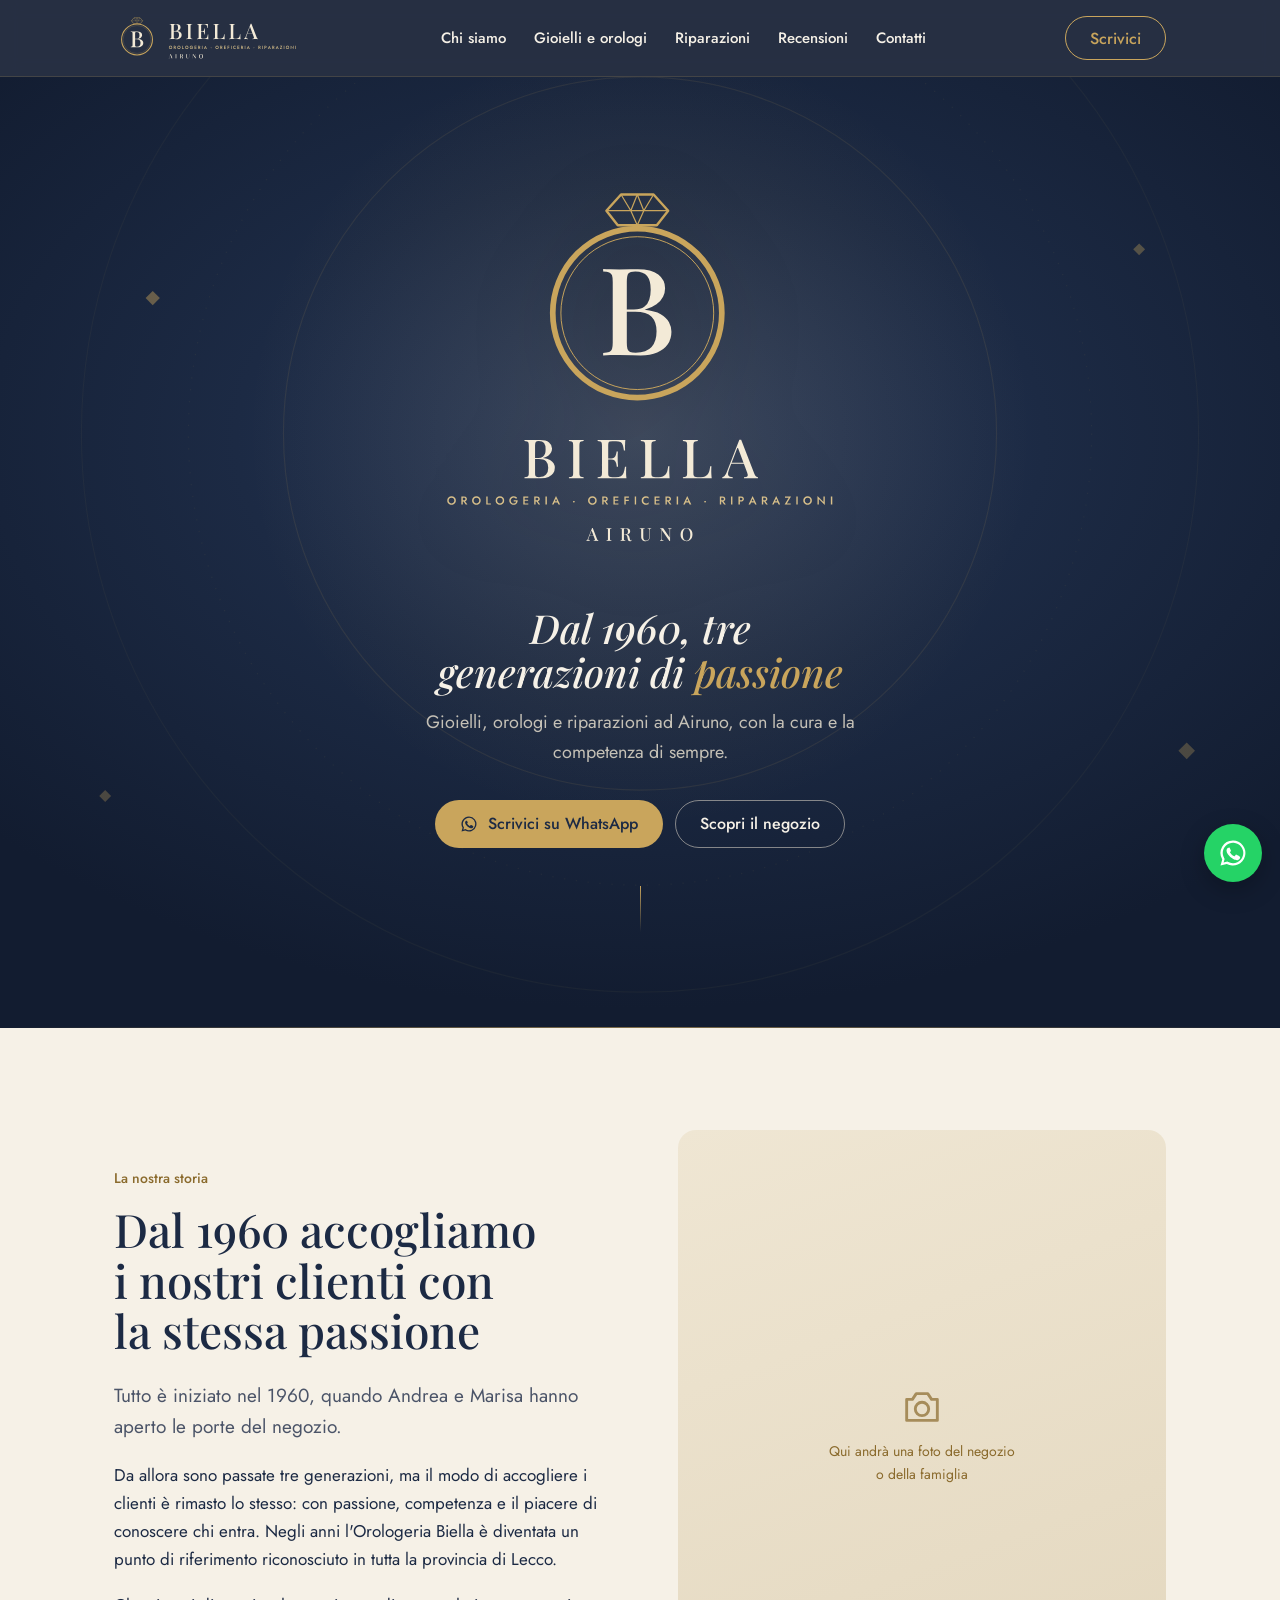
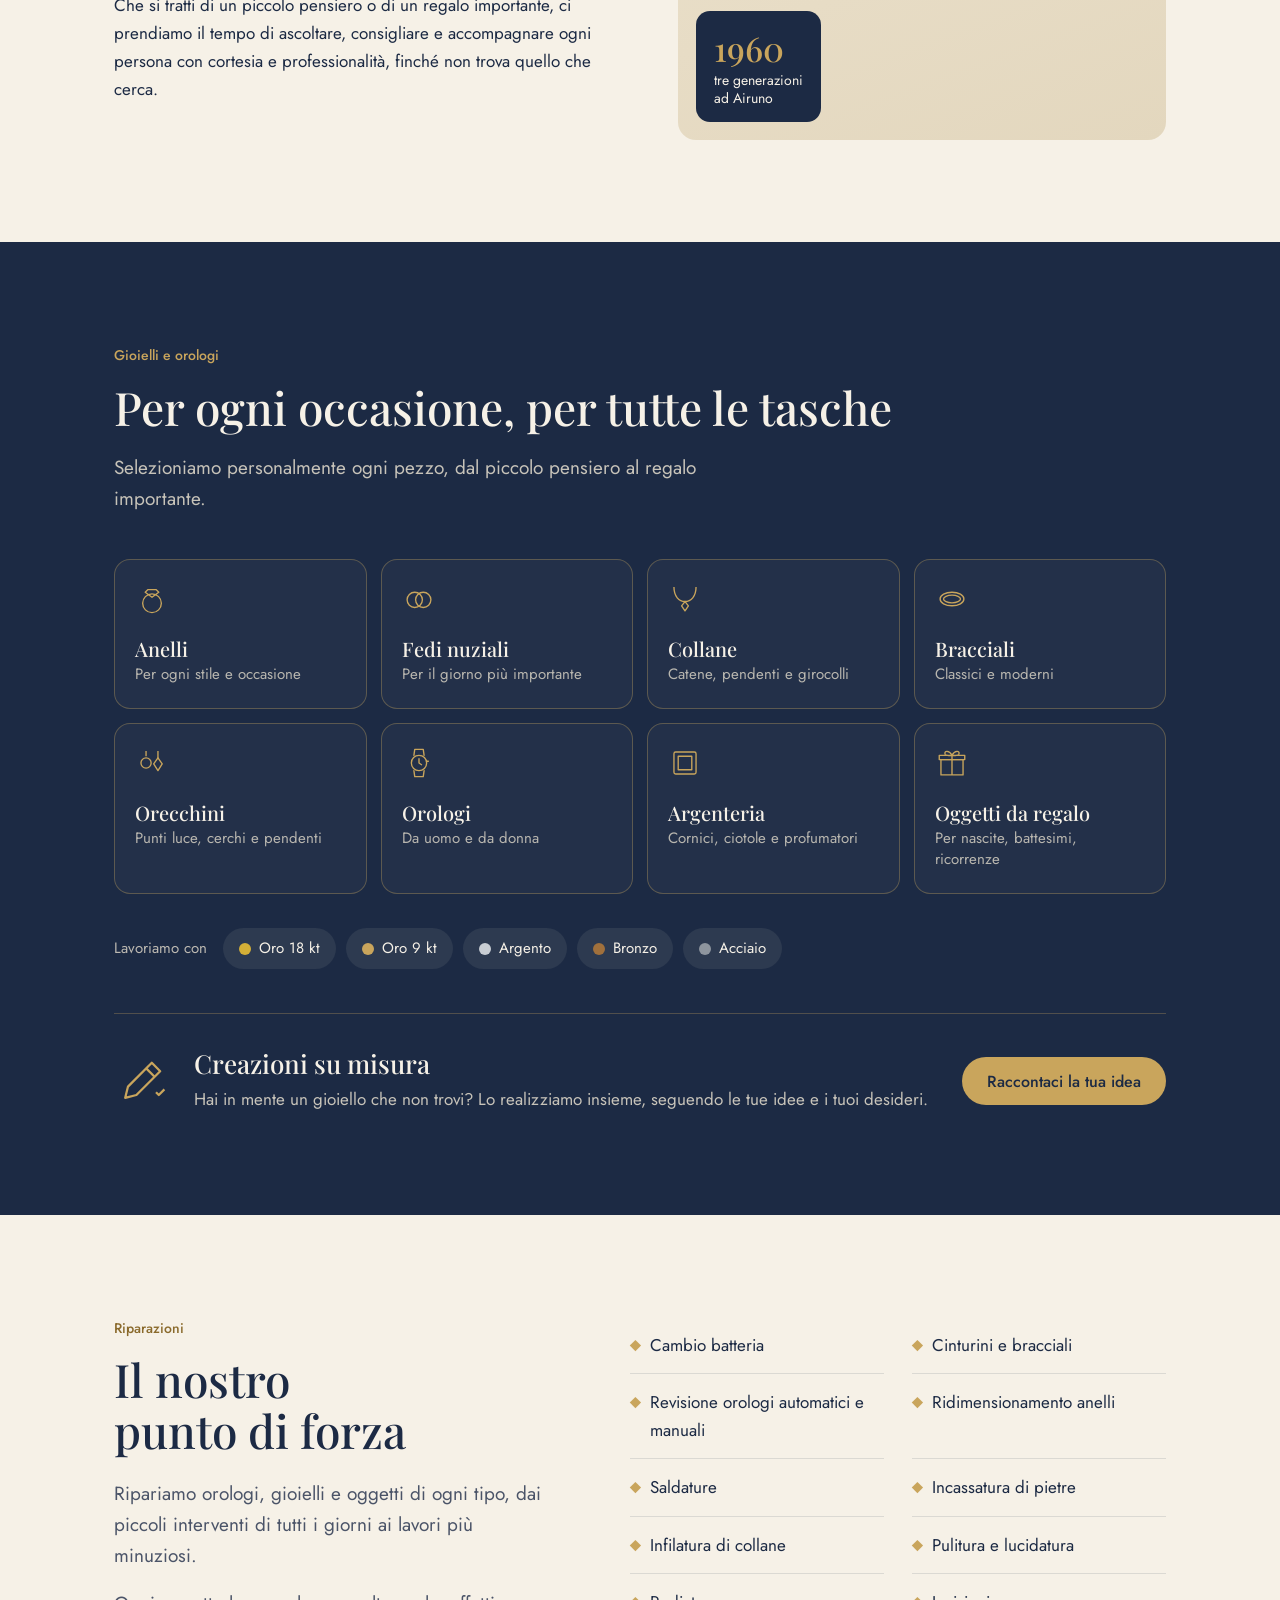
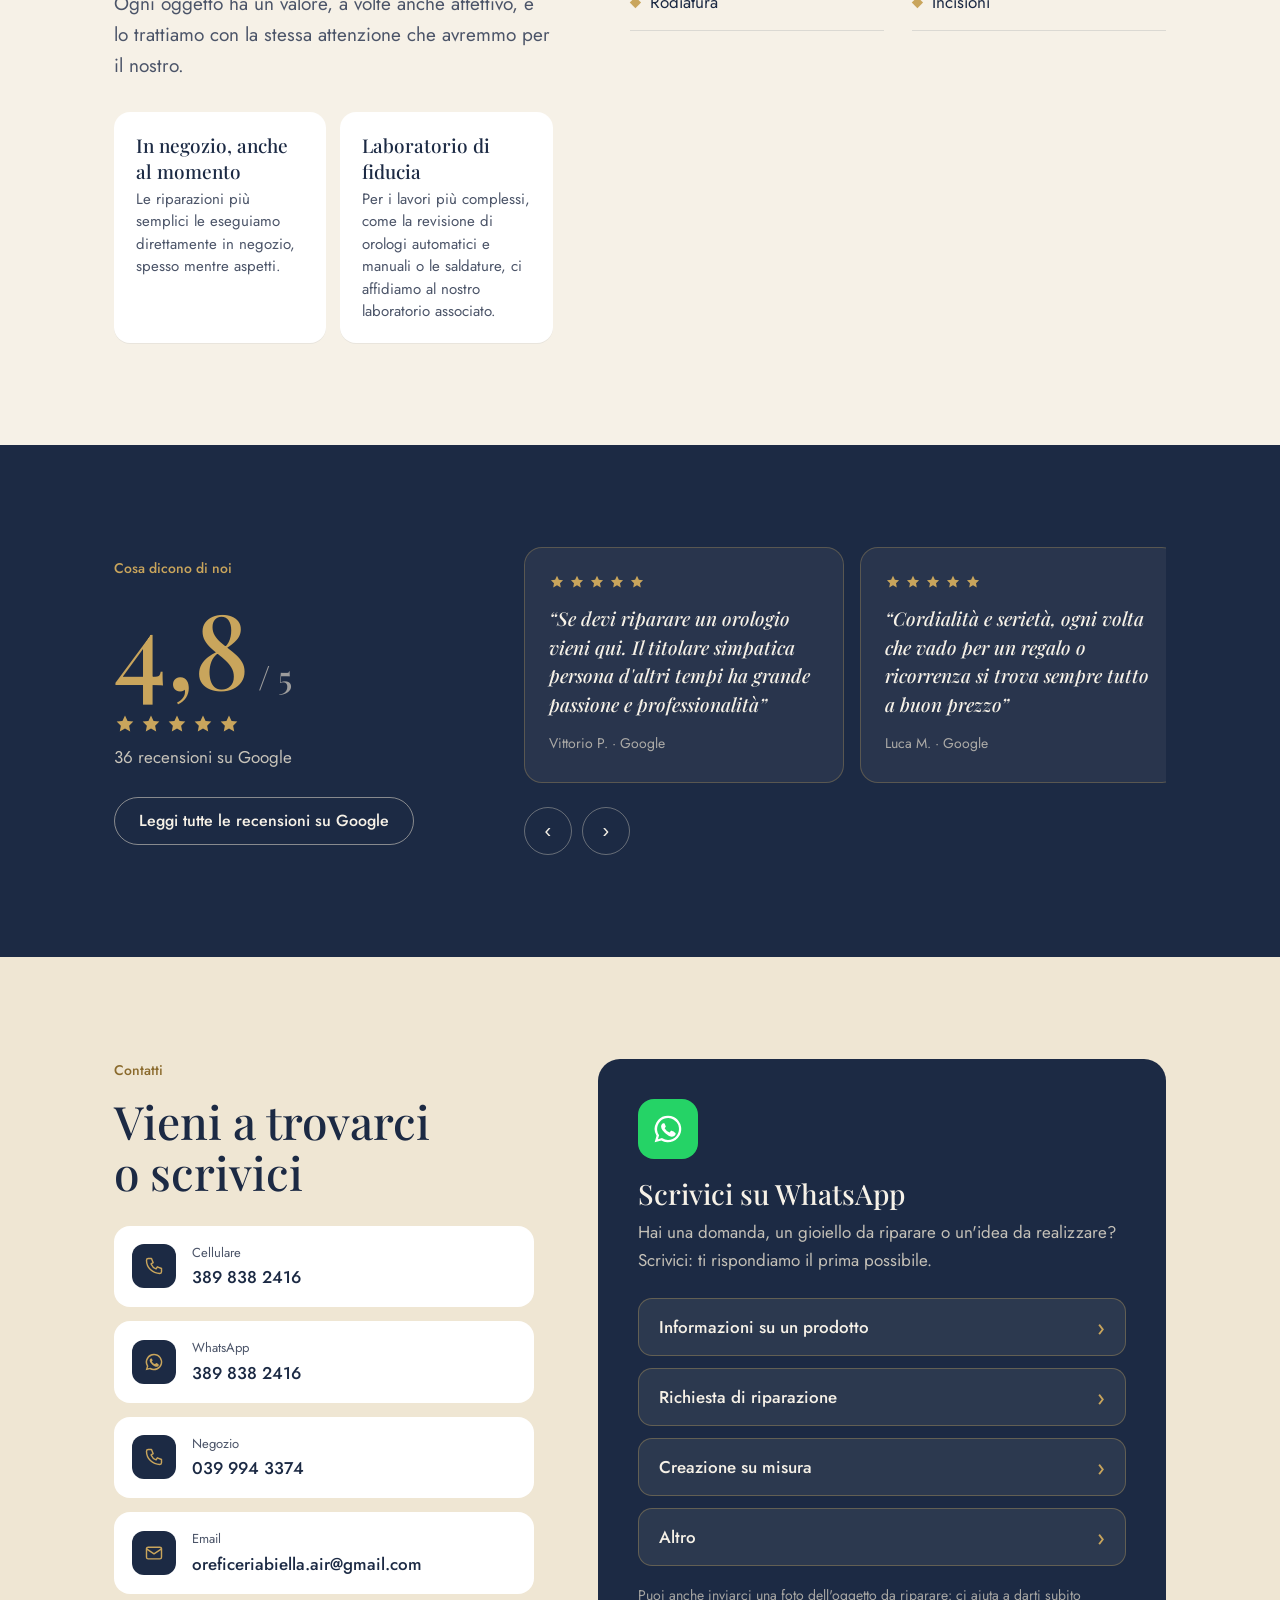
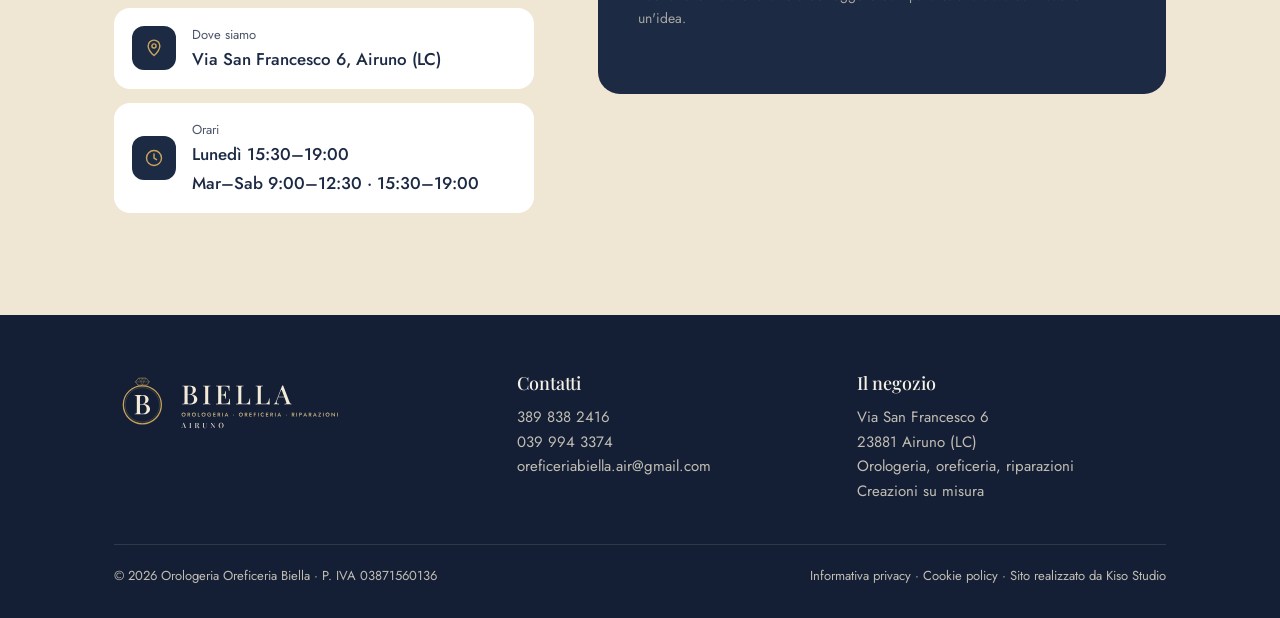
==== index.html @ bed2d61c "Ospita i font in locale invece di Google Fonts Jost e Playfair Display ora sono serviti da fonts/: i" ====
<!DOCTYPE html>
<html lang="it">
<head>
<meta charset="utf-8">
<meta name="viewport" content="width=device-width, initial-scale=1">
<title>Orologeria Oreficeria Biella</title>
<meta name="description" content="Orologeria, oreficeria e riparazioni ad Airuno (LC) dal 1960. Gioielli e orologi per ogni occasione, riparazioni e creazioni su richiesta.">
<link rel="icon" href="img/favicon.svg" type="image/svg+xml">
<link rel="icon" href="img/favicon-32.png" sizes="32x32" type="image/png">
<link rel="apple-touch-icon" href="img/apple-touch-icon.png">
<meta name="theme-color" content="#1C2A44">
<meta property="og:type" content="website">
<meta property="og:title" content="Orologeria Oreficeria Biella · Airuno">
<meta property="og:description" content="Dal 1960, tre generazioni di passione. Gioielli, orologi e riparazioni ad Airuno (LC).">
<meta property="og:image" content="img/og-image.png">
<meta property="og:locale" content="it_IT">
<link rel="preload" href="fonts/jost-latin.woff2" as="font" type="font/woff2" crossorigin>
<link rel="preload" href="fonts/playfair-latin.woff2" as="font" type="font/woff2" crossorigin>
<link rel="stylesheet" href="fonts/fonts.css">
<style>
/* VOICE: caldo, elegante, da bottega di famiglia; poche parole, molta aria.
   IDEA: la vetrina di un orafo: velluto blu notte, oro, un astuccio aperto.
   PICTURE: l'anello del logo grande, su velluto, con luce e pietre sparse.
   COLOUR and TYPE: blu notte #1C2A44 dominante, crema #F6F1E7, oro #C9A55C; Playfair Display + Jost.
   LAYOUT: fasce piene alternate blu/crema, contenuto max 1180px, una colonna sotto 760px. */
:root{--navy:#1C2A44;--navy2:#24365A;--cream:#F6F1E7;--cream2:#EFE6D3;--gold:#C9A55C;--goldD:#8A6A2C;--ink:#1C2A44;--soft:#4B5468}
*{box-sizing:border-box;min-width:0}
html{scroll-behavior:smooth;scroll-padding-top:84px}
@media (prefers-reduced-motion:reduce){html{scroll-behavior:auto}*{animation:none!important;transition:none!important}}
body{margin:0;background:var(--cream);color:var(--ink);font:17px/1.65 Jost,system-ui,sans-serif;overflow-x:clip}
h1,h2,h3{font-family:'Playfair Display',Georgia,serif;font-weight:500;line-height:1.1;text-wrap:balance;margin:0}
h2{font-size:clamp(32px,4.4vw,46px)}
h3{font-size:22px}
p{margin:0}
a{color:inherit}
.wrap{max-width:1180px;margin:0 auto;padding:0 max(5vw,18px)}
.band{padding:clamp(56px,8vw,104px) 0}
.lead{font-size:19px;color:var(--soft);max-width:60ch}
.kicker{font-size:14px;color:var(--goldD);font-weight:500;margin-bottom:14px}
.navyband .kicker{color:var(--gold)}
.btn{display:inline-flex;align-items:center;justify-content:center;gap:10px;min-height:48px;padding:0 24px;border-radius:999px;font:500 16px Jost,sans-serif;text-decoration:none;border:1.5px solid transparent;cursor:pointer;transition:background .2s,color .2s,border-color .2s}
.btn svg{width:18px;height:18px;flex:none}
.btn-gold{background:var(--gold);color:var(--navy)}
.btn-gold:hover{background:#D9B873}
.btn-line{border-color:rgba(243,234,215,.5);color:var(--cream)}
.btn-line:hover{border-color:var(--gold);color:var(--gold)}
.btn-navy{background:var(--navy);color:var(--cream)}
.btn-navy:hover{background:var(--navy2)}
.btn-head{border-color:var(--gold);color:var(--gold);min-height:44px}
.btn-head:hover{background:var(--gold);color:var(--navy)}
:focus-visible{outline:2px solid var(--gold);outline-offset:3px}

/* header */
header{position:sticky;top:0;z-index:20;background:rgba(20,31,53,.92);backdrop-filter:blur(10px);border-bottom:1px solid rgba(201,165,92,.18);color:var(--cream)}
.bar{display:flex;align-items:center;justify-content:space-between;gap:16px;min-height:76px}
.brand{display:block;line-height:0}
.brand svg{height:52px;width:auto}
nav ul{display:flex;gap:28px;list-style:none;margin:0;padding:0}
nav a{text-decoration:none;font-weight:500;font-size:15px;padding:12px 0;display:inline-block}
nav a:hover{color:var(--gold)}
.menu-btn{display:none;width:48px;height:48px;border:1px solid rgba(243,234,215,.3);border-radius:12px;background:none;color:var(--cream);cursor:pointer}
.menu-btn svg{width:22px;height:22px}
@media (max-width:900px){
  .menu-btn{display:inline-grid;place-items:center}
  nav{position:absolute;left:0;right:0;top:100%;background:#141F35;border-bottom:1px solid rgba(201,165,92,.25);display:none}
  nav.open{display:block}
  nav ul{flex-direction:column;gap:0;padding:8px max(5vw,18px) 16px}
  nav a{display:block;padding:14px 0;font-size:17px;border-bottom:1px solid rgba(243,234,215,.08)}
  .bar .btn-head{display:none}
  .brand svg{height:44px}
}

/* hero */
.hero{position:relative;overflow:hidden;color:var(--cream);text-align:center;background:radial-gradient(70% 60% at 50% 38%,#263A60 0%,#1C2A44 45%,#121C30 100%)}
.hero::after{content:"";position:absolute;left:0;right:0;bottom:0;height:1px;background:linear-gradient(90deg,transparent,rgba(201,165,92,.6),transparent)}
.deco{position:absolute;inset:0;width:100%;height:100%;pointer-events:none}
.hero-c{position:relative;display:flex;flex-direction:column;align-items:center;padding-block:clamp(48px,7vw,88px) clamp(56px,8vw,96px)}
.logo-big{width:min(560px,86vw);line-height:0;filter:drop-shadow(0 18px 40px rgba(0,0,0,.35))}
.logo-big svg{width:100%;height:auto}
.rule{display:flex;align-items:center;gap:14px;margin:clamp(22px,3vw,34px) 0 22px;color:var(--gold)}
.rule span{width:min(90px,18vw);height:1px;background:linear-gradient(90deg,transparent,var(--gold))}
.rule span:last-child{background:linear-gradient(90deg,var(--gold),transparent)}
.rule svg{width:10px;height:10px}
.hero h1{margin-top:clamp(28px,4vw,44px);font-size:clamp(28px,3.6vw,40px);font-style:italic;font-weight:500;color:var(--cream);max-width:24ch}
.hero h1 em{color:var(--gold)}
.hero p{font-size:18px;color:rgba(243,234,215,.78);max-width:46ch;margin-top:14px}
.hero .cta{display:flex;flex-wrap:wrap;justify-content:center;gap:12px;margin-top:32px}
.rise{animation:rise 1.1s cubic-bezier(.2,.7,.2,1) both}
.rise.d2{animation-delay:.25s}.rise.d3{animation-delay:.45s}
@keyframes rise{from{opacity:0;transform:translateY(14px)}}
.cue{display:block;margin:38px auto 0;width:1px;height:46px;background:linear-gradient(var(--gold),transparent)}
@media (max-width:600px){.hero p{font-size:17px}.hero .cta{width:100%}.hero .cta .btn{width:100%}.cue{display:none}}

/* storia */
.story{display:grid;grid-template-columns:minmax(0,1fr) minmax(0,1fr);gap:clamp(32px,6vw,80px);align-items:center}
.story .text p+p{margin-top:18px}
.story h2{margin-bottom:24px}
.photo{position:relative;border-radius:18px;overflow:hidden;background:linear-gradient(160deg,var(--cream2),#E3D7BE);aspect-ratio:4/5;display:grid;place-items:center;text-align:center;color:var(--goldD);font-size:14px;padding:24px}
.photo svg{width:46px;height:46px;display:block;margin:0 auto 10px;opacity:.7}
.photo.wide{aspect-ratio:16/10}
.stamp{position:absolute;left:18px;bottom:18px;background:var(--navy);color:var(--cream);border-radius:14px;padding:14px 18px;text-align:left;line-height:1.3}
.stamp b{display:block;font:500 34px 'Playfair Display',serif;color:var(--gold)}
@media (max-width:760px){.story{grid-template-columns:1fr}.photo{aspect-ratio:4/3}}

/* gioielli */
.navyband{background:var(--navy);color:var(--cream)}
.navyband .lead{color:rgba(243,234,215,.8)}
.head{display:flex;flex-wrap:wrap;justify-content:space-between;align-items:end;gap:20px 40px;margin-bottom:44px}
.cats{display:grid;grid-template-columns:repeat(4,minmax(0,1fr));gap:14px}
.cat{border:1px solid rgba(201,165,92,.35);border-radius:16px;padding:22px 20px;background:rgba(255,255,255,.03);transition:border-color .2s,background .2s}
.cat:hover{border-color:var(--gold);background:rgba(201,165,92,.07)}
.cat svg{width:34px;height:34px;color:var(--gold);margin-bottom:14px}
.cat h3{font-size:20px;margin-bottom:4px}
.cat p{font-size:15px;color:rgba(243,234,215,.72);line-height:1.45}
@media (max-width:900px){.cats{grid-template-columns:repeat(2,minmax(0,1fr))}}
@media (max-width:420px){.cats{grid-template-columns:1fr}}
.metals{display:flex;flex-wrap:wrap;gap:10px;margin-top:34px;align-items:center}
.metals>span:first-child{font-size:15px;color:rgba(243,234,215,.75);margin-right:6px}
.chip{display:inline-flex;align-items:center;gap:8px;border-radius:999px;padding:8px 16px;font-size:15px;background:rgba(243,234,215,.08)}
.chip i{width:12px;height:12px;border-radius:50%;display:inline-block}
.custom{margin-top:44px;display:grid;grid-template-columns:auto minmax(0,1fr) auto;gap:24px;align-items:center;border-top:1px solid rgba(201,165,92,.3);padding-top:36px}
.custom svg{width:56px;height:56px;color:var(--gold)}
.custom h3{font-size:26px;margin-bottom:6px}
.custom p{color:rgba(243,234,215,.8)}
@media (max-width:760px){.custom{grid-template-columns:1fr}}

/* riparazioni */
.rep{display:grid;grid-template-columns:minmax(0,.9fr) minmax(0,1.1fr);gap:clamp(32px,6vw,80px);align-items:start}
.rep h2{margin-bottom:22px}
.rep .lead+.lead{margin-top:16px}
.svc{list-style:none;margin:0;padding:0;display:grid;grid-template-columns:repeat(2,minmax(0,1fr));gap:0 28px}
.svc li{display:flex;gap:12px;align-items:baseline;padding:14px 0;border-bottom:1px solid rgba(28,42,68,.12);font-size:17px}
.svc li::before{content:"";width:8px;height:8px;flex:none;background:var(--gold);transform:rotate(45deg) translateY(-2px)}
.howto{display:grid;grid-template-columns:repeat(2,minmax(0,1fr));gap:14px;margin-top:30px}
.how{background:#fff;border-radius:16px;padding:20px 22px;box-shadow:0 1px 0 rgba(28,42,68,.06)}
.how b{display:block;font:500 19px 'Playfair Display',serif;margin-bottom:4px}
.how p{font-size:15px;color:var(--soft);line-height:1.5}
@media (max-width:760px){.rep,.howto{grid-template-columns:1fr}}
@media (max-width:480px){.svc{grid-template-columns:1fr}}

.rev{display:grid;grid-template-columns:minmax(0,.7fr) minmax(0,1.3fr);gap:clamp(28px,5vw,64px);align-items:center}
.score{font:500 clamp(72px,9vw,104px)/1 'Playfair Display',serif;color:var(--gold)}
.score small{font-size:.32em;color:rgba(243,234,215,.6)}
.stars{display:flex;gap:4px;color:var(--gold);margin:14px 0 8px}
.stars svg{width:22px;height:22px}
.rev .count{color:rgba(243,234,215,.8);margin-bottom:26px}
.track{display:flex;gap:16px;overflow-x:auto;scroll-snap-type:x mandatory;padding-bottom:6px;scrollbar-width:none}
.track::-webkit-scrollbar{display:none}
.card{margin:0;flex:0 0 min(320px,82%);scroll-snap-align:start;background:rgba(243,234,215,.06);border:1px solid rgba(201,165,92,.3);border-radius:18px;padding:26px 24px;display:flex;flex-direction:column;gap:14px}
.card .stars{margin:0}.card .stars svg{width:16px;height:16px}
.card blockquote{margin:0;font:italic 500 19px/1.5 'Playfair Display',serif;color:var(--cream);flex:1}
.card cite{font-style:normal;font-size:14px;color:rgba(243,234,215,.65)}
.arrows{display:flex;gap:10px;margin-top:18px}
.arrows button{width:48px;height:48px;border-radius:50%;border:1px solid rgba(243,234,215,.35);background:none;color:var(--cream);font-size:20px;cursor:pointer}
.arrows button:hover{border-color:var(--gold);color:var(--gold)}
@media (max-width:760px){.rev{grid-template-columns:1fr}}

/* contatti */
.contact{display:grid;grid-template-columns:minmax(0,.85fr) minmax(0,1.15fr);gap:clamp(28px,5vw,64px);align-items:start}
.info{display:grid;gap:14px;margin-top:28px}
.row{display:flex;gap:16px;align-items:center;background:#fff;border-radius:16px;padding:16px 18px;text-decoration:none;min-height:64px}
a.row:hover{box-shadow:0 0 0 1.5px var(--gold)}
.row .ic{width:44px;height:44px;border-radius:12px;background:var(--navy);color:var(--gold);display:grid;place-items:center;flex:none}
.row .ic svg{width:20px;height:20px}
.row small{display:block;font-size:13px;color:var(--soft)}
.row strong{font-weight:500}
.row.email strong{white-space:normal}
.wacard{background:var(--navy);color:var(--cream);border-radius:22px;padding:clamp(22px,4vw,40px)}
.wacard .ic{width:60px;height:60px;border-radius:16px;background:#25D366;color:#fff;display:grid;place-items:center;margin-bottom:20px}
.wacard .ic svg{width:32px;height:32px}
.wacard h3{font-size:28px;margin-bottom:8px}
.wacard>p{color:rgba(243,234,215,.78);margin-bottom:24px}
.quick{display:grid;gap:12px}
.quick a{display:flex;align-items:center;justify-content:space-between;gap:12px;min-height:58px;padding:12px 20px;border-radius:14px;background:rgba(243,234,215,.08);border:1px solid rgba(201,165,92,.35);text-decoration:none;font-weight:500}
.quick a:hover{border-color:var(--gold);background:rgba(201,165,92,.12)}
.quick a span{color:var(--gold);font-size:22px;line-height:1}
.wacard .note{font-size:14px;color:rgba(243,234,215,.65);margin-top:18px}
@media (max-width:760px){.contact{grid-template-columns:1fr}}

/* footer */
footer{background:#141F35;color:rgba(243,234,215,.78);padding:56px 0 32px;font-size:15px}
.foot{display:grid;grid-template-columns:minmax(0,1.2fr) repeat(2,minmax(0,1fr));gap:32px}
.foot svg{height:64px;width:auto}
.foot h4{font:500 18px 'Playfair Display',serif;color:var(--cream);margin:0 0 10px}
.foot a{text-decoration:none}.foot a:hover{color:var(--gold)}
.legal a{text-decoration:none}.legal a:hover{color:var(--gold)}
.legal{border-top:1px solid rgba(243,234,215,.12);margin-top:40px;padding-top:20px;display:flex;flex-wrap:wrap;justify-content:space-between;gap:10px;font-size:13px}
@media (max-width:760px){.foot{grid-template-columns:1fr}}

.wa{position:fixed;right:18px;bottom:18px;z-index:30;width:58px;height:58px;border-radius:50%;background:#25D366;color:#fff;display:grid;place-items:center;box-shadow:0 8px 24px rgba(0,0,0,.25)}
.wa svg{width:30px;height:30px}
</style>
</head>
<body>

<svg width="0" height="0" style="position:absolute" aria-hidden="true">
  <symbol id="i-phone" viewBox="0 0 24 24" fill="none" stroke="currentColor" stroke-width="1.7" stroke-linecap="round" stroke-linejoin="round"><path d="M5 3h4l2 5-2.5 1.5a11 11 0 0 0 6 6L16 13l5 2v4a2 2 0 0 1-2 2A16 16 0 0 1 3 5a2 2 0 0 1 2-2"/></symbol>
  <symbol id="i-wa" viewBox="0 0 24 24" fill="currentColor"><path d="M12 2a10 10 0 0 0-8.6 15.1L2 22l5-1.3A10 10 0 1 0 12 2Zm0 18.2a8.2 8.2 0 0 1-4.2-1.2l-.3-.2-3 .8.8-2.9-.2-.3A8.2 8.2 0 1 1 12 20.2Zm4.5-6.1c-.2-.1-1.5-.7-1.7-.8s-.4-.1-.6.1-.6.8-.8 1-.3.2-.5.1a6.7 6.7 0 0 1-3.3-2.9c-.2-.4.2-.4.7-1.3.1-.2 0-.3 0-.4l-.8-1.8c-.2-.5-.4-.4-.6-.4h-.5a1 1 0 0 0-.7.3 3 3 0 0 0-.9 2.2 5.2 5.2 0 0 0 1.1 2.8 11.9 11.9 0 0 0 4.6 4c1.7.7 2.3.8 3.2.7a2.7 2.7 0 0 0 1.8-1.3 2.2 2.2 0 0 0 .2-1.3c-.1-.1-.2-.2-.5-.3Z"/></symbol>
  <symbol id="i-mail" viewBox="0 0 24 24" fill="none" stroke="currentColor" stroke-width="1.7" stroke-linecap="round" stroke-linejoin="round"><rect x="3" y="5" width="18" height="14" rx="2"/><path d="m3 7 9 6 9-6"/></symbol>
  <symbol id="i-pin" viewBox="0 0 24 24" fill="none" stroke="currentColor" stroke-width="1.7" stroke-linecap="round" stroke-linejoin="round"><path d="M12 21s7-6.1 7-11.5a7 7 0 0 0-14 0C5 14.9 12 21 12 21Z"/><circle cx="12" cy="9.5" r="2.5"/></symbol>
  <symbol id="i-clock" viewBox="0 0 24 24" fill="none" stroke="currentColor" stroke-width="1.7" stroke-linecap="round"><circle cx="12" cy="12" r="9"/><path d="M12 7v5l3 2"/></symbol>
  <symbol id="i-star" viewBox="0 0 24 24" fill="currentColor"><path d="M12 2.8l2.8 5.8 6.3.8-4.6 4.4 1.2 6.3L12 17l-5.7 3.1 1.2-6.3L2.9 9.4l6.3-.8Z"/></symbol>
  <symbol id="i-cam" viewBox="0 0 24 24" fill="none" stroke="currentColor" stroke-width="1.5" stroke-linecap="round" stroke-linejoin="round"><path d="M4 8h3l2-3h6l2 3h3v11H4Z"/><circle cx="12" cy="13" r="3.5"/></symbol>
  <symbol id="c-ring" viewBox="0 0 40 40" fill="none" stroke="currentColor" stroke-width="1.6" stroke-linejoin="round"><circle cx="20" cy="25" r="11"/><path d="M15 9h10l3 3-8 6-8-6Z"/></symbol>
  <symbol id="c-fedi" viewBox="0 0 40 40" fill="none" stroke="currentColor" stroke-width="1.6"><circle cx="15" cy="21" r="9"/><circle cx="25" cy="21" r="9"/></symbol>
  <symbol id="c-neck" viewBox="0 0 40 40" fill="none" stroke="currentColor" stroke-width="1.6" stroke-linejoin="round"><path d="M7 6c0 11 6 17 13 17S33 17 33 6"/><path d="M20 23l4 5-4 6-4-6Z"/></symbol>
  <symbol id="c-brace" viewBox="0 0 40 40" fill="none" stroke="currentColor" stroke-width="1.6"><ellipse cx="20" cy="20" rx="14" ry="8"/><ellipse cx="20" cy="20" rx="10" ry="4.5"/></symbol>
  <symbol id="c-ear" viewBox="0 0 40 40" fill="none" stroke="currentColor" stroke-width="1.6" stroke-linejoin="round"><path d="M13 6v6"/><circle cx="13" cy="20" r="6"/><path d="M27 6v8"/><path d="M27 14l5 7-5 8-5-8Z"/></symbol>
  <symbol id="c-watch" viewBox="0 0 40 40" fill="none" stroke="currentColor" stroke-width="1.6" stroke-linecap="round" stroke-linejoin="round"><path d="M15 4h10l1 7M15 4l-1 7M15 36h10l1-7M15 36l-1-7"/><circle cx="20" cy="20" r="9"/><path d="M20 15v5l3 2"/><path d="M29 18h2"/></symbol>
  <symbol id="c-silver" viewBox="0 0 40 40" fill="none" stroke="currentColor" stroke-width="1.6" stroke-linejoin="round"><rect x="7" y="7" width="26" height="26" rx="2"/><rect x="12" y="12" width="16" height="16"/></symbol>
  <symbol id="c-gift" viewBox="0 0 40 40" fill="none" stroke="currentColor" stroke-width="1.6" stroke-linejoin="round"><rect x="7" y="16" width="26" height="18"/><path d="M5 11h30v5H5ZM20 11v23"/><path d="M20 11c-3-6-10-6-8-1 1 2 8 1 8 1Zm0 0c3-6 10-6 8-1-1 2-8 1-8 1Z"/></symbol>
  <symbol id="c-pencil" viewBox="0 0 40 40" fill="none" stroke="currentColor" stroke-width="1.6" stroke-linejoin="round"><path d="M8 32l2-8 17-17 6 6-17 17Z"/><path d="M23 11l6 6"/><path d="M30 28l2 2 4-4"/></symbol>
</svg>

<header>
  <div class="wrap bar">
    <a class="brand" href="#top" aria-label="Orologeria Oreficeria Biella, torna all'inizio"><svg role="img" aria-label="Orologeria Oreficeria Biella" viewBox="0 0 504 140">
<g transform="translate(10 10) scale(0.4)">
<circle cx="130" cy="160" r="104" fill="none" stroke="#C9A55C" stroke-width="7"/>
<circle cx="130" cy="160" r="94" fill="none" stroke="#C9A55C" stroke-width="1.2"/>
<path d="M106 52 L154 52 L168 34 L150 14 L110 14 L92 34 Z" fill="none" stroke="#C9A55C" stroke-width="3" stroke-linejoin="round"/>
<path d="M92 34 L168 34 M110 14 L122 34 L130 52 M150 14 L138 34 L130 52 M122 34 L130 14 L138 34" fill="none" stroke="#C9A55C" stroke-width="1.5" stroke-linejoin="round"/>
<path d="M88 105.8Q91.4 106 96.9 106.1Q102.4 106.2 107.8 106.2Q114.9 106.2 121.4 106.1Q128 106 130.7 106Q147.4 106 155.8 112.6Q164.2 119.2 164.2 129.5Q164.2 134.8 161.7 139.9Q159.2 145 153.6 149.2Q148.1 153.4 139 155.7V156Q151.6 157.3 158.8 161.4Q166 165.6 169 171.2Q172 176.8 172 182.9Q172 191.8 167.5 198.3Q163 204.8 154.5 208.4Q146 212.0 134.2 212.0Q130.8 212.0 124.1 211.8Q117.5 211.6 108.1 211.6Q102.4 211.6 96.9 211.6Q91.4 211.7 88 212.0V209.0Q93 208.7 95.5 207.8Q98.1 206.9 98.9 204.2Q99.8 201.5 99.8 196.1V121.7Q99.8 116.2 98.9 113.5Q98.1 110.9 95.5 109.9Q92.9 109 88 108.8ZM127.6 108.8Q121 108.8 119 111.3Q117.1 113.9 117.1 121.7V196.1Q117.1 201.3 117.9 204.1Q118.8 206.8 121.1 207.7Q123.5 208.6 128 208.6Q141.4 208.6 147.6 201.7Q153.7 194.9 153.7 182.3Q153.7 170.8 147.6 164.4Q141.5 158.2 127.6 158.2H113Q113 158.2 113 156.9Q113 155.6 113 155.6H125.9Q134.2 155.6 138.6 152.2Q143.1 148.8 144.8 143.2Q146.5 137.6 146.5 131.2Q146.5 120 142.1 114.4Q137.7 108.8 127.6 108.8Z" fill="#F3EAD7"/>
</g>
<path d="M149.7 32Q151 32.1 153.1 32.1Q155.3 32.2 157.4 32.2Q160.1 32.2 162.6 32.1Q165.2 32.1 166.2 32.1Q172.7 32.1 175.9 34.6Q179.2 37.2 179.2 41.2Q179.2 43.2 178.2 45.2Q177.2 47.2 175.1 48.8Q172.9 50.4 169.4 51.3V51.4Q174.3 51.9 177.1 53.5Q179.9 55.1 181 57.3Q182.2 59.4 182.2 61.8Q182.2 65.2 180.4 67.8Q178.7 70.3 175.4 71.7Q172.1 73.1 167.6 73.1Q166.3 73.1 163.7 73Q161.1 72.9 157.5 72.9Q155.3 72.9 153.1 72.9Q151 72.9 149.7 73.1V71.9Q151.6 71.8 152.6 71.4Q153.6 71.1 153.9 70Q154.3 69 154.3 66.9V38.1Q154.3 36 153.9 35Q153.6 34 152.6 33.6Q151.6 33.2 149.7 33.2ZM165 33.2Q162.5 33.2 161.7 34.1Q161 35.1 161 38.1V66.9Q161 68.9 161.3 70Q161.6 71 162.5 71.4Q163.4 71.7 165.2 71.7Q170.4 71.7 172.7 69.1Q175.1 66.5 175.1 61.6Q175.1 57.1 172.8 54.7Q170.4 52.2 165 52.2H159.4Q159.4 52.2 159.4 51.7Q159.4 51.3 159.4 51.3H164.4Q167.6 51.3 169.3 50Q171 48.6 171.7 46.5Q172.3 44.3 172.3 41.8Q172.3 37.5 170.6 35.3Q168.9 33.2 165 33.2ZM210.7 32V33.2Q208.8 33.2 207.8 33.6Q206.8 34 206.5 35Q206.1 36 206.1 38.1V66.9Q206.1 69 206.5 70Q206.8 71.1 207.8 71.4Q208.8 71.8 210.7 71.9V73.1Q209.3 72.9 207.2 72.9Q205.1 72.9 202.9 72.9Q200.4 72.9 198.3 72.9Q196.2 72.9 194.9 73.1V71.9Q196.8 71.8 197.8 71.4Q198.8 71.1 199.1 70Q199.5 69 199.5 66.9V38.1Q199.5 36 199.1 35Q198.8 34 197.8 33.6Q196.8 33.2 194.9 33.2V32Q196.2 32.1 198.3 32.1Q200.4 32.2 202.9 32.2Q205.1 32.2 207.2 32.1Q209.3 32.1 210.7 32ZM253 32Q252.8 34.2 252.7 36.3Q252.6 38.3 252.6 39.4Q252.6 40.5 252.7 41.5Q252.7 42.5 252.8 43.1H251.4Q251 39.4 250.2 37.3Q249.3 35.1 247.7 34.2Q246 33.3 243.1 33.3H239.1Q237.2 33.3 236.2 33.6Q235.3 33.9 234.9 34.9Q234.6 35.9 234.6 37.9V67.1Q234.6 69.1 234.9 70.1Q235.3 71.1 236.2 71.4Q237.2 71.7 239.1 71.7H242.9Q246.2 71.7 248.1 70.7Q250 69.7 251.1 67.3Q252.1 64.9 252.6 60.8H253.9Q253.8 62.4 253.8 65.2Q253.8 66.3 253.8 68.5Q253.9 70.7 254.2 73.1Q251.2 72.9 247.5 72.9Q243.8 72.9 240.9 72.9Q239.5 72.9 237.5 72.9Q235.4 72.9 233 72.9Q230.5 72.9 228.1 73Q225.6 73 223.4 73.1V71.9Q225.3 71.8 226.3 71.4Q227.3 71.1 227.6 70Q227.9 69 227.9 66.9V38.1Q227.9 36 227.6 35Q227.3 34 226.3 33.6Q225.3 33.2 223.4 33.2V32Q225.6 32.1 228.1 32.1Q230.5 32.1 233 32.1Q235.4 32.2 237.5 32.2Q239.5 32.2 240.9 32.2Q243.5 32.2 246.9 32.1Q250.3 32.1 253 32ZM243.3 51.8Q243.3 51.8 243.3 52.4Q243.3 53 243.3 53H232.9Q232.9 53 232.9 52.4Q232.9 51.8 232.9 51.8ZM245 44.2Q244.8 47.5 244.8 49.2Q244.8 51 244.8 52.4Q244.8 53.9 244.9 55.6Q245 57.3 245.2 60.7H243.9Q243.6 58.7 243.1 57Q242.7 55.2 241.5 54.1Q240.3 53 237.8 53V51.8Q239.6 51.8 240.7 51.1Q241.8 50.3 242.4 49.1Q243 47.9 243.2 46.6Q243.5 45.3 243.7 44.2ZM283.2 32V33.2Q281.2 33.2 280.2 33.6Q279.2 34 278.9 35Q278.5 36 278.5 38.1V67.1Q278.5 69.1 278.8 70.1Q279.2 71.1 280.1 71.4Q281 71.7 282.9 71.7H286.6Q289.1 71.7 290.8 71Q292.6 70.3 293.7 68.9Q294.8 67.5 295.5 65.3Q296.2 63.2 296.5 60.2H297.8Q297.7 62 297.7 65.1Q297.7 66.2 297.7 68.5Q297.8 70.7 298.1 73.1Q295.1 72.9 291.4 72.9Q287.7 72.9 284.8 72.9Q283.5 72.9 281.4 72.9Q279.3 72.9 276.9 72.9Q274.4 72.9 272 73Q269.5 73 267.3 73.1V71.9Q269.2 71.8 270.2 71.4Q271.2 71.1 271.5 70Q271.9 69 271.9 66.9V38.1Q271.9 36 271.5 35Q271.2 34 270.2 33.6Q269.2 33.2 267.3 33.2V32Q268.6 32.1 270.7 32.1Q272.8 32.2 275.3 32.2Q277.5 32.2 279.6 32.1Q281.8 32.1 283.2 32ZM325.9 32V33.2Q323.9 33.2 322.9 33.6Q321.9 34 321.6 35Q321.2 36 321.2 38.1V67.1Q321.2 69.1 321.5 70.1Q321.9 71.1 322.8 71.4Q323.7 71.7 325.6 71.7H329.3Q331.8 71.7 333.5 71Q335.2 70.3 336.4 68.9Q337.5 67.5 338.2 65.3Q338.9 63.2 339.2 60.2H340.5Q340.3 62 340.3 65.1Q340.3 66.2 340.4 68.5Q340.5 70.7 340.8 73.1Q337.8 72.9 334.1 72.9Q330.4 72.9 327.5 72.9Q326.1 72.9 324.1 72.9Q322 72.9 319.6 72.9Q317.1 72.9 314.7 73Q312.2 73 310 73.1V71.9Q311.9 71.8 312.9 71.4Q313.9 71.1 314.2 70Q314.5 69 314.5 66.9V38.1Q314.5 36 314.2 35Q313.9 34 312.9 33.6Q311.9 33.2 310 33.2V32Q311.3 32.1 313.4 32.1Q315.5 32.2 318 32.2Q320.2 32.2 322.3 32.1Q324.5 32.1 325.9 32ZM370 31.8 384.1 68.2Q385 70.3 386 71.1Q387.1 71.8 388 71.9V73.1Q386.6 72.9 384.7 72.9Q382.8 72.9 380.9 72.9Q378.5 72.9 376.4 72.9Q374.3 72.9 373 73.1V71.9Q376 71.8 376.8 70.9Q377.6 70 376.4 67L365.9 38.8L366.9 37.8L357.2 63Q356.2 65.6 356 67.3Q355.8 69 356.3 70Q356.8 71 358 71.4Q359.2 71.8 361 71.9V73.1Q359.3 72.9 357.5 72.9Q355.8 72.9 354.2 72.9Q352.8 72.9 351.7 72.9Q350.7 72.9 349.8 73.1V71.9Q351 71.6 352.2 70.5Q353.5 69.3 354.5 66.5L368 31.8Q368.5 31.8 369 31.8Q369.5 31.8 370 31.8ZM376 56.4V57.5H358.8L359.3 56.4Z" fill="#F3EAD7"/>
<path d="M149.4 95.3Q149.4 94.4 149.8 93.7Q150.1 93 150.8 92.7Q151.4 92.3 152.2 92.3Q153.1 92.3 153.7 92.7Q154.4 93 154.7 93.7Q155.1 94.4 155.1 95.3Q155.1 96.1 154.7 96.8Q154.4 97.5 153.7 97.9Q153.1 98.3 152.2 98.3Q151.4 98.3 150.8 97.9Q150.1 97.5 149.8 96.8Q149.4 96.1 149.4 95.3ZM147.9 95.3Q147.9 96.2 148.2 97Q148.5 97.8 149.1 98.4Q149.7 99 150.5 99.3Q151.3 99.6 152.2 99.6Q153.2 99.6 154 99.3Q154.8 99 155.4 98.4Q156 97.8 156.3 97Q156.6 96.2 156.6 95.3Q156.6 94.3 156.3 93.5Q156 92.7 155.4 92.1Q154.8 91.6 154 91.2Q153.2 90.9 152.2 90.9Q151.3 90.9 150.5 91.2Q149.7 91.6 149.1 92.1Q148.5 92.7 148.2 93.5Q147.9 94.3 147.9 95.3ZM162.6 95.5 165.3 99.5H167L164.1 95.5ZM160.9 91.1V99.5H162.3V91.1ZM161.7 92.3H163.4Q163.9 92.3 164.3 92.5Q164.6 92.6 164.8 92.9Q165 93.3 165 93.7Q165 94.2 164.8 94.5Q164.6 94.8 164.3 94.9Q163.9 95.1 163.4 95.1H161.7V96.3H163.5Q164.4 96.3 165.1 96Q165.7 95.6 166.1 95Q166.5 94.5 166.5 93.7Q166.5 92.9 166.1 92.3Q165.7 91.7 165.1 91.4Q164.4 91.1 163.5 91.1H161.7ZM171.9 95.3Q171.9 94.4 172.3 93.7Q172.7 93 173.3 92.7Q173.9 92.3 174.8 92.3Q175.6 92.3 176.3 92.7Q176.9 93 177.3 93.7Q177.6 94.4 177.6 95.3Q177.6 96.1 177.3 96.8Q176.9 97.5 176.3 97.9Q175.6 98.3 174.8 98.3Q173.9 98.3 173.3 97.9Q172.7 97.5 172.3 96.8Q171.9 96.1 171.9 95.3ZM170.4 95.3Q170.4 96.2 170.7 97Q171.1 97.8 171.7 98.4Q172.2 99 173 99.3Q173.8 99.6 174.8 99.6Q175.7 99.6 176.5 99.3Q177.3 99 177.9 98.4Q178.5 97.8 178.8 97Q179.1 96.2 179.1 95.3Q179.1 94.3 178.8 93.5Q178.5 92.7 177.9 92.1Q177.3 91.6 176.5 91.2Q175.7 90.9 174.8 90.9Q173.8 90.9 173.1 91.2Q172.3 91.6 171.7 92.1Q171.1 92.7 170.7 93.5Q170.4 94.3 170.4 95.3ZM183.4 91.1V99.5H188.2V98.2H184.8V91.1ZM193.1 95.3Q193.1 94.4 193.5 93.7Q193.8 93 194.5 92.7Q195.1 92.3 195.9 92.3Q196.8 92.3 197.4 92.7Q198.1 93 198.4 93.7Q198.8 94.4 198.8 95.3Q198.8 96.1 198.4 96.8Q198.1 97.5 197.4 97.9Q196.8 98.3 195.9 98.3Q195.1 98.3 194.5 97.9Q193.8 97.5 193.5 96.8Q193.1 96.1 193.1 95.3ZM191.6 95.3Q191.6 96.2 191.9 97Q192.2 97.8 192.8 98.4Q193.4 99 194.2 99.3Q195 99.6 195.9 99.6Q196.9 99.6 197.7 99.3Q198.5 99 199.1 98.4Q199.7 97.8 200 97Q200.3 96.2 200.3 95.3Q200.3 94.3 200 93.5Q199.7 92.7 199.1 92.1Q198.5 91.6 197.7 91.2Q196.9 90.9 195.9 90.9Q195 90.9 194.2 91.2Q193.4 91.6 192.8 92.1Q192.2 92.7 191.9 93.5Q191.6 94.3 191.6 95.3ZM208.6 96.3H211.2Q211 96.7 210.8 97.1Q210.6 97.4 210.3 97.7Q210 98 209.5 98.2Q209.1 98.3 208.5 98.3Q207.7 98.3 207 97.9Q206.4 97.6 206 96.9Q205.6 96.2 205.6 95.3Q205.6 94.3 206 93.7Q206.4 93 207 92.6Q207.7 92.2 208.5 92.2Q209.4 92.2 210 92.6Q210.6 93 211 93.6L212.1 92.8Q211.8 92.2 211.2 91.8Q210.7 91.4 210 91.1Q209.3 90.9 208.5 90.9Q207.6 90.9 206.8 91.2Q206 91.5 205.4 92.1Q204.8 92.7 204.4 93.5Q204.1 94.3 204.1 95.3Q204.1 96.2 204.4 97Q204.8 97.8 205.3 98.4Q205.9 99 206.7 99.3Q207.5 99.6 208.5 99.6Q209.5 99.6 210.3 99.3Q211.1 98.9 211.6 98.3Q212.1 97.6 212.4 96.8Q212.6 96 212.6 95.1H208.6ZM217.8 99.5H222.1V98.2H217.8ZM217.8 92.3H222.1V91.1H217.8ZM217.8 95.6H221.8V94.3H217.8ZM217 91.1V99.5H218.3V91.1ZM228.4 95.5 231.1 99.5H232.8L230 95.5ZM226.7 91.1V99.5H228.1V91.1ZM227.5 92.3H229.2Q229.7 92.3 230.1 92.5Q230.4 92.6 230.6 92.9Q230.8 93.3 230.8 93.7Q230.8 94.2 230.6 94.5Q230.4 94.8 230.1 94.9Q229.7 95.1 229.2 95.1H227.5V96.3H229.3Q230.2 96.3 230.9 96Q231.5 95.6 231.9 95Q232.3 94.5 232.3 93.7Q232.3 92.9 231.9 92.3Q231.5 91.7 230.9 91.4Q230.2 91.1 229.3 91.1H227.5ZM236.7 91.1V99.5H238.1V91.1ZM243.9 97.3H248.3L248.1 96.1H244.2ZM246.1 93.4 247.4 96.6 247.5 96.9 248.6 99.5H250.2L246.1 90.6L242 99.5H243.6L244.8 96.8L244.8 96.5ZM260.6 96.4Q260.6 96.8 260.8 97Q261.1 97.3 261.4 97.3Q261.8 97.3 262.1 97Q262.3 96.8 262.3 96.4Q262.3 96.1 262.1 95.9Q261.8 95.6 261.4 95.6Q261.1 95.6 260.8 95.9Q260.6 96.1 260.6 96.4ZM274.6 95.3Q274.6 94.4 275 93.7Q275.4 93 276 92.7Q276.6 92.3 277.5 92.3Q278.3 92.3 279 92.7Q279.6 93 280 93.7Q280.3 94.4 280.3 95.3Q280.3 96.1 280 96.8Q279.6 97.5 279 97.9Q278.3 98.3 277.5 98.3Q276.6 98.3 276 97.9Q275.4 97.5 275 96.8Q274.6 96.1 274.6 95.3ZM273.1 95.3Q273.1 96.2 273.4 97Q273.8 97.8 274.3 98.4Q274.9 99 275.7 99.3Q276.5 99.6 277.5 99.6Q278.4 99.6 279.2 99.3Q280 99 280.6 98.4Q281.2 97.8 281.5 97Q281.8 96.2 281.8 95.3Q281.8 94.3 281.5 93.5Q281.2 92.7 280.6 92.1Q280 91.6 279.2 91.2Q278.4 90.9 277.5 90.9Q276.5 90.9 275.7 91.2Q274.9 91.6 274.4 92.1Q273.8 92.7 273.4 93.5Q273.1 94.3 273.1 95.3ZM287.8 95.5 290.5 99.5H292.2L289.4 95.5ZM286.1 91.1V99.5H287.5V91.1ZM287 92.3H288.6Q289.1 92.3 289.5 92.5Q289.9 92.6 290.1 92.9Q290.3 93.3 290.3 93.7Q290.3 94.2 290.1 94.5Q289.9 94.8 289.5 94.9Q289.1 95.1 288.6 95.1H287V96.3H288.7Q289.6 96.3 290.3 96Q291 95.6 291.3 95Q291.7 94.5 291.7 93.7Q291.7 92.9 291.3 92.3Q291 91.7 290.3 91.4Q289.6 91.1 288.7 91.1H287ZM297 99.5H301.2V98.2H297ZM297 92.3H301.2V91.1H297ZM297 95.6H301V94.3H297ZM296.1 91.1V99.5H297.5V91.1ZM306.7 92.3H310.5V91.1H306.7ZM306.7 95.7H310.4V94.4H306.7ZM305.9 91.1V99.5H307.3V91.1ZM315 91.1V99.5H316.4V91.1ZM322.2 95.3Q322.2 94.4 322.6 93.7Q323 93 323.7 92.7Q324.3 92.3 325.1 92.3Q325.7 92.3 326.2 92.5Q326.7 92.6 327.1 92.9Q327.4 93.2 327.7 93.5V91.8Q327.2 91.4 326.6 91.1Q326 90.9 325.1 90.9Q324.1 90.9 323.3 91.2Q322.5 91.5 321.9 92.1Q321.4 92.7 321 93.5Q320.7 94.3 320.7 95.3Q320.7 96.2 321 97Q321.4 97.8 321.9 98.4Q322.5 99 323.3 99.3Q324.1 99.6 325.1 99.6Q326 99.6 326.6 99.4Q327.2 99.2 327.7 98.7V97Q327.4 97.4 327.1 97.6Q326.7 97.9 326.2 98.1Q325.7 98.2 325.1 98.2Q324.3 98.2 323.7 97.9Q323 97.5 322.6 96.8Q322.2 96.2 322.2 95.3ZM333.2 99.5H337.5V98.2H333.2ZM333.2 92.3H337.5V91.1H333.2ZM333.2 95.6H337.2V94.3H333.2ZM332.3 91.1V99.5H333.7V91.1ZM343.8 95.5 346.5 99.5H348.2L345.3 95.5ZM342.1 91.1V99.5H343.5V91.1ZM342.9 92.3H344.6Q345.1 92.3 345.5 92.5Q345.8 92.6 346 92.9Q346.2 93.3 346.2 93.7Q346.2 94.2 346 94.5Q345.8 94.8 345.5 94.9Q345.1 95.1 344.6 95.1H342.9V96.3H344.7Q345.6 96.3 346.3 96Q346.9 95.6 347.3 95Q347.7 94.5 347.7 93.7Q347.7 92.9 347.3 92.3Q346.9 91.7 346.3 91.4Q345.6 91.1 344.7 91.1H342.9ZM352.1 91.1V99.5H353.5V91.1ZM359.3 97.3H363.7L363.5 96.1H359.6ZM361.5 93.4 362.8 96.6 362.8 96.9 364 99.5H365.6L361.5 90.6L357.4 99.5H359L360.1 96.8L360.2 96.5ZM376 96.4Q376 96.8 376.2 97Q376.5 97.3 376.8 97.3Q377.2 97.3 377.4 97Q377.7 96.8 377.7 96.4Q377.7 96.1 377.4 95.9Q377.2 95.6 376.8 95.6Q376.5 95.6 376.2 95.9Q376 96.1 376 96.4ZM390.7 95.5 393.4 99.5H395.1L392.3 95.5ZM389 91.1V99.5H390.4V91.1ZM389.8 92.3H391.5Q392 92.3 392.4 92.5Q392.7 92.6 392.9 92.9Q393.1 93.3 393.1 93.7Q393.1 94.2 392.9 94.5Q392.7 94.8 392.4 94.9Q392 95.1 391.5 95.1H389.8V96.3H391.6Q392.5 96.3 393.2 96Q393.8 95.6 394.2 95Q394.6 94.5 394.6 93.7Q394.6 92.9 394.2 92.3Q393.8 91.7 393.2 91.4Q392.5 91.1 391.6 91.1H389.8ZM399 91.1V99.5H400.4V91.1ZM405.2 91.1V99.5H406.6V91.1ZM406 92.3H407.7Q408.5 92.3 408.9 92.7Q409.3 93 409.3 93.7Q409.3 94.3 408.9 94.7Q408.5 95 407.7 95H406V96.3H407.7Q408.6 96.3 409.3 96Q410 95.7 410.4 95.1Q410.7 94.5 410.7 93.7Q410.7 92.9 410.4 92.3Q410 91.7 409.3 91.4Q408.6 91.1 407.7 91.1H406ZM416 97.3H420.5L420.2 96.1H416.3ZM418.2 93.4 419.5 96.6 419.6 96.9 420.7 99.5H422.3L418.2 90.6L414.1 99.5H415.7L416.9 96.8L416.9 96.5ZM427.9 95.5 430.6 99.5H432.3L429.4 95.5ZM426.2 91.1V99.5H427.6V91.1ZM427 92.3H428.7Q429.2 92.3 429.5 92.5Q429.9 92.6 430.1 92.9Q430.3 93.3 430.3 93.7Q430.3 94.2 430.1 94.5Q429.9 94.8 429.5 94.9Q429.2 95.1 428.7 95.1H427V96.3H428.8Q429.7 96.3 430.3 96Q431 95.6 431.4 95Q431.8 94.5 431.8 93.7Q431.8 92.9 431.4 92.3Q431 91.7 430.3 91.4Q429.7 91.1 428.8 91.1H427ZM437.2 97.3H441.6L441.4 96.1H437.5ZM439.4 93.4 440.7 96.6 440.8 96.9 441.9 99.5H443.5L439.4 90.6L435.3 99.5H436.9L438 96.8L438.1 96.5ZM446.9 92.4H450.8L446.6 99.5H452.8V98.2H448.9L453.1 91.1H446.9ZM457.1 91.1V99.5H458.6V91.1ZM464.3 95.3Q464.3 94.4 464.7 93.7Q465.1 93 465.7 92.7Q466.4 92.3 467.2 92.3Q468 92.3 468.7 92.7Q469.3 93 469.7 93.7Q470 94.4 470 95.3Q470 96.1 469.7 96.8Q469.3 97.5 468.7 97.9Q468 98.3 467.2 98.3Q466.4 98.3 465.7 97.9Q465.1 97.5 464.7 96.8Q464.3 96.1 464.3 95.3ZM462.8 95.3Q462.8 96.2 463.1 97Q463.5 97.8 464.1 98.4Q464.6 99 465.4 99.3Q466.2 99.6 467.2 99.6Q468.1 99.6 468.9 99.3Q469.7 99 470.3 98.4Q470.9 97.8 471.2 97Q471.5 96.2 471.5 95.3Q471.5 94.3 471.2 93.5Q470.9 92.7 470.3 92.1Q469.7 91.6 468.9 91.2Q468.1 90.9 467.2 90.9Q466.3 90.9 465.5 91.2Q464.7 91.6 464.1 92.1Q463.5 92.7 463.1 93.5Q462.8 94.3 462.8 95.3ZM481.9 91.1V96.7L475.8 90.6V99.5H477.2V93.8L483.3 99.9V91.1ZM488.1 91.1V99.5H489.5V91.1Z" fill="#D9C08A"/>
<path d="M152.8 113.4 156.7 123.4Q157 124 157.3 124.2Q157.6 124.5 157.8 124.5V124.8Q157.4 124.8 156.9 124.8Q156.4 124.7 155.9 124.7Q155.2 124.7 154.6 124.8Q154 124.8 153.7 124.8V124.5Q154.5 124.4 154.7 124.2Q154.9 123.9 154.6 123.1L151.7 115.3L152 115.1L149.3 122Q149 122.7 149 123.2Q148.9 123.7 149.1 124Q149.2 124.2 149.5 124.3Q149.9 124.5 150.4 124.5V124.8Q149.9 124.8 149.4 124.8Q148.9 124.7 148.5 124.7Q148.1 124.7 147.8 124.8Q147.5 124.8 147.3 124.8V124.5Q147.6 124.4 147.9 124.1Q148.3 123.8 148.6 123L152.3 113.4Q152.4 113.4 152.6 113.4Q152.7 113.4 152.8 113.4ZM154.5 120.2V120.5H149.7L149.9 120.2ZM169.1 113.5V113.8Q168.6 113.8 168.3 113.9Q168 114 167.9 114.3Q167.8 114.6 167.8 115.2V123.1Q167.8 123.7 167.9 124Q168 124.2 168.3 124.3Q168.6 124.4 169.1 124.5V124.8Q168.7 124.8 168.1 124.8Q167.5 124.7 166.9 124.7Q166.3 124.7 165.7 124.8Q165.1 124.8 164.7 124.8V124.5Q165.3 124.4 165.5 124.3Q165.8 124.2 165.9 124Q166 123.7 166 123.1V115.2Q166 114.6 165.9 114.3Q165.8 114 165.5 113.9Q165.3 113.8 164.7 113.8V113.5Q165.1 113.5 165.7 113.5Q166.3 113.5 166.9 113.5Q167.5 113.5 168.1 113.5Q168.7 113.5 169.1 113.5ZM176.7 113.5Q177.1 113.5 177.7 113.5Q178.3 113.5 178.9 113.5Q179.6 113.5 180.3 113.5Q181 113.5 181.3 113.5Q182.7 113.5 183.6 113.8Q184.5 114.2 184.9 114.8Q185.4 115.4 185.4 116.3Q185.4 116.8 185.2 117.3Q184.9 117.9 184.5 118.3Q184 118.8 183.1 119.1Q182.3 119.4 181 119.4H179.4V119.1H180.8Q181.9 119.1 182.4 118.7Q183 118.4 183.2 117.8Q183.4 117.2 183.4 116.4Q183.4 115.2 182.9 114.5Q182.3 113.8 181 113.8Q180.3 113.8 180.1 114.1Q179.8 114.3 179.8 115.2V123.1Q179.8 123.7 179.9 124Q180 124.2 180.3 124.3Q180.6 124.4 181.1 124.5V124.8Q180.7 124.8 180.1 124.8Q179.6 124.7 179 124.7Q178.3 124.7 177.7 124.8Q177.1 124.8 176.7 124.8V124.5Q177.3 124.4 177.6 124.3Q177.8 124.2 177.9 124Q178 123.7 178 123.1V115.2Q178 114.6 177.9 114.3Q177.8 114 177.5 113.9Q177.3 113.8 176.7 113.8ZM179.4 119.1Q180.3 119.2 180.8 119.2Q181.3 119.3 181.6 119.3Q181.9 119.3 182.2 119.4Q183.4 119.5 184 120Q184.5 120.5 184.7 121.5L185.1 123.1Q185.3 123.8 185.4 124.1Q185.6 124.4 185.9 124.4Q186.2 124.4 186.4 124.2Q186.5 124.1 186.7 123.8L187 124Q186.6 124.5 186.2 124.8Q185.8 125 185.1 125Q184.4 125 183.9 124.7Q183.4 124.3 183.2 123.3L182.9 121.7Q182.8 121 182.6 120.5Q182.4 120 182.1 119.7Q181.8 119.4 181.2 119.4H179.5ZM203.7 113.5V113.8Q203.2 113.8 202.9 114Q202.6 114.1 202.5 114.5Q202.4 114.9 202.4 115.5V120.1Q202.4 121.2 202.3 122.1Q202.1 122.9 201.8 123.5Q201.4 124.2 200.6 124.6Q199.8 125 198.7 125Q198 125 197.3 124.8Q196.5 124.7 196 124.2Q195.5 123.7 195.2 123.2Q195 122.7 194.9 122Q194.8 121.2 194.8 120.2V115.2Q194.8 114.6 194.7 114.3Q194.6 114 194.3 113.9Q194 113.8 193.5 113.8V113.5Q193.9 113.5 194.5 113.5Q195 113.5 195.7 113.5Q196.3 113.5 196.9 113.5Q197.5 113.5 197.9 113.5V113.8Q197.4 113.8 197.1 113.9Q196.8 114 196.7 114.3Q196.6 114.6 196.6 115.2V120.7Q196.6 121.5 196.7 122.2Q196.8 122.9 197 123.4Q197.3 123.9 197.8 124.2Q198.3 124.5 199 124.5Q200.2 124.5 200.9 123.9Q201.5 123.4 201.8 122.4Q202.1 121.5 202.1 120.3V115.6Q202.1 114.9 201.9 114.5Q201.8 114.1 201.5 114Q201.2 113.8 200.6 113.8V113.5Q200.9 113.5 201.3 113.5Q201.8 113.5 202.2 113.5Q202.6 113.5 203 113.5Q203.4 113.5 203.7 113.5ZM221.3 113.5V113.8Q220.8 113.8 220.5 114Q220.2 114.1 220.1 114.5Q220 114.9 220 115.5V124.9Q219.9 124.8 219.8 124.8Q219.7 124.8 219.5 124.9L212.7 115V122.7Q212.7 123.4 212.8 123.7Q212.9 124.1 213.3 124.3Q213.6 124.4 214.2 124.5V124.8Q213.9 124.8 213.5 124.8Q213 124.7 212.6 124.7Q212.2 124.7 211.8 124.8Q211.4 124.8 211.1 124.8V124.5Q211.6 124.4 211.9 124.3Q212.2 124.1 212.3 123.7Q212.4 123.4 212.4 122.7V115.2Q212.4 114.6 212.3 114.3Q212.2 114 211.9 113.9Q211.6 113.8 211.1 113.8V113.5Q211.4 113.5 211.8 113.5Q212.2 113.5 212.6 113.5Q212.9 113.5 213.3 113.5Q213.6 113.5 213.9 113.5L219.7 121.8V115.6Q219.7 114.9 219.6 114.5Q219.5 114.1 219.2 114Q218.8 113.8 218.2 113.8V113.5Q218.5 113.5 219 113.5Q219.4 113.5 219.9 113.5Q220.3 113.5 220.7 113.5Q221.1 113.5 221.3 113.5ZM234.3 113.2Q235.9 113.2 237.1 113.9Q238.3 114.6 238.9 115.9Q239.6 117.2 239.6 119Q239.6 120.8 238.9 122.2Q238.2 123.5 237 124.3Q235.8 125 234.3 125Q232.7 125 231.5 124.3Q230.4 123.6 229.7 122.3Q229 121 229 119.2Q229 117.4 229.7 116.1Q230.4 114.7 231.6 114Q232.8 113.2 234.3 113.2ZM234.3 113.5Q233.3 113.5 232.5 114.2Q231.8 115 231.4 116.2Q231 117.5 231 119.2Q231 120.9 231.4 122.1Q231.9 123.4 232.7 124Q233.4 124.7 234.4 124.7Q235.4 124.7 236.1 124Q236.8 123.3 237.2 122Q237.6 120.7 237.6 119.1Q237.6 117.4 237.2 116.1Q236.7 114.9 236 114.2Q235.2 113.5 234.3 113.5Z" fill="#F3EAD7"/>
</svg></a>
    <nav id="nav" aria-label="Menu principale">
      <ul>
        <li><a href="#storia">Chi siamo</a></li>
        <li><a href="#gioielli">Gioielli e orologi</a></li>
        <li><a href="#riparazioni">Riparazioni</a></li>
        <li><a href="#recensioni">Recensioni</a></li>
        <li><a href="#contatti">Contatti</a></li>
      </ul>
    </nav>
    <a class="btn btn-head" href="https://wa.me/393898382416">Scrivici</a>
    <button class="menu-btn" id="menuBtn" aria-label="Apri il menu" aria-expanded="false" aria-controls="nav"><svg viewBox="0 0 24 24" fill="none" stroke="currentColor" stroke-width="1.8" stroke-linecap="round"><path d="M4 7h16M4 12h16M4 17h16"/></svg></button>
  </div>
</header>

<main id="top">
<section class="hero">
  <svg class="deco" viewBox="0 0 1200 800" preserveAspectRatio="xMidYMid slice" aria-hidden="true">
    <defs><radialGradient id="hg" cx="50%" cy="50%" r="50%"><stop offset="0" stop-color="#C9A55C" stop-opacity=".16"/><stop offset="1" stop-color="#C9A55C" stop-opacity="0"/></radialGradient></defs>
    <circle cx="600" cy="300" r="330" fill="url(#hg)"/>
    <g fill="none" stroke="#C9A55C">
      <circle cx="600" cy="300" r="300" stroke-opacity=".10"/>
      <circle cx="600" cy="300" r="380" stroke-opacity=".07" stroke-dasharray="1 9"/>
      <circle cx="600" cy="300" r="470" stroke-opacity=".05"/>
    </g>
    <g fill="#C9A55C"><path d="M190 180l6 6-6 6-6-6z" opacity=".45"/><path d="M1020 140l5 5-5 5-5-5z" opacity=".35"/><path d="M1060 560l7 7-7 7-7-7z" opacity=".3"/><path d="M150 600l5 5-5 5-5-5z" opacity=".3"/></g>
  </svg>
  <div class="wrap hero-c">
    <div class="logo-big rise"><svg role="img" aria-label="Orologeria Oreficeria Biella, Airuno" viewBox="0 0 620 440">

<g transform="translate(190 20) scale(0.9)">
<circle cx="130" cy="160" r="104" fill="none" stroke="#C9A55C" stroke-width="7"/>
<circle cx="130" cy="160" r="94" fill="none" stroke="#C9A55C" stroke-width="1.2"/>
<path d="M106 52 L154 52 L168 34 L150 14 L110 14 L92 34 Z" fill="none" stroke="#C9A55C" stroke-width="3" stroke-linejoin="round"/>
<path d="M92 34 L168 34 M110 14 L122 34 L130 52 M150 14 L138 34 L130 52 M122 34 L130 14 L138 34" fill="none" stroke="#C9A55C" stroke-width="1.5" stroke-linejoin="round"/>
<path d="M88 105.8Q91.4 106 96.9 106.1Q102.4 106.2 107.8 106.2Q114.9 106.2 121.4 106.1Q128 106 130.7 106Q147.4 106 155.8 112.6Q164.2 119.2 164.2 129.5Q164.2 134.8 161.7 139.9Q159.2 145 153.6 149.2Q148.1 153.4 139 155.7V156Q151.6 157.3 158.8 161.4Q166 165.6 169 171.2Q172 176.8 172 182.9Q172 191.8 167.5 198.3Q163 204.8 154.5 208.4Q146 212.0 134.2 212.0Q130.8 212.0 124.1 211.8Q117.5 211.6 108.1 211.6Q102.4 211.6 96.9 211.6Q91.4 211.7 88 212.0V209.0Q93 208.7 95.5 207.8Q98.1 206.9 98.9 204.2Q99.8 201.5 99.8 196.1V121.7Q99.8 116.2 98.9 113.5Q98.1 110.9 95.5 109.9Q92.9 109 88 108.8ZM127.6 108.8Q121 108.8 119 111.3Q117.1 113.9 117.1 121.7V196.1Q117.1 201.3 117.9 204.1Q118.8 206.8 121.1 207.7Q123.5 208.6 128 208.6Q141.4 208.6 147.6 201.7Q153.7 194.9 153.7 182.3Q153.7 170.8 147.6 164.4Q141.5 158.2 127.6 158.2H113Q113 158.2 113 156.9Q113 155.6 113 155.6H125.9Q134.2 155.6 138.6 152.2Q143.1 148.8 144.8 143.2Q146.5 137.6 146.5 131.2Q146.5 120 142.1 114.4Q137.7 108.8 127.6 108.8Z" fill="#F3EAD7"/>
</g>
<path d="M182.1 304.5Q183.5 304.5 185.7 304.6Q187.9 304.6 190 304.6Q192.9 304.6 195.5 304.6Q198.1 304.5 199.2 304.5Q205.9 304.5 209.3 307.2Q212.6 309.8 212.6 313.9Q212.6 316 211.6 318.1Q210.6 320.2 208.4 321.8Q206.2 323.5 202.5 324.4V324.5Q207.6 325.1 210.4 326.7Q213.3 328.4 214.5 330.6Q215.7 332.8 215.7 335.3Q215.7 338.8 213.9 341.4Q212.1 344 208.7 345.5Q205.3 346.9 200.6 346.9Q199.3 346.9 196.6 346.9Q193.9 346.8 190.2 346.8Q187.9 346.8 185.7 346.8Q183.5 346.8 182.1 346.9V345.7Q184.1 345.6 185.1 345.3Q186.2 344.9 186.5 343.8Q186.9 342.7 186.9 340.6V310.8Q186.9 308.6 186.5 307.6Q186.2 306.5 185.1 306.1Q184.1 305.7 182.1 305.7ZM198 305.7Q195.4 305.7 194.6 306.7Q193.8 307.7 193.8 310.8V340.6Q193.8 342.7 194.1 343.8Q194.5 344.8 195.4 345.2Q196.3 345.6 198.1 345.6Q203.5 345.6 206 342.8Q208.4 340.1 208.4 335.1Q208.4 330.4 206 327.9Q203.5 325.4 198 325.4H192.1Q192.1 325.4 192.1 324.9Q192.1 324.4 192.1 324.4H197.3Q200.6 324.4 202.4 323Q204.2 321.7 204.9 319.4Q205.5 317.2 205.5 314.6Q205.5 310.2 203.8 307.9Q202 305.7 198 305.7ZM247.6 304.5V305.7Q245.6 305.7 244.6 306.1Q243.6 306.5 243.3 307.6Q242.9 308.6 242.9 310.8V340.6Q242.9 342.7 243.3 343.8Q243.6 344.9 244.6 345.3Q245.7 345.6 247.6 345.7V346.9Q246.2 346.8 244 346.8Q241.8 346.8 239.5 346.8Q237 346.8 234.8 346.8Q232.6 346.8 231.3 346.9V345.7Q233.3 345.6 234.3 345.3Q235.3 344.9 235.7 343.8Q236 342.7 236 340.6V310.8Q236 308.6 235.7 307.6Q235.3 306.5 234.3 306.1Q233.3 305.7 231.3 305.7V304.5Q232.6 304.5 234.8 304.6Q237 304.6 239.5 304.6Q241.8 304.6 244 304.6Q246.2 304.5 247.6 304.5ZM293.8 304.5Q293.5 306.7 293.5 308.9Q293.4 311 293.4 312.1Q293.4 313.3 293.4 314.3Q293.5 315.3 293.5 316H292.2Q291.7 312.2 290.9 309.9Q290 307.7 288.3 306.8Q286.6 305.8 283.5 305.8H279.4Q277.4 305.8 276.4 306.2Q275.4 306.5 275.1 307.5Q274.8 308.5 274.8 310.6V340.8Q274.8 342.9 275.1 343.9Q275.4 344.9 276.4 345.2Q277.4 345.6 279.4 345.6H283.3Q286.7 345.6 288.7 344.5Q290.7 343.4 291.8 340.9Q292.8 338.5 293.4 334.2H294.7Q294.6 335.9 294.6 338.8Q294.6 340 294.6 342.3Q294.7 344.5 295 346.9Q291.9 346.8 288.1 346.8Q284.2 346.8 281.2 346.8Q279.9 346.8 277.7 346.8Q275.6 346.8 273.1 346.8Q270.6 346.8 268 346.9Q265.4 346.9 263.1 346.9V345.7Q265.1 345.6 266.1 345.3Q267.2 344.9 267.5 343.8Q267.9 342.7 267.9 340.6V310.8Q267.9 308.6 267.5 307.6Q267.2 306.5 266.1 306.1Q265.1 305.7 263.1 305.7V304.5Q265.4 304.5 268 304.6Q270.6 304.6 273.1 304.6Q275.6 304.6 277.7 304.6Q279.9 304.6 281.2 304.6Q284 304.6 287.5 304.6Q291 304.6 293.8 304.5ZM283.8 325Q283.8 325 283.8 325.6Q283.8 326.2 283.8 326.2H273Q273 326.2 273 325.6Q273 325 273 325ZM285.5 317.1Q285.3 320.5 285.3 322.3Q285.3 324.1 285.3 325.6Q285.3 327.1 285.4 328.9Q285.5 330.7 285.7 334.1H284.3Q284.1 332.1 283.6 330.3Q283.1 328.5 281.9 327.3Q280.6 326.2 278.1 326.2V325Q280 325 281.1 324.2Q282.2 323.4 282.8 322.1Q283.4 320.9 283.7 319.5Q284 318.2 284.1 317.1ZM327.4 304.5V305.7Q325.4 305.7 324.4 306.1Q323.3 306.5 322.9 307.6Q322.6 308.6 322.6 310.8V340.8Q322.6 342.9 322.9 343.9Q323.3 344.9 324.2 345.2Q325.2 345.6 327.1 345.6H331Q333.5 345.6 335.3 344.8Q337.1 344.1 338.3 342.7Q339.5 341.2 340.2 339Q340.8 336.7 341.2 333.6H342.6Q342.4 335.5 342.4 338.7Q342.4 339.9 342.5 342.2Q342.6 344.5 342.8 346.9Q339.7 346.8 335.9 346.8Q332.1 346.8 329.1 346.8Q327.7 346.8 325.5 346.8Q323.4 346.8 320.9 346.8Q318.4 346.8 315.8 346.9Q313.2 346.9 310.9 346.9V345.7Q312.9 345.6 314 345.3Q315 344.9 315.3 343.8Q315.7 342.7 315.7 340.6V310.8Q315.7 308.6 315.3 307.6Q315 306.5 314 306.1Q312.9 305.7 310.9 305.7V304.5Q312.3 304.5 314.5 304.6Q316.7 304.6 319.2 304.6Q321.5 304.6 323.7 304.6Q326 304.5 327.4 304.5ZM374 304.5V305.7Q372 305.7 370.9 306.1Q369.9 306.5 369.5 307.6Q369.1 308.6 369.1 310.8V340.8Q369.1 342.9 369.5 343.9Q369.8 344.9 370.8 345.2Q371.8 345.6 373.6 345.6H377.5Q380.1 345.6 381.9 344.8Q383.7 344.1 384.8 342.7Q386 341.2 386.7 339Q387.4 336.7 387.7 333.6H389.1Q388.9 335.5 388.9 338.7Q388.9 339.9 389 342.2Q389.1 344.5 389.4 346.9Q386.3 346.8 382.5 346.8Q378.6 346.8 375.6 346.8Q374.2 346.8 372.1 346.8Q369.9 346.8 367.4 346.8Q364.9 346.8 362.4 346.9Q359.8 346.9 357.5 346.9V345.7Q359.5 345.6 360.5 345.3Q361.5 344.9 361.9 343.8Q362.2 342.7 362.2 340.6V310.8Q362.2 308.6 361.9 307.6Q361.5 306.5 360.5 306.1Q359.5 305.7 357.5 305.7V304.5Q358.9 304.5 361.1 304.6Q363.3 304.6 365.8 304.6Q368.1 304.6 370.3 304.6Q372.5 304.5 374 304.5ZM422 304.2 436.6 341.9Q437.5 344.1 438.6 344.9Q439.7 345.7 440.6 345.7V346.9Q439.2 346.8 437.3 346.8Q435.3 346.8 433.3 346.8Q430.8 346.8 428.6 346.8Q426.5 346.8 425.1 346.9V345.7Q428.2 345.6 429 344.7Q429.9 343.8 428.7 340.7L417.8 311.5L418.8 310.5L408.8 336.5Q407.8 339.2 407.5 341Q407.3 342.8 407.9 343.8Q408.4 344.8 409.6 345.2Q410.9 345.7 412.7 345.7V346.9Q410.9 346.8 409.1 346.8Q407.3 346.8 405.6 346.8Q404.2 346.8 403.1 346.8Q402 346.8 401.1 346.9V345.7Q402.4 345.5 403.6 344.3Q404.9 343.1 406 340.2L420 304.2Q420.4 304.2 421 304.2Q421.5 304.2 422 304.2ZM428.3 329.7V330.9H410.4L411 329.7Z" fill="#F3EAD7"/>
<path d="M98.2 371.5Q98.2 370.6 98.6 369.8Q99 369.1 99.7 368.7Q100.4 368.3 101.3 368.3Q102.2 368.3 102.9 368.7Q103.6 369.1 104 369.8Q104.4 370.6 104.4 371.5Q104.4 372.4 104 373.2Q103.6 373.9 102.9 374.3Q102.2 374.7 101.3 374.7Q100.4 374.7 99.7 374.3Q99 373.9 98.6 373.2Q98.2 372.4 98.2 371.5ZM96.6 371.5Q96.6 372.5 96.9 373.4Q97.3 374.2 97.9 374.9Q98.6 375.5 99.4 375.9Q100.3 376.2 101.3 376.2Q102.4 376.2 103.2 375.9Q104.1 375.5 104.7 374.9Q105.4 374.2 105.7 373.4Q106.1 372.5 106.1 371.5Q106.1 370.5 105.7 369.6Q105.4 368.7 104.7 368.1Q104.1 367.5 103.2 367.1Q102.4 366.8 101.3 366.8Q100.3 366.8 99.5 367.1Q98.6 367.5 98 368.1Q97.3 368.7 97 369.6Q96.6 370.5 96.6 371.5ZM114.1 371.7 117 376H118.9L115.8 371.7ZM112.2 366.9V376H113.8V366.9ZM113.2 368.3H115Q115.5 368.3 115.9 368.5Q116.3 368.6 116.5 369Q116.7 369.3 116.7 369.8Q116.7 370.3 116.5 370.6Q116.3 371 115.9 371.1Q115.5 371.3 115 371.3H113.2V372.6H115Q116 372.6 116.8 372.2Q117.5 371.9 117.9 371.3Q118.3 370.6 118.3 369.8Q118.3 368.9 117.9 368.3Q117.5 367.6 116.8 367.3Q116 366.9 115 366.9H113.2ZM125.8 371.5Q125.8 370.6 126.2 369.8Q126.6 369.1 127.3 368.7Q128 368.3 128.9 368.3Q129.8 368.3 130.5 368.7Q131.2 369.1 131.6 369.8Q132 370.6 132 371.5Q132 372.4 131.6 373.2Q131.2 373.9 130.5 374.3Q129.8 374.7 128.9 374.7Q128 374.7 127.3 374.3Q126.6 373.9 126.2 373.2Q125.8 372.4 125.8 371.5ZM124.1 371.5Q124.1 372.5 124.5 373.4Q124.8 374.2 125.5 374.9Q126.1 375.5 127 375.9Q127.8 376.2 128.9 376.2Q129.9 376.2 130.8 375.9Q131.6 375.5 132.3 374.9Q132.9 374.2 133.2 373.4Q133.6 372.5 133.6 371.5Q133.6 370.5 133.2 369.6Q132.9 368.7 132.2 368.1Q131.6 367.5 130.7 367.1Q129.9 366.8 128.9 366.8Q127.9 366.8 127 367.1Q126.1 367.5 125.5 368.1Q124.8 368.7 124.5 369.6Q124.1 370.5 124.1 371.5ZM139.8 366.9V376H144.9V374.7H141.3V366.9ZM151.8 371.5Q151.8 370.6 152.2 369.8Q152.6 369.1 153.3 368.7Q154 368.3 154.9 368.3Q155.8 368.3 156.5 368.7Q157.2 369.1 157.6 369.8Q158 370.6 158 371.5Q158 372.4 157.6 373.2Q157.2 373.9 156.5 374.3Q155.8 374.7 154.9 374.7Q154 374.7 153.3 374.3Q152.6 373.9 152.2 373.2Q151.8 372.4 151.8 371.5ZM150.2 371.5Q150.2 372.5 150.5 373.4Q150.9 374.2 151.5 374.9Q152.2 375.5 153 375.9Q153.9 376.2 154.9 376.2Q155.9 376.2 156.8 375.9Q157.7 375.5 158.3 374.9Q158.9 374.2 159.3 373.4Q159.6 372.5 159.6 371.5Q159.6 370.5 159.3 369.6Q158.9 368.7 158.3 368.1Q157.7 367.5 156.8 367.1Q155.9 366.8 154.9 366.8Q153.9 366.8 153 367.1Q152.2 367.5 151.5 368.1Q150.9 368.7 150.5 369.6Q150.2 370.5 150.2 371.5ZM170.2 372.6H172.9Q172.8 373 172.6 373.4Q172.4 373.8 172 374.2Q171.7 374.5 171.2 374.6Q170.7 374.8 170.1 374.8Q169.2 374.8 168.5 374.4Q167.8 374 167.3 373.2Q166.9 372.5 166.9 371.5Q166.9 370.5 167.4 369.8Q167.8 369 168.5 368.6Q169.2 368.2 170.1 368.2Q171 368.2 171.7 368.6Q172.4 369 172.8 369.6L174 368.8Q173.6 368.2 173 367.7Q172.5 367.3 171.7 367Q171 366.8 170.1 366.8Q169.1 366.8 168.2 367.1Q167.3 367.5 166.7 368.1Q166 368.7 165.7 369.6Q165.3 370.5 165.3 371.5Q165.3 372.5 165.7 373.4Q166 374.3 166.7 374.9Q167.3 375.5 168.2 375.9Q169 376.2 170.1 376.2Q171.2 376.2 172 375.8Q172.8 375.4 173.4 374.8Q174 374.1 174.3 373.2Q174.6 372.3 174.5 371.3H170.2ZM181.7 376H186.3V374.7H181.7ZM181.7 368.3H186.3V366.9H181.7ZM181.7 371.8H186.1V370.5H181.7ZM180.8 366.9V376H182.3V366.9ZM194.8 371.7 197.7 376H199.5L196.4 371.7ZM192.9 366.9V376H194.4V366.9ZM193.8 368.3H195.6Q196.2 368.3 196.6 368.5Q197 368.6 197.2 369Q197.4 369.3 197.4 369.8Q197.4 370.3 197.2 370.6Q197 371 196.6 371.1Q196.2 371.3 195.6 371.3H193.8V372.6H195.7Q196.7 372.6 197.4 372.2Q198.2 371.9 198.6 371.3Q199 370.6 199 369.8Q199 368.9 198.6 368.3Q198.2 367.6 197.4 367.3Q196.7 366.9 195.7 366.9H193.8ZM205.3 366.9V376H206.9V366.9ZM214.7 373.7H219.5L219.2 372.4H215ZM217 369.5 218.5 372.9 218.5 373.3 219.8 376H221.5L217 366.4L212.6 376H214.3L215.6 373.2L215.6 372.9ZM235.9 372.8Q235.9 373.1 236.1 373.4Q236.4 373.7 236.8 373.7Q237.2 373.7 237.4 373.4Q237.7 373.1 237.7 372.8Q237.7 372.4 237.4 372.1Q237.2 371.9 236.8 371.9Q236.4 371.9 236.1 372.1Q235.9 372.4 235.9 372.8ZM254.2 371.5Q254.2 370.6 254.6 369.8Q255 369.1 255.7 368.7Q256.4 368.3 257.3 368.3Q258.2 368.3 258.9 368.7Q259.6 369.1 260 369.8Q260.4 370.6 260.4 371.5Q260.4 372.4 260 373.2Q259.6 373.9 258.9 374.3Q258.2 374.7 257.3 374.7Q256.4 374.7 255.7 374.3Q255 373.9 254.6 373.2Q254.2 372.4 254.2 371.5ZM252.5 371.5Q252.5 372.5 252.9 373.4Q253.2 374.2 253.9 374.9Q254.5 375.5 255.4 375.9Q256.3 376.2 257.3 376.2Q258.3 376.2 259.2 375.9Q260 375.5 260.7 374.9Q261.3 374.2 261.7 373.4Q262 372.5 262 371.5Q262 370.5 261.7 369.6Q261.3 368.7 260.7 368.1Q260 367.5 259.2 367.1Q258.3 366.8 257.3 366.8Q256.3 366.8 255.4 367.1Q254.5 367.5 253.9 368.1Q253.3 368.7 252.9 369.6Q252.5 370.5 252.5 371.5ZM270.1 371.7 273 376H274.8L271.7 371.7ZM268.2 366.9V376H269.7V366.9ZM269.1 368.3H270.9Q271.5 368.3 271.9 368.5Q272.3 368.6 272.5 369Q272.7 369.3 272.7 369.8Q272.7 370.3 272.5 370.6Q272.3 371 271.9 371.1Q271.5 371.3 270.9 371.3H269.1V372.6H271Q272 372.6 272.7 372.2Q273.5 371.9 273.9 371.3Q274.3 370.6 274.3 369.8Q274.3 368.9 273.9 368.3Q273.5 367.6 272.7 367.3Q272 366.9 271 366.9H269.1ZM281.6 376H286.1V374.7H281.6ZM281.6 368.3H286.1V366.9H281.6ZM281.6 371.8H285.9V370.5H281.6ZM280.6 366.9V376H282.1V366.9ZM293.7 368.3H297.7V366.9H293.7ZM293.7 371.9H297.6V370.6H293.7ZM292.7 366.9V376H294.2V366.9ZM304.2 366.9V376H305.7V366.9ZM313.6 371.5Q313.6 370.5 314 369.8Q314.4 369.1 315.1 368.7Q315.8 368.3 316.7 368.3Q317.3 368.3 317.8 368.4Q318.4 368.6 318.8 368.9Q319.2 369.2 319.5 369.6V367.7Q319 367.3 318.3 367Q317.6 366.8 316.6 366.8Q315.6 366.8 314.7 367.1Q313.9 367.5 313.2 368.1Q312.6 368.7 312.2 369.6Q311.9 370.5 311.9 371.5Q311.9 372.5 312.2 373.4Q312.6 374.3 313.2 374.9Q313.9 375.5 314.7 375.9Q315.6 376.2 316.6 376.2Q317.6 376.2 318.3 376Q319 375.7 319.5 375.2V373.4Q319.2 373.8 318.8 374.1Q318.4 374.4 317.8 374.5Q317.3 374.7 316.7 374.7Q315.8 374.7 315.1 374.3Q314.4 373.9 314 373.2Q313.6 372.5 313.6 371.5ZM327 376H331.6V374.7H327ZM327 368.3H331.6V366.9H327ZM327 371.8H331.4V370.5H327ZM326.1 366.9V376H327.6V366.9ZM340.1 371.7 343 376H344.8L341.7 371.7ZM338.2 366.9V376H339.7V366.9ZM339.1 368.3H340.9Q341.5 368.3 341.8 368.5Q342.2 368.6 342.5 369Q342.7 369.3 342.7 369.8Q342.7 370.3 342.5 370.6Q342.2 371 341.8 371.1Q341.5 371.3 340.9 371.3H339.1V372.6H341Q342 372.6 342.7 372.2Q343.4 371.9 343.9 371.3Q344.3 370.6 344.3 369.8Q344.3 368.9 343.9 368.3Q343.4 367.6 342.7 367.3Q342 366.9 341 366.9H339.1ZM350.6 366.9V376H352.2V366.9ZM359.9 373.7H364.8L364.5 372.4H360.2ZM362.3 369.5 363.8 372.9 363.8 373.3 365 376H366.8L362.3 366.4L357.9 376H359.6L360.9 373.2L360.9 372.9ZM381.2 372.8Q381.2 373.1 381.4 373.4Q381.7 373.7 382.1 373.7Q382.5 373.7 382.7 373.4Q383 373.1 383 372.8Q383 372.4 382.7 372.1Q382.5 371.9 382.1 371.9Q381.7 371.9 381.4 372.1Q381.2 372.4 381.2 372.8ZM400.2 371.7 403.1 376H405L401.9 371.7ZM398.4 366.9V376H399.9V366.9ZM399.3 368.3H401.1Q401.6 368.3 402 368.5Q402.4 368.6 402.6 369Q402.9 369.3 402.9 369.8Q402.9 370.3 402.6 370.6Q402.4 371 402 371.1Q401.6 371.3 401.1 371.3H399.3V372.6H401.2Q402.2 372.6 402.9 372.2Q403.6 371.9 404 371.3Q404.4 370.6 404.4 369.8Q404.4 368.9 404 368.3Q403.6 367.6 402.9 367.3Q402.2 366.9 401.2 366.9H399.3ZM410.8 366.9V376H412.3V366.9ZM419 366.9V376H420.6V366.9ZM419.9 368.3H421.8Q422.6 368.3 423 368.7Q423.5 369 423.5 369.8Q423.5 370.5 423 370.9Q422.6 371.2 421.8 371.2H419.9V372.6H421.8Q422.8 372.6 423.5 372.3Q424.2 371.9 424.6 371.3Q425 370.6 425 369.8Q425 368.9 424.6 368.3Q424.2 367.6 423.5 367.3Q422.8 366.9 421.8 366.9H419.9ZM432.3 373.7H437.1L436.8 372.4H432.6ZM434.7 369.5 436.1 372.9 436.2 373.3 437.4 376H439.1L434.7 366.4L430.2 376H432L433.2 373.2L433.3 372.9ZM446.8 371.7 449.6 376H451.5L448.4 371.7ZM444.9 366.9V376H446.4V366.9ZM445.8 368.3H447.6Q448.1 368.3 448.5 368.5Q448.9 368.6 449.2 369Q449.4 369.3 449.4 369.8Q449.4 370.3 449.2 370.6Q448.9 371 448.5 371.1Q448.1 371.3 447.6 371.3H445.8V372.6H447.7Q448.7 372.6 449.4 372.2Q450.1 371.9 450.5 371.3Q451 370.6 451 369.8Q451 368.9 450.5 368.3Q450.1 367.6 449.4 367.3Q448.7 366.9 447.7 366.9H445.8ZM458.4 373.7H463.2L462.9 372.4H458.7ZM460.8 369.5 462.2 372.9 462.2 373.3 463.5 376H465.2L460.8 366.4L456.3 376H458L459.3 373.2L459.3 372.9ZM470.5 368.4H474.7L470.1 376H476.8V374.7H472.6L477.2 366.9H470.5ZM483.1 366.9V376H484.6V366.9ZM492.5 371.5Q492.5 370.6 492.9 369.8Q493.3 369.1 494 368.7Q494.7 368.3 495.6 368.3Q496.5 368.3 497.2 368.7Q497.9 369.1 498.3 369.8Q498.6 370.6 498.6 371.5Q498.6 372.4 498.2 373.2Q497.8 373.9 497.2 374.3Q496.5 374.7 495.6 374.7Q494.7 374.7 494 374.3Q493.3 373.9 492.9 373.2Q492.5 372.4 492.5 371.5ZM490.8 371.5Q490.8 372.5 491.2 373.4Q491.5 374.2 492.2 374.9Q492.8 375.5 493.7 375.9Q494.5 376.2 495.6 376.2Q496.6 376.2 497.4 375.9Q498.3 375.5 498.9 374.9Q499.6 374.2 499.9 373.4Q500.3 372.5 500.3 371.5Q500.3 370.5 499.9 369.6Q499.6 368.7 498.9 368.1Q498.3 367.5 497.4 367.1Q496.6 366.8 495.6 366.8Q494.5 366.8 493.7 367.1Q492.8 367.5 492.2 368.1Q491.5 368.7 491.2 369.6Q490.8 370.5 490.8 371.5ZM513.1 366.9V373.1L506.5 366.5V376H508V369.9L514.6 376.5V366.9ZM521.3 366.9V376H522.9V366.9Z" fill="#D9C08A"/>
<path d="M257.7 402 262.5 414.5Q262.8 415.3 263.2 415.5Q263.6 415.8 263.9 415.8V416.2Q263.4 416.2 262.8 416.2Q262.1 416.1 261.4 416.1Q260.6 416.1 259.9 416.2Q259.2 416.2 258.7 416.2V415.8Q259.7 415.8 260 415.5Q260.3 415.1 259.9 414.1L256.3 404.4L256.6 404L253.3 412.7Q252.9 413.6 252.9 414.2Q252.8 414.8 253 415.2Q253.1 415.5 253.6 415.6Q254 415.8 254.6 415.8V416.2Q254 416.2 253.4 416.2Q252.8 416.1 252.2 416.1Q251.7 416.1 251.4 416.2Q251 416.2 250.7 416.2V415.8Q251.1 415.7 251.6 415.3Q252 414.9 252.3 413.9L257 402Q257.2 402 257.3 402Q257.5 402 257.7 402ZM259.8 410.4V410.8H253.8L254 410.4ZM278.4 402V402.4Q277.7 402.5 277.4 402.6Q277 402.7 276.9 403.1Q276.8 403.4 276.8 404.2V414.1Q276.8 414.8 276.9 415.2Q277 415.5 277.4 415.6Q277.7 415.8 278.4 415.8V416.2Q277.9 416.2 277.2 416.2Q276.4 416.1 275.7 416.1Q274.9 416.1 274.1 416.2Q273.4 416.2 272.9 416.2V415.8Q273.6 415.8 273.9 415.6Q274.3 415.5 274.4 415.2Q274.5 414.8 274.5 414.1V404.2Q274.5 403.4 274.4 403.1Q274.3 402.7 273.9 402.6Q273.6 402.5 272.9 402.4V402Q273.4 402.1 274.1 402.1Q274.9 402.1 275.7 402.1Q276.4 402.1 277.2 402.1Q277.9 402.1 278.4 402ZM288.4 402Q288.8 402.1 289.5 402.1Q290.3 402.1 291 402.1Q291.9 402.1 292.8 402.1Q293.7 402.1 294.1 402.1Q295.8 402.1 296.9 402.5Q298 402.9 298.6 403.7Q299.1 404.5 299.1 405.5Q299.1 406.2 298.9 406.9Q298.6 407.5 298 408.1Q297.4 408.7 296.3 409.1Q295.2 409.5 293.6 409.5H291.7V409.1H293.4Q294.8 409.1 295.5 408.6Q296.2 408.2 296.4 407.4Q296.7 406.7 296.7 405.8Q296.7 404.2 296 403.3Q295.3 402.4 293.6 402.4Q292.8 402.4 292.5 402.8Q292.2 403.1 292.2 404.2V414.1Q292.2 414.8 292.4 415.2Q292.5 415.5 292.8 415.6Q293.2 415.8 293.8 415.8V416.2Q293.3 416.2 292.6 416.2Q291.9 416.1 291.1 416.1Q290.3 416.1 289.5 416.2Q288.8 416.2 288.4 416.2V415.8Q289 415.8 289.4 415.6Q289.7 415.5 289.8 415.2Q289.9 414.8 289.9 414.1V404.2Q289.9 403.4 289.8 403.1Q289.7 402.7 289.4 402.6Q289 402.5 288.4 402.4ZM291.7 409.1Q292.7 409.2 293.4 409.2Q294 409.3 294.4 409.3Q294.8 409.4 295.2 409.4Q296.7 409.6 297.4 410.2Q298.1 410.8 298.3 412.1L298.8 414.1Q299 415 299.2 415.3Q299.4 415.7 299.9 415.7Q300.2 415.7 300.4 415.5Q300.6 415.3 300.8 415L301.1 415.2Q300.7 415.9 300.1 416.2Q299.6 416.5 298.8 416.5Q298 416.5 297.3 416Q296.7 415.6 296.5 414.3L296.1 412.3Q295.9 411.5 295.7 410.8Q295.5 410.2 295.1 409.8Q294.7 409.5 293.9 409.5H291.8ZM322.4 402V402.4Q321.8 402.5 321.4 402.7Q321.1 402.9 321 403.3Q320.9 403.8 320.9 404.6V410.4Q320.9 411.7 320.7 412.8Q320.5 413.9 320 414.6Q319.5 415.5 318.6 416Q317.6 416.5 316.2 416.5Q315.3 416.5 314.4 416.3Q313.5 416 312.8 415.4Q312.2 414.9 311.9 414.2Q311.5 413.6 311.4 412.7Q311.3 411.8 311.3 410.4V404.2Q311.3 403.4 311.2 403.1Q311.1 402.7 310.7 402.6Q310.4 402.5 309.7 402.4V402Q310.2 402.1 310.9 402.1Q311.6 402.1 312.5 402.1Q313.2 402.1 314 402.1Q314.7 402.1 315.2 402V402.4Q314.5 402.5 314.2 402.6Q313.8 402.7 313.7 403.1Q313.6 403.4 313.6 404.2V411.1Q313.6 412.1 313.7 413Q313.8 413.8 314.1 414.5Q314.4 415.1 315 415.4Q315.7 415.8 316.6 415.8Q318.1 415.8 318.9 415.1Q319.7 414.4 320.1 413.3Q320.4 412.1 320.4 410.6V404.7Q320.4 403.8 320.2 403.4Q320.1 402.9 319.7 402.7Q319.3 402.5 318.5 402.4V402Q318.9 402.1 319.5 402.1Q320.1 402.1 320.6 402.1Q321.1 402.1 321.6 402.1Q322.1 402.1 322.4 402ZM344.9 402V402.4Q344.2 402.5 343.9 402.7Q343.5 402.9 343.4 403.3Q343.3 403.8 343.3 404.6V416.3Q343.1 416.3 343 416.3Q342.8 416.3 342.6 416.3L334.1 404V413.6Q334.1 414.4 334.3 414.9Q334.4 415.3 334.8 415.5Q335.2 415.7 336 415.8V416.2Q335.6 416.2 335 416.2Q334.4 416.1 333.9 416.1Q333.4 416.1 332.9 416.2Q332.4 416.2 332.1 416.2V415.8Q332.8 415.7 333.1 415.5Q333.4 415.4 333.6 414.9Q333.7 414.4 333.7 413.6V404.2Q333.7 403.4 333.6 403.1Q333.4 402.7 333.1 402.6Q332.8 402.5 332.1 402.4V402Q332.4 402.1 332.9 402.1Q333.4 402.1 333.9 402.1Q334.4 402.1 334.8 402.1Q335.2 402.1 335.5 402L342.8 412.5V404.7Q342.8 403.8 342.7 403.4Q342.6 402.9 342.2 402.7Q341.8 402.5 341 402.4V402Q341.3 402.1 341.9 402.1Q342.5 402.1 343 402.1Q343.6 402.1 344 402.1Q344.5 402.1 344.9 402ZM361.5 401.8Q363.5 401.8 365 402.6Q366.5 403.5 367.3 405.1Q368.1 406.7 368.1 409Q368.1 411.2 367.3 412.9Q366.4 414.6 364.9 415.5Q363.4 416.5 361.5 416.5Q359.5 416.5 358 415.6Q356.6 414.8 355.7 413.1Q354.9 411.5 354.9 409.2Q354.9 407 355.8 405.3Q356.6 403.6 358.1 402.7Q359.6 401.8 361.5 401.8ZM361.4 402.1Q360.2 402.1 359.3 403Q358.4 403.9 357.9 405.5Q357.4 407.1 357.4 409.2Q357.4 411.3 357.9 412.9Q358.5 414.4 359.5 415.3Q360.4 416.1 361.6 416.1Q362.8 416.1 363.7 415.2Q364.7 414.3 365.2 412.7Q365.7 411.1 365.7 409.1Q365.7 406.9 365.1 405.4Q364.5 403.8 363.6 403Q362.6 402.1 361.4 402.1Z" fill="#F3EAD7"/>
</svg></div>
    <h1 class="rise d2">Dal 1960, tre generazioni di <em>passione</em></h1>
    <p class="rise d3">Gioielli, orologi e riparazioni ad Airuno, con la cura e la competenza di sempre.</p>
    <div class="cta rise d3">
      <a class="btn btn-gold" href="https://wa.me/393898382416"><svg><use href="#i-wa"/></svg>Scrivici su WhatsApp</a>
      <a class="btn btn-line" href="#storia">Scopri il negozio</a>
    </div>
    <a class="cue" href="#storia" aria-label="Scorri alla nostra storia"></a>
  </div>
</section>

<section class="band" id="storia">
  <div class="wrap story">
    <div class="text">
      <div class="kicker">La nostra storia</div>
      <h2>Dal 1960 accogliamo i nostri clienti con la stessa passione</h2>
      <p class="lead">Tutto è iniziato nel 1960, quando Andrea e Marisa hanno aperto le porte del negozio.</p>
      <p>Da allora sono passate tre generazioni, ma il modo di accogliere i clienti è rimasto lo stesso: con passione, competenza e il piacere di conoscere chi entra. Negli anni l'Orologeria Biella è diventata un punto di riferimento riconosciuto in tutta la provincia di Lecco.</p>
      <p>Che si tratti di un piccolo pensiero o di un regalo importante, ci prendiamo il tempo di ascoltare, consigliare e accompagnare ogni persona con cortesia e professionalità, finché non trova quello che cerca.</p>
    </div>
    <div class="photo">
      <div><svg><use href="#i-cam"/></svg>Qui andrà una foto del negozio<br>o della famiglia</div>
      <div class="stamp"><b>1960</b>tre generazioni<br>ad Airuno</div>
    </div>
  </div>
</section>

<section class="band navyband" id="gioielli">
  <div class="wrap">
    <div class="head">
      <div>
        <div class="kicker">Gioielli e orologi</div>
        <h2>Per ogni occasione, per tutte le tasche</h2>
      </div>
      <p class="lead">Selezioniamo personalmente ogni pezzo, dal piccolo pensiero al regalo importante.</p>
    </div>
    <div class="cats" id="cats"></div>
    <div class="metals">
      <span>Lavoriamo con</span>
      <span class="chip"><i style="background:#D4AF37"></i>Oro 18 kt</span>
      <span class="chip"><i style="background:#C9A55C"></i>Oro 9 kt</span>
      <span class="chip"><i style="background:#C8CDD3"></i>Argento</span>
      <span class="chip"><i style="background:#A0703C"></i>Bronzo</span>
      <span class="chip"><i style="background:#8E959E"></i>Acciaio</span>
    </div>
    <div class="custom">
      <svg><use href="#c-pencil"/></svg>
      <div>
        <h3>Creazioni su misura</h3>
        <p>Hai in mente un gioiello che non trovi? Lo realizziamo insieme, seguendo le tue idee e i tuoi desideri.</p>
      </div>
      <a class="btn btn-gold" href="https://wa.me/393898382416?text=Buongiorno%2C%20vorrei%20realizzare%20un%20gioiello%20su%20misura%3A%20">Raccontaci la tua idea</a>
    </div>
  </div>
</section>

<section class="band" id="riparazioni">
  <div class="wrap rep">
    <div>
      <div class="kicker">Riparazioni</div>
      <h2>Il nostro punto di forza</h2>
      <p class="lead">Ripariamo orologi, gioielli e oggetti di ogni tipo, dai piccoli interventi di tutti i giorni ai lavori più minuziosi.</p>
      <p class="lead">Ogni oggetto ha un valore, a volte anche affettivo, e lo trattiamo con la stessa attenzione che avremmo per il nostro.</p>
      <div class="howto">
        <div class="how"><b>In negozio, anche al momento</b><p>Le riparazioni più semplici le eseguiamo direttamente in negozio, spesso mentre aspetti.</p></div>
        <div class="how"><b>Laboratorio di fiducia</b><p>Per i lavori più complessi, come la revisione di orologi automatici e manuali o le saldature, ci affidiamo al nostro laboratorio associato.</p></div>
      </div>
    </div>
    <ul class="svc" id="svc"></ul>
  </div>
</section>

<section class="band navyband" id="recensioni">
  <div class="wrap rev">
    <div>
      <div class="kicker">Cosa dicono di noi</div>
      <div class="score">4,8<small> / 5</small></div>
      <div class="stars" role="img" aria-label="Valutazione 4,8 su 5"><svg><use href="#i-star"/></svg><svg><use href="#i-star"/></svg><svg><use href="#i-star"/></svg><svg><use href="#i-star"/></svg><svg><use href="#i-star"/></svg></div>
      <p class="count">36 recensioni su Google</p>
      <a class="btn btn-line" href="https://www.google.com/maps/search/?api=1&amp;query=Orologeria+Oreficeria+Biella+Via+San+Francesco+6+Airuno">Leggi tutte le recensioni su Google</a>
    </div>
    <div>
      <div class="track" id="track" tabindex="0" aria-label="Recensioni dei clienti"></div>
      <div class="arrows"><button type="button" id="prev" aria-label="Recensione precedente">‹</button><button type="button" id="next" aria-label="Recensione successiva">›</button></div>
    </div>
  </div>
</section>

<section class="band" id="contatti" style="background:var(--cream2)">
  <div class="wrap contact">
    <div>
      <div class="kicker">Contatti</div>
      <h2>Vieni a trovarci o scrivici</h2>
      <div class="info">
        <a class="row" href="tel:+393898382416"><span class="ic"><svg><use href="#i-phone"/></svg></span><span><small>Cellulare</small><strong>389 838 2416</strong></span></a>
        <a class="row" href="https://wa.me/393898382416"><span class="ic"><svg><use href="#i-wa"/></svg></span><span><small>WhatsApp</small><strong>389 838 2416</strong></span></a>
        <a class="row" href="tel:+390399943374"><span class="ic"><svg><use href="#i-phone"/></svg></span><span><small>Negozio</small><strong>039 994 3374</strong></span></a>
        <a class="row email" href="mailto:oreficeriabiella.air@gmail.com"><span class="ic"><svg><use href="#i-mail"/></svg></span><span><small>Email</small><strong>oreficeriabiella.air@gmail.com</strong></span></a>
        <a class="row" href="https://www.google.com/maps/search/?api=1&amp;query=Orologeria+Oreficeria+Biella+Via+San+Francesco+6+Airuno"><span class="ic"><svg><use href="#i-pin"/></svg></span><span><small>Dove siamo</small><strong>Via San Francesco 6, Airuno (LC)</strong></span></a>
        <div class="row"><span class="ic"><svg><use href="#i-clock"/></svg></span><span><small>Orari</small><strong>Lunedì 15:30–19:00</strong><br><strong>Mar–Sab 9:00–12:30 · 15:30–19:00</strong></span></div>
      </div>
    </div>

    <div class="wacard" id="scrivici">
      <div class="ic"><svg><use href="#i-wa"/></svg></div>
      <h3>Scrivici su WhatsApp</h3>
      <p>Hai una domanda, un gioiello da riparare o un'idea da realizzare? Scrivici: ti rispondiamo il prima possibile.</p>
      <div class="quick">
        <a href="https://wa.me/393898382416?text=Buongiorno%2C%20vorrei%20avere%20informazioni%20su%20">Informazioni su un prodotto<span>›</span></a>
        <a href="https://wa.me/393898382416?text=Buongiorno%2C%20avrei%20bisogno%20di%20una%20riparazione%20per%20">Richiesta di riparazione<span>›</span></a>
        <a href="https://wa.me/393898382416?text=Buongiorno%2C%20vorrei%20realizzare%20un%20gioiello%20su%20misura%3A%20">Creazione su misura<span>›</span></a>
        <a href="https://wa.me/393898382416">Altro<span>›</span></a>
      </div>
      <p class="note">Puoi anche inviarci una foto dell'oggetto da riparare: ci aiuta a darti subito un'idea.</p>
    </div>
  </div>
</section>
</main>

<footer>
  <div class="wrap">
    <div class="foot">
      <div><svg role="img" aria-label="Orologeria Oreficeria Biella" viewBox="0 0 504 140">
<g transform="translate(10 10) scale(0.4)">
<circle cx="130" cy="160" r="104" fill="none" stroke="#C9A55C" stroke-width="7"/>
<circle cx="130" cy="160" r="94" fill="none" stroke="#C9A55C" stroke-width="1.2"/>
<path d="M106 52 L154 52 L168 34 L150 14 L110 14 L92 34 Z" fill="none" stroke="#C9A55C" stroke-width="3" stroke-linejoin="round"/>
<path d="M92 34 L168 34 M110 14 L122 34 L130 52 M150 14 L138 34 L130 52 M122 34 L130 14 L138 34" fill="none" stroke="#C9A55C" stroke-width="1.5" stroke-linejoin="round"/>
<path d="M88 105.8Q91.4 106 96.9 106.1Q102.4 106.2 107.8 106.2Q114.9 106.2 121.4 106.1Q128 106 130.7 106Q147.4 106 155.8 112.6Q164.2 119.2 164.2 129.5Q164.2 134.8 161.7 139.9Q159.2 145 153.6 149.2Q148.1 153.4 139 155.7V156Q151.6 157.3 158.8 161.4Q166 165.6 169 171.2Q172 176.8 172 182.9Q172 191.8 167.5 198.3Q163 204.8 154.5 208.4Q146 212.0 134.2 212.0Q130.8 212.0 124.1 211.8Q117.5 211.6 108.1 211.6Q102.4 211.6 96.9 211.6Q91.4 211.7 88 212.0V209.0Q93 208.7 95.5 207.8Q98.1 206.9 98.9 204.2Q99.8 201.5 99.8 196.1V121.7Q99.8 116.2 98.9 113.5Q98.1 110.9 95.5 109.9Q92.9 109 88 108.8ZM127.6 108.8Q121 108.8 119 111.3Q117.1 113.9 117.1 121.7V196.1Q117.1 201.3 117.9 204.1Q118.8 206.8 121.1 207.7Q123.5 208.6 128 208.6Q141.4 208.6 147.6 201.7Q153.7 194.9 153.7 182.3Q153.7 170.8 147.6 164.4Q141.5 158.2 127.6 158.2H113Q113 158.2 113 156.9Q113 155.6 113 155.6H125.9Q134.2 155.6 138.6 152.2Q143.1 148.8 144.8 143.2Q146.5 137.6 146.5 131.2Q146.5 120 142.1 114.4Q137.7 108.8 127.6 108.8Z" fill="#F3EAD7"/>
</g>
<path d="M149.7 32Q151 32.1 153.1 32.1Q155.3 32.2 157.4 32.2Q160.1 32.2 162.6 32.1Q165.2 32.1 166.2 32.1Q172.7 32.1 175.9 34.6Q179.2 37.2 179.2 41.2Q179.2 43.2 178.2 45.2Q177.2 47.2 175.1 48.8Q172.9 50.4 169.4 51.3V51.4Q174.3 51.9 177.1 53.5Q179.9 55.1 181 57.3Q182.2 59.4 182.2 61.8Q182.2 65.2 180.4 67.8Q178.7 70.3 175.4 71.7Q172.1 73.1 167.6 73.1Q166.3 73.1 163.7 73Q161.1 72.9 157.5 72.9Q155.3 72.9 153.1 72.9Q151 72.9 149.7 73.1V71.9Q151.6 71.8 152.6 71.4Q153.6 71.1 153.9 70Q154.3 69 154.3 66.9V38.1Q154.3 36 153.9 35Q153.6 34 152.6 33.6Q151.6 33.2 149.7 33.2ZM165 33.2Q162.5 33.2 161.7 34.1Q161 35.1 161 38.1V66.9Q161 68.9 161.3 70Q161.6 71 162.5 71.4Q163.4 71.7 165.2 71.7Q170.4 71.7 172.7 69.1Q175.1 66.5 175.1 61.6Q175.1 57.1 172.8 54.7Q170.4 52.2 165 52.2H159.4Q159.4 52.2 159.4 51.7Q159.4 51.3 159.4 51.3H164.4Q167.6 51.3 169.3 50Q171 48.6 171.7 46.5Q172.3 44.3 172.3 41.8Q172.3 37.5 170.6 35.3Q168.9 33.2 165 33.2ZM210.7 32V33.2Q208.8 33.2 207.8 33.6Q206.8 34 206.5 35Q206.1 36 206.1 38.1V66.9Q206.1 69 206.5 70Q206.8 71.1 207.8 71.4Q208.8 71.8 210.7 71.9V73.1Q209.3 72.9 207.2 72.9Q205.1 72.9 202.9 72.9Q200.4 72.9 198.3 72.9Q196.2 72.9 194.9 73.1V71.9Q196.8 71.8 197.8 71.4Q198.8 71.1 199.1 70Q199.5 69 199.5 66.9V38.1Q199.5 36 199.1 35Q198.8 34 197.8 33.6Q196.8 33.2 194.9 33.2V32Q196.2 32.1 198.3 32.1Q200.4 32.2 202.9 32.2Q205.1 32.2 207.2 32.1Q209.3 32.1 210.7 32ZM253 32Q252.8 34.2 252.7 36.3Q252.6 38.3 252.6 39.4Q252.6 40.5 252.7 41.5Q252.7 42.5 252.8 43.1H251.4Q251 39.4 250.2 37.3Q249.3 35.1 247.7 34.2Q246 33.3 243.1 33.3H239.1Q237.2 33.3 236.2 33.6Q235.3 33.9 234.9 34.9Q234.6 35.9 234.6 37.9V67.1Q234.6 69.1 234.9 70.1Q235.3 71.1 236.2 71.4Q237.2 71.7 239.1 71.7H242.9Q246.2 71.7 248.1 70.7Q250 69.7 251.1 67.3Q252.1 64.9 252.6 60.8H253.9Q253.8 62.4 253.8 65.2Q253.8 66.3 253.8 68.5Q253.9 70.7 254.2 73.1Q251.2 72.9 247.5 72.9Q243.8 72.9 240.9 72.9Q239.5 72.9 237.5 72.9Q235.4 72.9 233 72.9Q230.5 72.9 228.1 73Q225.6 73 223.4 73.1V71.9Q225.3 71.8 226.3 71.4Q227.3 71.1 227.6 70Q227.9 69 227.9 66.9V38.1Q227.9 36 227.6 35Q227.3 34 226.3 33.6Q225.3 33.2 223.4 33.2V32Q225.6 32.1 228.1 32.1Q230.5 32.1 233 32.1Q235.4 32.2 237.5 32.2Q239.5 32.2 240.9 32.2Q243.5 32.2 246.9 32.1Q250.3 32.1 253 32ZM243.3 51.8Q243.3 51.8 243.3 52.4Q243.3 53 243.3 53H232.9Q232.9 53 232.9 52.4Q232.9 51.8 232.9 51.8ZM245 44.2Q244.8 47.5 244.8 49.2Q244.8 51 244.8 52.4Q244.8 53.9 244.9 55.6Q245 57.3 245.2 60.7H243.9Q243.6 58.7 243.1 57Q242.7 55.2 241.5 54.1Q240.3 53 237.8 53V51.8Q239.6 51.8 240.7 51.1Q241.8 50.3 242.4 49.1Q243 47.9 243.2 46.6Q243.5 45.3 243.7 44.2ZM283.2 32V33.2Q281.2 33.2 280.2 33.6Q279.2 34 278.9 35Q278.5 36 278.5 38.1V67.1Q278.5 69.1 278.8 70.1Q279.2 71.1 280.1 71.4Q281 71.7 282.9 71.7H286.6Q289.1 71.7 290.8 71Q292.6 70.3 293.7 68.9Q294.8 67.5 295.5 65.3Q296.2 63.2 296.5 60.2H297.8Q297.7 62 297.7 65.1Q297.7 66.2 297.7 68.5Q297.8 70.7 298.1 73.1Q295.1 72.9 291.4 72.9Q287.7 72.9 284.8 72.9Q283.5 72.9 281.4 72.9Q279.3 72.9 276.9 72.9Q274.4 72.9 272 73Q269.5 73 267.3 73.1V71.9Q269.2 71.8 270.2 71.4Q271.2 71.1 271.5 70Q271.9 69 271.9 66.9V38.1Q271.9 36 271.5 35Q271.2 34 270.2 33.6Q269.2 33.2 267.3 33.2V32Q268.6 32.1 270.7 32.1Q272.8 32.2 275.3 32.2Q277.5 32.2 279.6 32.1Q281.8 32.1 283.2 32ZM325.9 32V33.2Q323.9 33.2 322.9 33.6Q321.9 34 321.6 35Q321.2 36 321.2 38.1V67.1Q321.2 69.1 321.5 70.1Q321.9 71.1 322.8 71.4Q323.7 71.7 325.6 71.7H329.3Q331.8 71.7 333.5 71Q335.2 70.3 336.4 68.9Q337.5 67.5 338.2 65.3Q338.9 63.2 339.2 60.2H340.5Q340.3 62 340.3 65.1Q340.3 66.2 340.4 68.5Q340.5 70.7 340.8 73.1Q337.8 72.9 334.1 72.9Q330.4 72.9 327.5 72.9Q326.1 72.9 324.1 72.9Q322 72.9 319.6 72.9Q317.1 72.9 314.7 73Q312.2 73 310 73.1V71.9Q311.9 71.8 312.9 71.4Q313.9 71.1 314.2 70Q314.5 69 314.5 66.9V38.1Q314.5 36 314.2 35Q313.9 34 312.9 33.6Q311.9 33.2 310 33.2V32Q311.3 32.1 313.4 32.1Q315.5 32.2 318 32.2Q320.2 32.2 322.3 32.1Q324.5 32.1 325.9 32ZM370 31.8 384.1 68.2Q385 70.3 386 71.1Q387.1 71.8 388 71.9V73.1Q386.6 72.9 384.7 72.9Q382.8 72.9 380.9 72.9Q378.5 72.9 376.4 72.9Q374.3 72.9 373 73.1V71.9Q376 71.8 376.8 70.9Q377.6 70 376.4 67L365.9 38.8L366.9 37.8L357.2 63Q356.2 65.6 356 67.3Q355.8 69 356.3 70Q356.8 71 358 71.4Q359.2 71.8 361 71.9V73.1Q359.3 72.9 357.5 72.9Q355.8 72.9 354.2 72.9Q352.8 72.9 351.7 72.9Q350.7 72.9 349.8 73.1V71.9Q351 71.6 352.2 70.5Q353.5 69.3 354.5 66.5L368 31.8Q368.5 31.8 369 31.8Q369.5 31.8 370 31.8ZM376 56.4V57.5H358.8L359.3 56.4Z" fill="#F3EAD7"/>
<path d="M149.4 95.3Q149.4 94.4 149.8 93.7Q150.1 93 150.8 92.7Q151.4 92.3 152.2 92.3Q153.1 92.3 153.7 92.7Q154.4 93 154.7 93.7Q155.1 94.4 155.1 95.3Q155.1 96.1 154.7 96.8Q154.4 97.5 153.7 97.9Q153.1 98.3 152.2 98.3Q151.4 98.3 150.8 97.9Q150.1 97.5 149.8 96.8Q149.4 96.1 149.4 95.3ZM147.9 95.3Q147.9 96.2 148.2 97Q148.5 97.8 149.1 98.4Q149.7 99 150.5 99.3Q151.3 99.6 152.2 99.6Q153.2 99.6 154 99.3Q154.8 99 155.4 98.4Q156 97.8 156.3 97Q156.6 96.2 156.6 95.3Q156.6 94.3 156.3 93.5Q156 92.7 155.4 92.1Q154.8 91.6 154 91.2Q153.2 90.9 152.2 90.9Q151.3 90.9 150.5 91.2Q149.7 91.6 149.1 92.1Q148.5 92.7 148.2 93.5Q147.9 94.3 147.9 95.3ZM162.6 95.5 165.3 99.5H167L164.1 95.5ZM160.9 91.1V99.5H162.3V91.1ZM161.7 92.3H163.4Q163.9 92.3 164.3 92.5Q164.6 92.6 164.8 92.9Q165 93.3 165 93.7Q165 94.2 164.8 94.5Q164.6 94.8 164.3 94.9Q163.9 95.1 163.4 95.1H161.7V96.3H163.5Q164.4 96.3 165.1 96Q165.7 95.6 166.1 95Q166.5 94.5 166.5 93.7Q166.5 92.9 166.1 92.3Q165.7 91.7 165.1 91.4Q164.4 91.1 163.5 91.1H161.7ZM171.9 95.3Q171.9 94.4 172.3 93.7Q172.7 93 173.3 92.7Q173.9 92.3 174.8 92.3Q175.6 92.3 176.3 92.7Q176.9 93 177.3 93.7Q177.6 94.4 177.6 95.3Q177.6 96.1 177.3 96.8Q176.9 97.5 176.3 97.9Q175.6 98.3 174.8 98.3Q173.9 98.3 173.3 97.9Q172.7 97.5 172.3 96.8Q171.9 96.1 171.9 95.3ZM170.4 95.3Q170.4 96.2 170.7 97Q171.1 97.8 171.7 98.4Q172.2 99 173 99.3Q173.8 99.6 174.8 99.6Q175.7 99.6 176.5 99.3Q177.3 99 177.9 98.4Q178.5 97.8 178.8 97Q179.1 96.2 179.1 95.3Q179.1 94.3 178.8 93.5Q178.5 92.7 177.9 92.1Q177.3 91.6 176.5 91.2Q175.7 90.9 174.8 90.9Q173.8 90.9 173.1 91.2Q172.3 91.6 171.7 92.1Q171.1 92.7 170.7 93.5Q170.4 94.3 170.4 95.3ZM183.4 91.1V99.5H188.2V98.2H184.8V91.1ZM193.1 95.3Q193.1 94.4 193.5 93.7Q193.8 93 194.5 92.7Q195.1 92.3 195.9 92.3Q196.8 92.3 197.4 92.7Q198.1 93 198.4 93.7Q198.8 94.4 198.8 95.3Q198.8 96.1 198.4 96.8Q198.1 97.5 197.4 97.9Q196.8 98.3 195.9 98.3Q195.1 98.3 194.5 97.9Q193.8 97.5 193.5 96.8Q193.1 96.1 193.1 95.3ZM191.6 95.3Q191.6 96.2 191.9 97Q192.2 97.8 192.8 98.4Q193.4 99 194.2 99.3Q195 99.6 195.9 99.6Q196.9 99.6 197.7 99.3Q198.5 99 199.1 98.4Q199.7 97.8 200 97Q200.3 96.2 200.3 95.3Q200.3 94.3 200 93.5Q199.7 92.7 199.1 92.1Q198.5 91.6 197.7 91.2Q196.9 90.9 195.9 90.9Q195 90.9 194.2 91.2Q193.4 91.6 192.8 92.1Q192.2 92.7 191.9 93.5Q191.6 94.3 191.6 95.3ZM208.6 96.3H211.2Q211 96.7 210.8 97.1Q210.6 97.4 210.3 97.7Q210 98 209.5 98.2Q209.1 98.3 208.5 98.3Q207.7 98.3 207 97.9Q206.4 97.6 206 96.9Q205.6 96.2 205.6 95.3Q205.6 94.3 206 93.7Q206.4 93 207 92.6Q207.7 92.2 208.5 92.2Q209.4 92.2 210 92.6Q210.6 93 211 93.6L212.1 92.8Q211.8 92.2 211.2 91.8Q210.7 91.4 210 91.1Q209.3 90.9 208.5 90.9Q207.6 90.9 206.8 91.2Q206 91.5 205.4 92.1Q204.8 92.7 204.4 93.5Q204.1 94.3 204.1 95.3Q204.1 96.2 204.4 97Q204.8 97.8 205.3 98.4Q205.9 99 206.7 99.3Q207.5 99.6 208.5 99.6Q209.5 99.6 210.3 99.3Q211.1 98.9 211.6 98.3Q212.1 97.6 212.4 96.8Q212.6 96 212.6 95.1H208.6ZM217.8 99.5H222.1V98.2H217.8ZM217.8 92.3H222.1V91.1H217.8ZM217.8 95.6H221.8V94.3H217.8ZM217 91.1V99.5H218.3V91.1ZM228.4 95.5 231.1 99.5H232.8L230 95.5ZM226.7 91.1V99.5H228.1V91.1ZM227.5 92.3H229.2Q229.7 92.3 230.1 92.5Q230.4 92.6 230.6 92.9Q230.8 93.3 230.8 93.7Q230.8 94.2 230.6 94.5Q230.4 94.8 230.1 94.9Q229.7 95.1 229.2 95.1H227.5V96.3H229.3Q230.2 96.3 230.9 96Q231.5 95.6 231.9 95Q232.3 94.5 232.3 93.7Q232.3 92.9 231.9 92.3Q231.5 91.7 230.9 91.4Q230.2 91.1 229.3 91.1H227.5ZM236.7 91.1V99.5H238.1V91.1ZM243.9 97.3H248.3L248.1 96.1H244.2ZM246.1 93.4 247.4 96.6 247.5 96.9 248.6 99.5H250.2L246.1 90.6L242 99.5H243.6L244.8 96.8L244.8 96.5ZM260.6 96.4Q260.6 96.8 260.8 97Q261.1 97.3 261.4 97.3Q261.8 97.3 262.1 97Q262.3 96.8 262.3 96.4Q262.3 96.1 262.1 95.9Q261.8 95.6 261.4 95.6Q261.1 95.6 260.8 95.9Q260.6 96.1 260.6 96.4ZM274.6 95.3Q274.6 94.4 275 93.7Q275.4 93 276 92.7Q276.6 92.3 277.5 92.3Q278.3 92.3 279 92.7Q279.6 93 280 93.7Q280.3 94.4 280.3 95.3Q280.3 96.1 280 96.8Q279.6 97.5 279 97.9Q278.3 98.3 277.5 98.3Q276.6 98.3 276 97.9Q275.4 97.5 275 96.8Q274.6 96.1 274.6 95.3ZM273.1 95.3Q273.1 96.2 273.4 97Q273.8 97.8 274.3 98.4Q274.9 99 275.7 99.3Q276.5 99.6 277.5 99.6Q278.4 99.6 279.2 99.3Q280 99 280.6 98.4Q281.2 97.8 281.5 97Q281.8 96.2 281.8 95.3Q281.8 94.3 281.5 93.5Q281.2 92.7 280.6 92.1Q280 91.6 279.2 91.2Q278.4 90.9 277.5 90.9Q276.5 90.9 275.7 91.2Q274.9 91.6 274.4 92.1Q273.8 92.7 273.4 93.5Q273.1 94.3 273.1 95.3ZM287.8 95.5 290.5 99.5H292.2L289.4 95.5ZM286.1 91.1V99.5H287.5V91.1ZM287 92.3H288.6Q289.1 92.3 289.5 92.5Q289.9 92.6 290.1 92.9Q290.3 93.3 290.3 93.7Q290.3 94.2 290.1 94.5Q289.9 94.8 289.5 94.9Q289.1 95.1 288.6 95.1H287V96.3H288.7Q289.6 96.3 290.3 96Q291 95.6 291.3 95Q291.7 94.5 291.7 93.7Q291.7 92.9 291.3 92.3Q291 91.7 290.3 91.4Q289.6 91.1 288.7 91.1H287ZM297 99.5H301.2V98.2H297ZM297 92.3H301.2V91.1H297ZM297 95.6H301V94.3H297ZM296.1 91.1V99.5H297.5V91.1ZM306.7 92.3H310.5V91.1H306.7ZM306.7 95.7H310.4V94.4H306.7ZM305.9 91.1V99.5H307.3V91.1ZM315 91.1V99.5H316.4V91.1ZM322.2 95.3Q322.2 94.4 322.6 93.7Q323 93 323.7 92.7Q324.3 92.3 325.1 92.3Q325.7 92.3 326.2 92.5Q326.7 92.6 327.1 92.9Q327.4 93.2 327.7 93.5V91.8Q327.2 91.4 326.6 91.1Q326 90.9 325.1 90.9Q324.1 90.9 323.3 91.2Q322.5 91.5 321.9 92.1Q321.4 92.7 321 93.5Q320.7 94.3 320.7 95.3Q320.7 96.2 321 97Q321.4 97.8 321.9 98.4Q322.5 99 323.3 99.3Q324.1 99.6 325.1 99.6Q326 99.6 326.6 99.4Q327.2 99.2 327.7 98.7V97Q327.4 97.4 327.1 97.6Q326.7 97.9 326.2 98.1Q325.7 98.2 325.1 98.2Q324.3 98.2 323.7 97.9Q323 97.5 322.6 96.8Q322.2 96.2 322.2 95.3ZM333.2 99.5H337.5V98.2H333.2ZM333.2 92.3H337.5V91.1H333.2ZM333.2 95.6H337.2V94.3H333.2ZM332.3 91.1V99.5H333.7V91.1ZM343.8 95.5 346.5 99.5H348.2L345.3 95.5ZM342.1 91.1V99.5H343.5V91.1ZM342.9 92.3H344.6Q345.1 92.3 345.5 92.5Q345.8 92.6 346 92.9Q346.2 93.3 346.2 93.7Q346.2 94.2 346 94.5Q345.8 94.8 345.5 94.9Q345.1 95.1 344.6 95.1H342.9V96.3H344.7Q345.6 96.3 346.3 96Q346.9 95.6 347.3 95Q347.7 94.5 347.7 93.7Q347.7 92.9 347.3 92.3Q346.9 91.7 346.3 91.4Q345.6 91.1 344.7 91.1H342.9ZM352.1 91.1V99.5H353.5V91.1ZM359.3 97.3H363.7L363.5 96.1H359.6ZM361.5 93.4 362.8 96.6 362.8 96.9 364 99.5H365.6L361.5 90.6L357.4 99.5H359L360.1 96.8L360.2 96.5ZM376 96.4Q376 96.8 376.2 97Q376.5 97.3 376.8 97.3Q377.2 97.3 377.4 97Q377.7 96.8 377.7 96.4Q377.7 96.1 377.4 95.9Q377.2 95.6 376.8 95.6Q376.5 95.6 376.2 95.9Q376 96.1 376 96.4ZM390.7 95.5 393.4 99.5H395.1L392.3 95.5ZM389 91.1V99.5H390.4V91.1ZM389.8 92.3H391.5Q392 92.3 392.4 92.5Q392.7 92.6 392.9 92.9Q393.1 93.3 393.1 93.7Q393.1 94.2 392.9 94.5Q392.7 94.8 392.4 94.9Q392 95.1 391.5 95.1H389.8V96.3H391.6Q392.5 96.3 393.2 96Q393.8 95.6 394.2 95Q394.6 94.5 394.6 93.7Q394.6 92.9 394.2 92.3Q393.8 91.7 393.2 91.4Q392.5 91.1 391.6 91.1H389.8ZM399 91.1V99.5H400.4V91.1ZM405.2 91.1V99.5H406.6V91.1ZM406 92.3H407.7Q408.5 92.3 408.9 92.7Q409.3 93 409.3 93.7Q409.3 94.3 408.9 94.7Q408.5 95 407.7 95H406V96.3H407.7Q408.6 96.3 409.3 96Q410 95.7 410.4 95.1Q410.7 94.5 410.7 93.7Q410.7 92.9 410.4 92.3Q410 91.7 409.3 91.4Q408.6 91.1 407.7 91.1H406ZM416 97.3H420.5L420.2 96.1H416.3ZM418.2 93.4 419.5 96.6 419.6 96.9 420.7 99.5H422.3L418.2 90.6L414.1 99.5H415.7L416.9 96.8L416.9 96.5ZM427.9 95.5 430.6 99.5H432.3L429.4 95.5ZM426.2 91.1V99.5H427.6V91.1ZM427 92.3H428.7Q429.2 92.3 429.5 92.5Q429.9 92.6 430.1 92.9Q430.3 93.3 430.3 93.7Q430.3 94.2 430.1 94.5Q429.9 94.8 429.5 94.9Q429.2 95.1 428.7 95.1H427V96.3H428.8Q429.7 96.3 430.3 96Q431 95.6 431.4 95Q431.8 94.5 431.8 93.7Q431.8 92.9 431.4 92.3Q431 91.7 430.3 91.4Q429.7 91.1 428.8 91.1H427ZM437.2 97.3H441.6L441.4 96.1H437.5ZM439.4 93.4 440.7 96.6 440.8 96.9 441.9 99.5H443.5L439.4 90.6L435.3 99.5H436.9L438 96.8L438.1 96.5ZM446.9 92.4H450.8L446.6 99.5H452.8V98.2H448.9L453.1 91.1H446.9ZM457.1 91.1V99.5H458.6V91.1ZM464.3 95.3Q464.3 94.4 464.7 93.7Q465.1 93 465.7 92.7Q466.4 92.3 467.2 92.3Q468 92.3 468.7 92.7Q469.3 93 469.7 93.7Q470 94.4 470 95.3Q470 96.1 469.7 96.8Q469.3 97.5 468.7 97.9Q468 98.3 467.2 98.3Q466.4 98.3 465.7 97.9Q465.1 97.5 464.7 96.8Q464.3 96.1 464.3 95.3ZM462.8 95.3Q462.8 96.2 463.1 97Q463.5 97.8 464.1 98.4Q464.6 99 465.4 99.3Q466.2 99.6 467.2 99.6Q468.1 99.6 468.9 99.3Q469.7 99 470.3 98.4Q470.9 97.8 471.2 97Q471.5 96.2 471.5 95.3Q471.5 94.3 471.2 93.5Q470.9 92.7 470.3 92.1Q469.7 91.6 468.9 91.2Q468.1 90.9 467.2 90.9Q466.3 90.9 465.5 91.2Q464.7 91.6 464.1 92.1Q463.5 92.7 463.1 93.5Q462.8 94.3 462.8 95.3ZM481.9 91.1V96.7L475.8 90.6V99.5H477.2V93.8L483.3 99.9V91.1ZM488.1 91.1V99.5H489.5V91.1Z" fill="#D9C08A"/>
<path d="M152.8 113.4 156.7 123.4Q157 124 157.3 124.2Q157.6 124.5 157.8 124.5V124.8Q157.4 124.8 156.9 124.8Q156.4 124.7 155.9 124.7Q155.2 124.7 154.6 124.8Q154 124.8 153.7 124.8V124.5Q154.5 124.4 154.7 124.2Q154.9 123.9 154.6 123.1L151.7 115.3L152 115.1L149.3 122Q149 122.7 149 123.2Q148.9 123.7 149.1 124Q149.2 124.2 149.5 124.3Q149.9 124.5 150.4 124.5V124.8Q149.9 124.8 149.4 124.8Q148.9 124.7 148.5 124.7Q148.1 124.7 147.8 124.8Q147.5 124.8 147.3 124.8V124.5Q147.6 124.4 147.9 124.1Q148.3 123.8 148.6 123L152.3 113.4Q152.4 113.4 152.6 113.4Q152.7 113.4 152.8 113.4ZM154.5 120.2V120.5H149.7L149.9 120.2ZM169.1 113.5V113.8Q168.6 113.8 168.3 113.9Q168 114 167.9 114.3Q167.8 114.6 167.8 115.2V123.1Q167.8 123.7 167.9 124Q168 124.2 168.3 124.3Q168.6 124.4 169.1 124.5V124.8Q168.7 124.8 168.1 124.8Q167.5 124.7 166.9 124.7Q166.3 124.7 165.7 124.8Q165.1 124.8 164.7 124.8V124.5Q165.3 124.4 165.5 124.3Q165.8 124.2 165.9 124Q166 123.7 166 123.1V115.2Q166 114.6 165.9 114.3Q165.8 114 165.5 113.9Q165.3 113.8 164.7 113.8V113.5Q165.1 113.5 165.7 113.5Q166.3 113.5 166.9 113.5Q167.5 113.5 168.1 113.5Q168.7 113.5 169.1 113.5ZM176.7 113.5Q177.1 113.5 177.7 113.5Q178.3 113.5 178.9 113.5Q179.6 113.5 180.3 113.5Q181 113.5 181.3 113.5Q182.7 113.5 183.6 113.8Q184.5 114.2 184.9 114.8Q185.4 115.4 185.4 116.3Q185.4 116.8 185.2 117.3Q184.9 117.9 184.5 118.3Q184 118.8 183.1 119.1Q182.3 119.4 181 119.4H179.4V119.1H180.8Q181.9 119.1 182.4 118.7Q183 118.4 183.2 117.8Q183.4 117.2 183.4 116.4Q183.4 115.2 182.9 114.5Q182.3 113.8 181 113.8Q180.3 113.8 180.1 114.1Q179.8 114.3 179.8 115.2V123.1Q179.8 123.7 179.9 124Q180 124.2 180.3 124.3Q180.6 124.4 181.1 124.5V124.8Q180.7 124.8 180.1 124.8Q179.6 124.7 179 124.7Q178.3 124.7 177.7 124.8Q177.1 124.8 176.7 124.8V124.5Q177.3 124.4 177.6 124.3Q177.8 124.2 177.9 124Q178 123.7 178 123.1V115.2Q178 114.6 177.9 114.3Q177.8 114 177.5 113.9Q177.3 113.8 176.7 113.8ZM179.4 119.1Q180.3 119.2 180.8 119.2Q181.3 119.3 181.6 119.3Q181.9 119.3 182.2 119.4Q183.4 119.5 184 120Q184.5 120.5 184.7 121.5L185.1 123.1Q185.3 123.8 185.4 124.1Q185.6 124.4 185.9 124.4Q186.2 124.4 186.4 124.2Q186.5 124.1 186.7 123.8L187 124Q186.6 124.5 186.2 124.8Q185.8 125 185.1 125Q184.4 125 183.9 124.7Q183.4 124.3 183.2 123.3L182.9 121.7Q182.8 121 182.6 120.5Q182.4 120 182.1 119.7Q181.8 119.4 181.2 119.4H179.5ZM203.7 113.5V113.8Q203.2 113.8 202.9 114Q202.6 114.1 202.5 114.5Q202.4 114.9 202.4 115.5V120.1Q202.4 121.2 202.3 122.1Q202.1 122.9 201.8 123.5Q201.4 124.2 200.6 124.6Q199.8 125 198.7 125Q198 125 197.3 124.8Q196.5 124.7 196 124.2Q195.5 123.7 195.2 123.2Q195 122.7 194.9 122Q194.8 121.2 194.8 120.2V115.2Q194.8 114.6 194.7 114.3Q194.6 114 194.3 113.9Q194 113.8 193.5 113.8V113.5Q193.9 113.5 194.5 113.5Q195 113.5 195.7 113.5Q196.3 113.5 196.9 113.5Q197.5 113.5 197.9 113.5V113.8Q197.4 113.8 197.1 113.9Q196.8 114 196.7 114.3Q196.6 114.6 196.6 115.2V120.7Q196.6 121.5 196.7 122.2Q196.8 122.9 197 123.4Q197.3 123.9 197.8 124.2Q198.3 124.5 199 124.5Q200.2 124.5 200.9 123.9Q201.5 123.4 201.8 122.4Q202.1 121.5 202.1 120.3V115.6Q202.1 114.9 201.9 114.5Q201.8 114.1 201.5 114Q201.2 113.8 200.6 113.8V113.5Q200.9 113.5 201.3 113.5Q201.8 113.5 202.2 113.5Q202.6 113.5 203 113.5Q203.4 113.5 203.7 113.5ZM221.3 113.5V113.8Q220.8 113.8 220.5 114Q220.2 114.1 220.1 114.5Q220 114.9 220 115.5V124.9Q219.9 124.8 219.8 124.8Q219.7 124.8 219.5 124.9L212.7 115V122.7Q212.7 123.4 212.8 123.7Q212.9 124.1 213.3 124.3Q213.6 124.4 214.2 124.5V124.8Q213.9 124.8 213.5 124.8Q213 124.7 212.6 124.7Q212.2 124.7 211.8 124.8Q211.4 124.8 211.1 124.8V124.5Q211.6 124.4 211.9 124.3Q212.2 124.1 212.3 123.7Q212.4 123.4 212.4 122.7V115.2Q212.4 114.6 212.3 114.3Q212.2 114 211.9 113.9Q211.6 113.8 211.1 113.8V113.5Q211.4 113.5 211.8 113.5Q212.2 113.5 212.6 113.5Q212.9 113.5 213.3 113.5Q213.6 113.5 213.9 113.5L219.7 121.8V115.6Q219.7 114.9 219.6 114.5Q219.5 114.1 219.2 114Q218.8 113.8 218.2 113.8V113.5Q218.5 113.5 219 113.5Q219.4 113.5 219.9 113.5Q220.3 113.5 220.7 113.5Q221.1 113.5 221.3 113.5ZM234.3 113.2Q235.9 113.2 237.1 113.9Q238.3 114.6 238.9 115.9Q239.6 117.2 239.6 119Q239.6 120.8 238.9 122.2Q238.2 123.5 237 124.3Q235.8 125 234.3 125Q232.7 125 231.5 124.3Q230.4 123.6 229.7 122.3Q229 121 229 119.2Q229 117.4 229.7 116.1Q230.4 114.7 231.6 114Q232.8 113.2 234.3 113.2ZM234.3 113.5Q233.3 113.5 232.5 114.2Q231.8 115 231.4 116.2Q231 117.5 231 119.2Q231 120.9 231.4 122.1Q231.9 123.4 232.7 124Q233.4 124.7 234.4 124.7Q235.4 124.7 236.1 124Q236.8 123.3 237.2 122Q237.6 120.7 237.6 119.1Q237.6 117.4 237.2 116.1Q236.7 114.9 236 114.2Q235.2 113.5 234.3 113.5Z" fill="#F3EAD7"/>
</svg>
</div>
      <div><h4>Contatti</h4><a href="tel:+393898382416">389 838 2416</a><br><a href="tel:+390399943374">039 994 3374</a><br><a href="mailto:oreficeriabiella.air@gmail.com">oreficeriabiella.air@gmail.com</a></div>
      <div><h4>Il negozio</h4>Via San Francesco 6<br>23881 Airuno (LC)<br>Orologeria, oreficeria, riparazioni<br>Creazioni su misura</div>
    </div>
    <div class="legal"><span>© 2026 Orologeria Oreficeria Biella · P. IVA 03871560136</span><span><a href="privacy.html">Informativa privacy</a> · <a href="cookie.html">Cookie policy</a> · Sito realizzato da <a href="https://www.kisostudio.it/" target="_blank" rel="noopener">Kiso Studio</a></span></div>
  </div>
</footer>

<a class="wa" href="https://wa.me/393898382416" aria-label="Scrivici su WhatsApp"><svg><use href="#i-wa"/></svg></a>

<script>
{
  const cats = [
    ['c-ring','Anelli','Per ogni stile e occasione'],
    ['c-fedi','Fedi nuziali','Per il giorno più importante'],
    ['c-neck','Collane','Catene, pendenti e girocolli'],
    ['c-brace','Bracciali','Classici e moderni'],
    ['c-ear','Orecchini','Punti luce, cerchi e pendenti'],
    ['c-watch','Orologi','Da uomo e da donna'],
    ['c-silver','Argenteria','Cornici, ciotole e profumatori'],
    ['c-gift','Oggetti da regalo','Per nascite, battesimi, ricorrenze']
  ];
  document.getElementById('cats').innerHTML = cats.map(([i,t,d]) =>
    `<div class="cat"><svg><use href="#${i}"/></svg><h3>${t}</h3><p>${d}</p></div>`).join('');

  const svc = ['Cambio batteria','Cinturini e bracciali','Revisione orologi automatici e manuali','Ridimensionamento anelli','Saldature','Incassatura di pietre','Infilatura di collane','Pulitura e lucidatura','Rodiatura','Incisioni'];
  document.getElementById('svc').innerHTML = svc.map(s => `<li>${s}</li>`).join('');

  const revs = [
    ['Vittorio P.','Se devi riparare un orologio vieni qui. Il titolare simpatica persona d\'altri tempi ha grande passione e professionalità'],
    ['Luca M.','Cordialità e serietà, ogni volta che vado per un regalo o ricorrenza si trova sempre tutto a buon prezzo'],
    ['Gianfelice C.','Il lavoro è eseguito celermente ed in modo accurato, le persone che eseguono i vari compiti sono oltremodo capaci e simpatiche.'],
    ['Rosa S.','Titolari gentili e disponibili, ottimi prezzi e varietà di gioielli per ogni occasione'],
    ['Maria Teresa A.','Tantissima scelta ma soprattutto tanta cordialità e onestà!'],
    ['Enzo R.','Orologiaio e orefice che sanno il fatto loro']
  ];
  const st = '<svg><use href="#i-star"/></svg>'.repeat(5);
  const track = document.getElementById('track');
  track.innerHTML = revs.map(([n,q]) => `<figure class="card"><div class="stars" aria-hidden="true">${st}</div><blockquote>“${q}”</blockquote><cite>${n} · Google</cite></figure>`).join('');
  const step = d => { const c = track.querySelector('.card'); track.scrollBy({left: d * (c.offsetWidth + 16), behavior: 'smooth'}); };
  document.getElementById('prev').addEventListener('click', () => step(-1));
  document.getElementById('next').addEventListener('click', () => step(1));
  track.addEventListener('keydown', e => { if (e.key === 'ArrowRight') step(1); if (e.key === 'ArrowLeft') step(-1); });

  const nav = document.getElementById('nav'), mb = document.getElementById('menuBtn');
  mb.addEventListener('click', () => { const o = nav.classList.toggle('open'); mb.setAttribute('aria-expanded', o); });
  nav.addEventListener('click', e => { if (e.target.closest('a')) { nav.classList.remove('open'); mb.setAttribute('aria-expanded', false); } });

}
</script>
</body>
</html>
---- fonts/fonts.css ----
/* Font ospitati sul sito (nessuna richiesta a Google).
   Jost e Playfair Display, SIL Open Font License 1.1: https://openfontlicense.org */

/* Jost 400–500 */
@font-face{font-family:'Jost';font-style:normal;font-weight:400 500;font-display:swap;
  src:url(jost-latin-ext.woff2) format('woff2');
  unicode-range:U+0100-02BA,U+02BD-02C5,U+02C7-02CC,U+02CE-02D7,U+02DD-02FF,U+0304,U+0308,U+0329,U+1D00-1DBF,U+1E00-1E9F,U+1EF2-1EFF,U+2020,U+20A0-20AB,U+20AD-20C4,U+2113,U+2C60-2C7F,U+A720-A7FF}
@font-face{font-family:'Jost';font-style:normal;font-weight:400 500;font-display:swap;
  src:url(jost-latin.woff2) format('woff2');
  unicode-range:U+0000-00FF,U+0131,U+0152-0153,U+02BB-02BC,U+02C6,U+02DA,U+02DC,U+0304,U+0308,U+0329,U+2000-206F,U+20AC,U+2122,U+2191,U+2193,U+2212,U+2215,U+FEFF,U+FFFD}

/* Playfair Display 500–600 */
@font-face{font-family:'Playfair Display';font-style:normal;font-weight:500 600;font-display:swap;
  src:url(playfair-latin-ext.woff2) format('woff2');
  unicode-range:U+0100-02BA,U+02BD-02C5,U+02C7-02CC,U+02CE-02D7,U+02DD-02FF,U+0304,U+0308,U+0329,U+1D00-1DBF,U+1E00-1E9F,U+1EF2-1EFF,U+2020,U+20A0-20AB,U+20AD-20C4,U+2113,U+2C60-2C7F,U+A720-A7FF}
@font-face{font-family:'Playfair Display';font-style:normal;font-weight:500 600;font-display:swap;
  src:url(playfair-latin.woff2) format('woff2');
  unicode-range:U+0000-00FF,U+0131,U+0152-0153,U+02BB-02BC,U+02C6,U+02DA,U+02DC,U+0304,U+0308,U+0329,U+2000-206F,U+20AC,U+2122,U+2191,U+2193,U+2212,U+2215,U+FEFF,U+FFFD}

/* Playfair Display corsivo 500 */
@font-face{font-family:'Playfair Display';font-style:italic;font-weight:500;font-display:swap;
  src:url(playfair-italic-latin-ext.woff2) format('woff2');
  unicode-range:U+0100-02BA,U+02BD-02C5,U+02C7-02CC,U+02CE-02D7,U+02DD-02FF,U+0304,U+0308,U+0329,U+1D00-1DBF,U+1E00-1E9F,U+1EF2-1EFF,U+2020,U+20A0-20AB,U+20AD-20C4,U+2113,U+2C60-2C7F,U+A720-A7FF}
@font-face{font-family:'Playfair Display';font-style:italic;font-weight:500;font-display:swap;
  src:url(playfair-italic-latin.woff2) format('woff2');
  unicode-range:U+0000-00FF,U+0131,U+0152-0153,U+02BB-02BC,U+02C6,U+02DA,U+02DC,U+0304,U+0308,U+0329,U+2000-206F,U+20AC,U+2122,U+2191,U+2193,U+2212,U+2215,U+FEFF,U+FFFD}
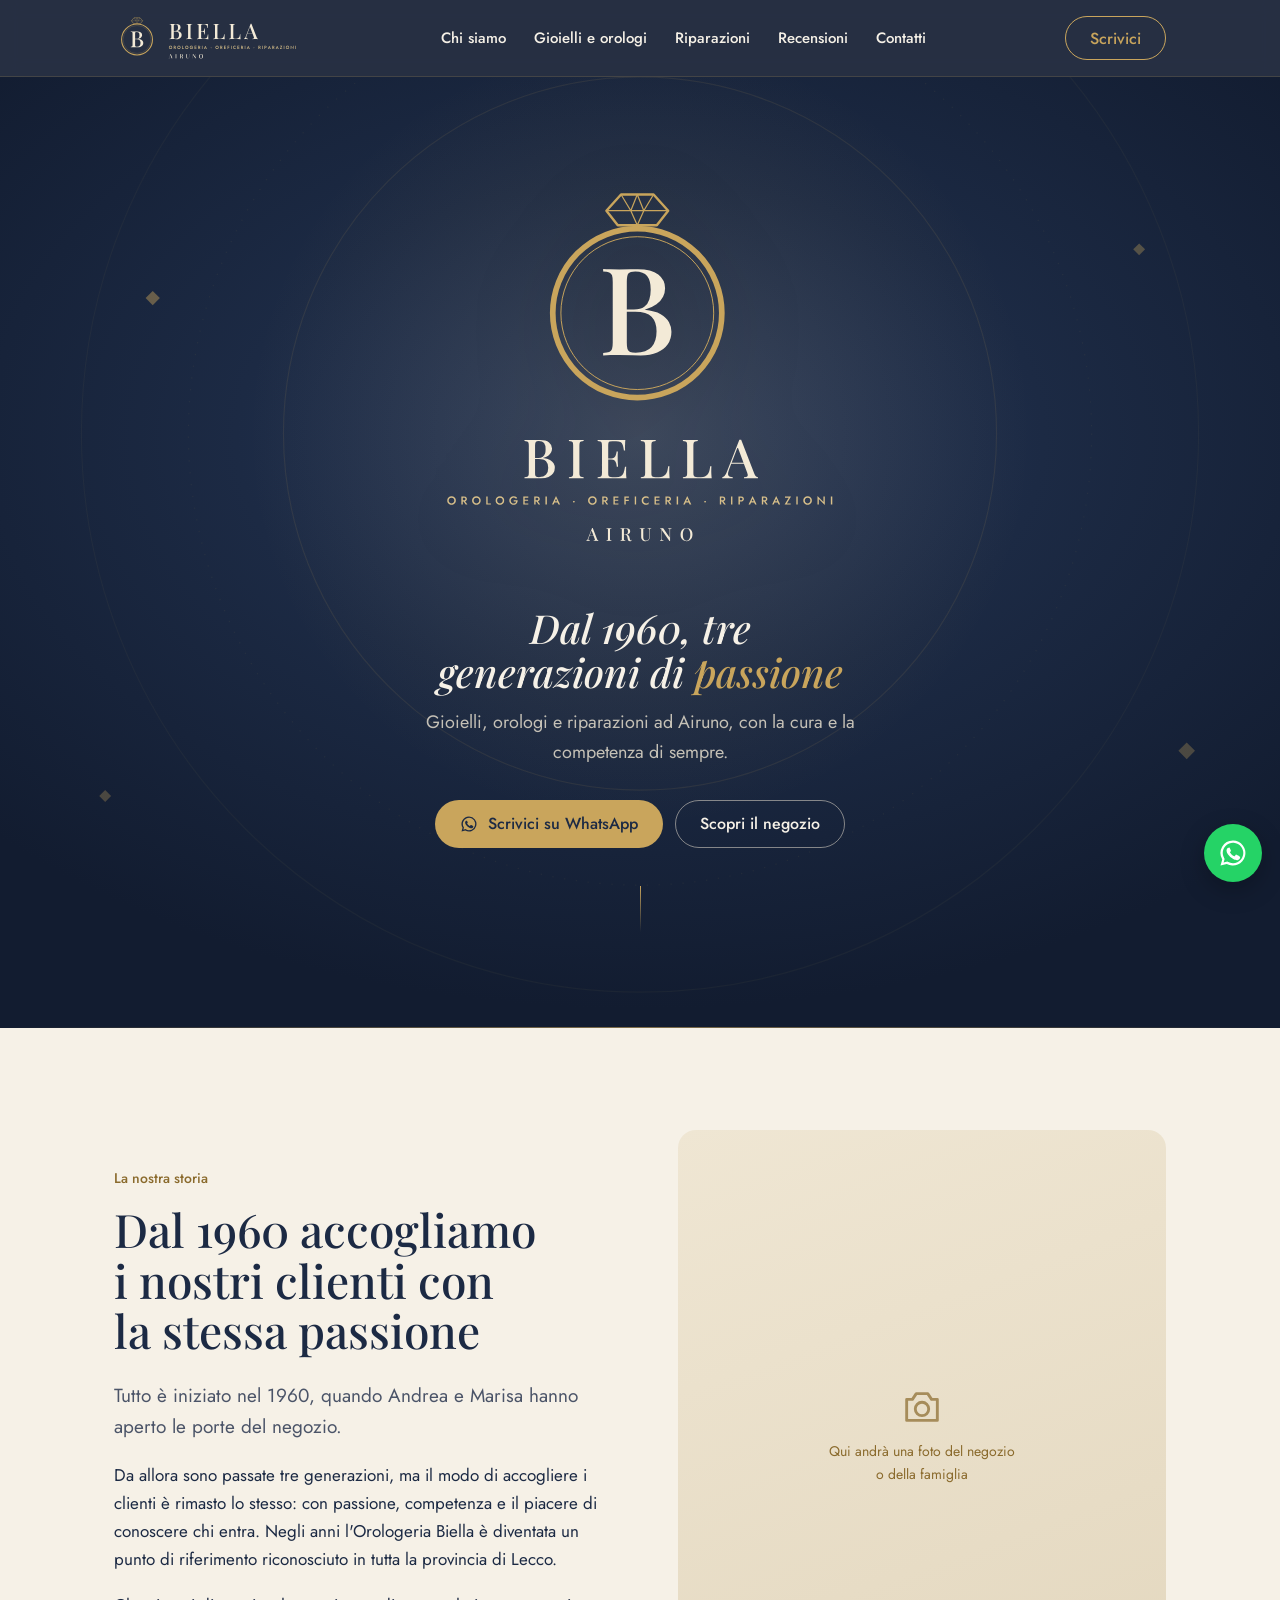
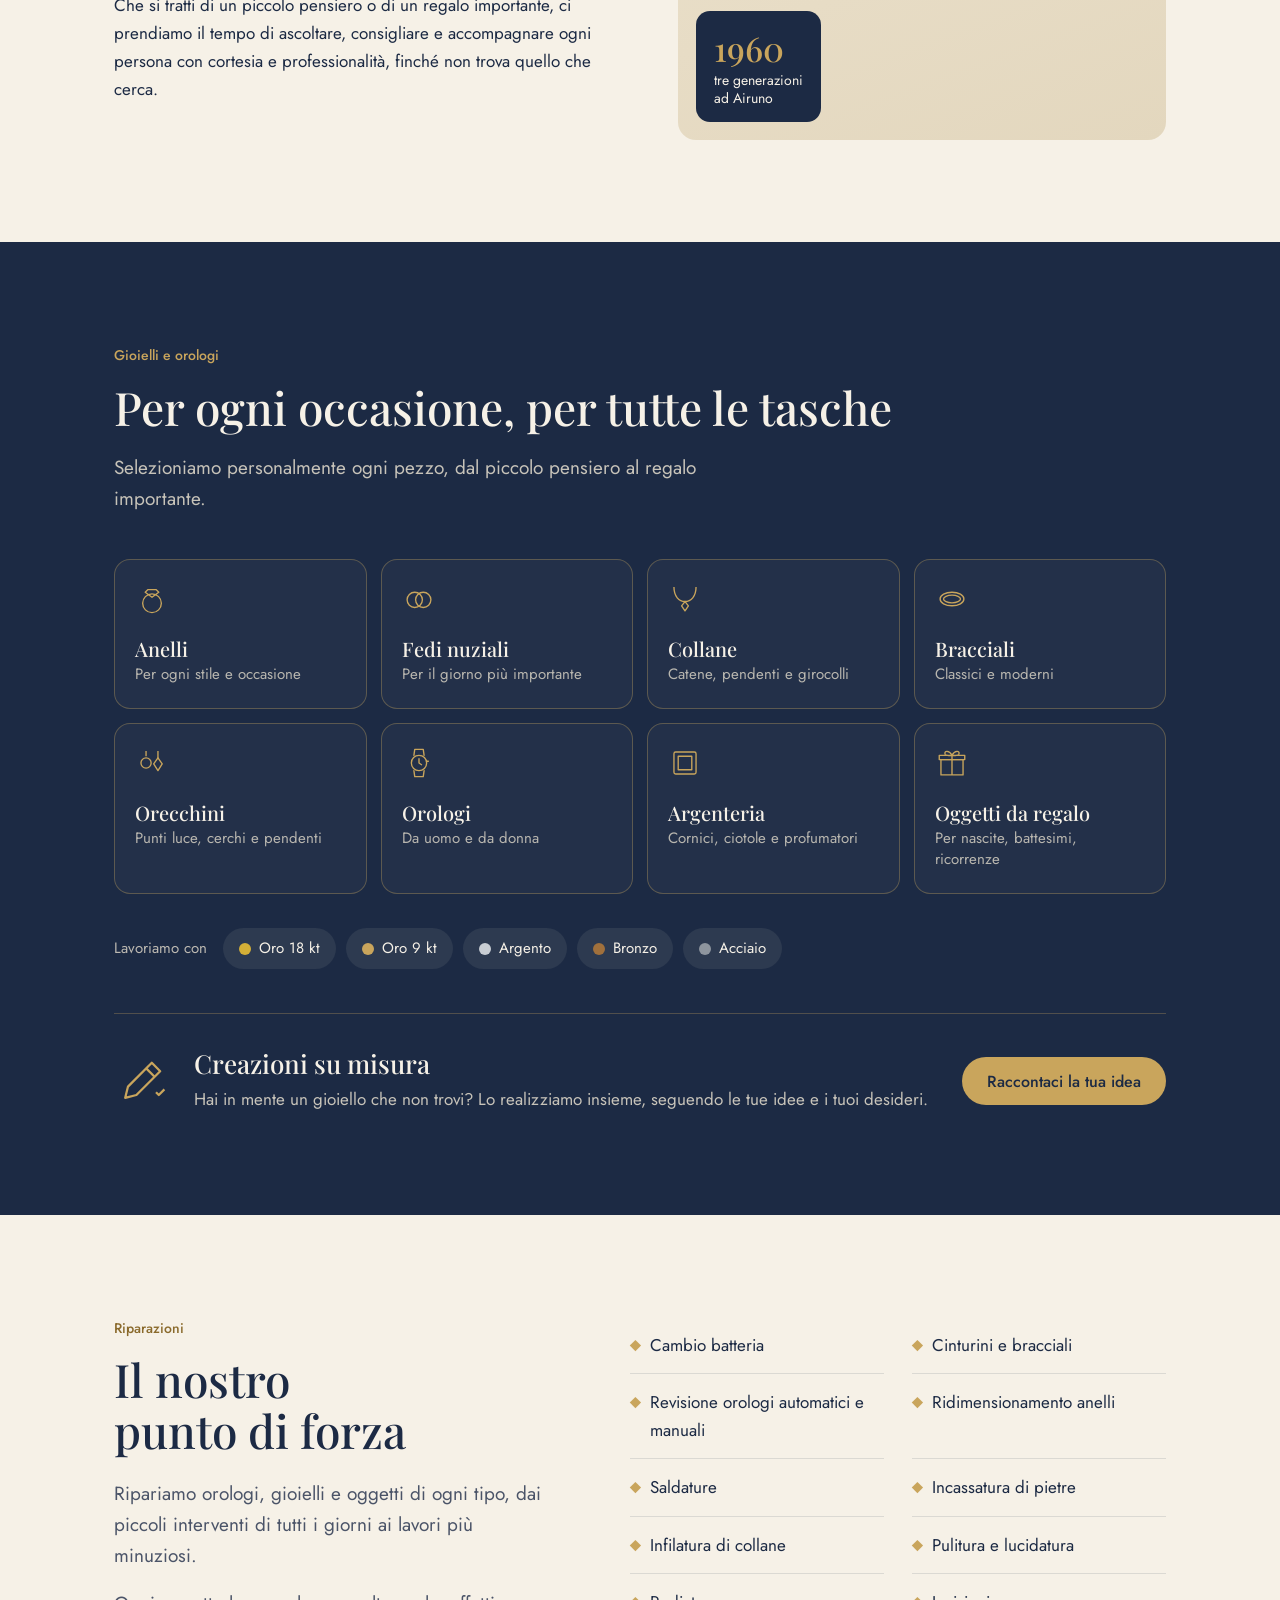
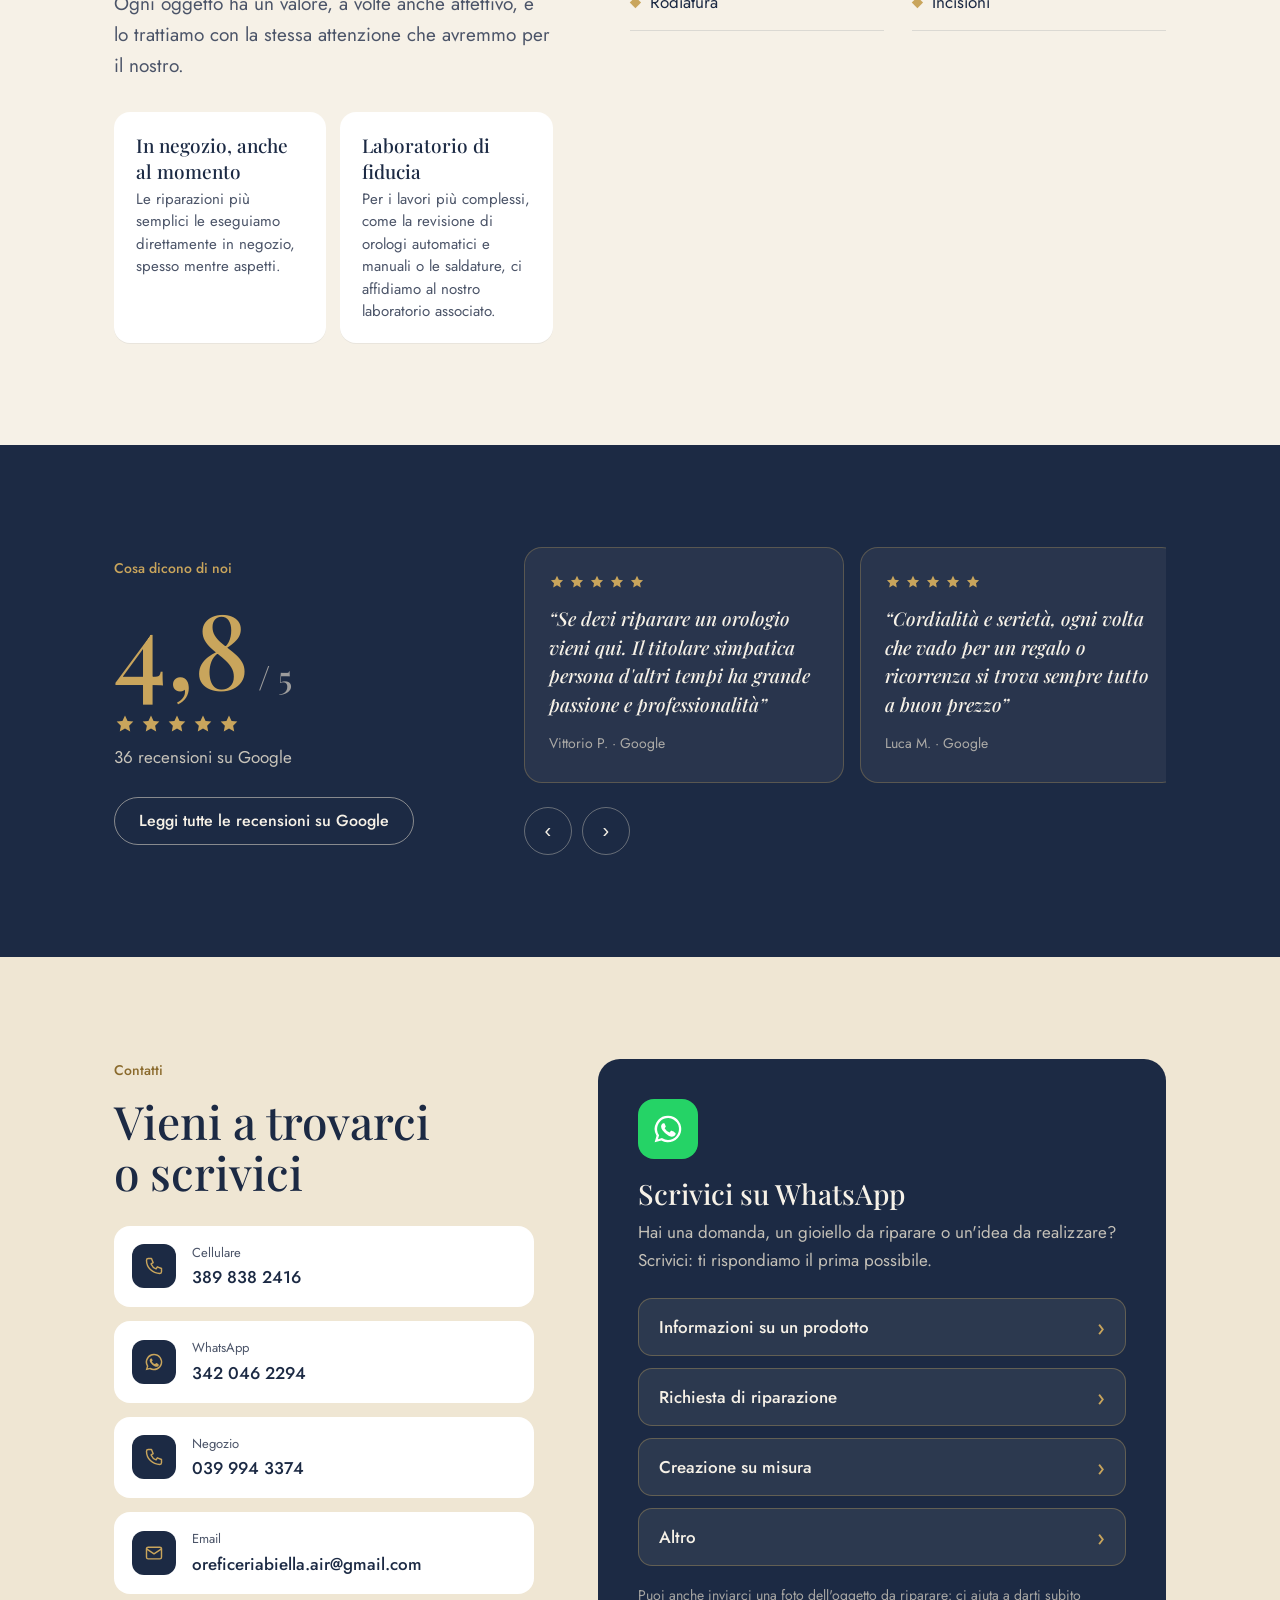
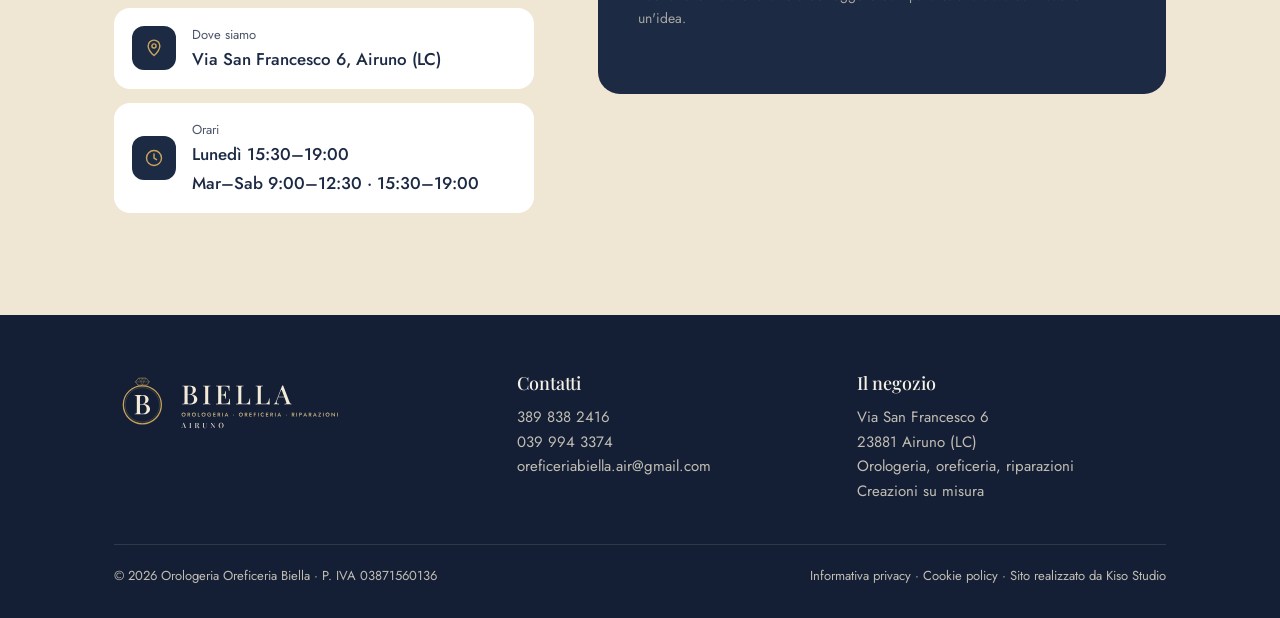
==== commit e4d57fed: "Richieste WhatsApp sul numero 342 046 2294 Il 389 838 2416 resta come cellulare da chiamare.  Co-Aut" ====
--- a/index.html
+++ b/index.html
@@ -235,7 +235,7 @@
         <li><a href="#contatti">Contatti</a></li>
       </ul>
     </nav>
-    <a class="btn btn-head" href="https://wa.me/393898382416">Scrivici</a>
+    <a class="btn btn-head" href="https://wa.me/393420462294">Scrivici</a>
     <button class="menu-btn" id="menuBtn" aria-label="Apri il menu" aria-expanded="false" aria-controls="nav"><svg viewBox="0 0 24 24" fill="none" stroke="currentColor" stroke-width="1.8" stroke-linecap="round"><path d="M4 7h16M4 12h16M4 17h16"/></svg></button>
   </div>
 </header>
@@ -269,7 +269,7 @@
     <h1 class="rise d2">Dal 1960, tre generazioni di <em>passione</em></h1>
     <p class="rise d3">Gioielli, orologi e riparazioni ad Airuno, con la cura e la competenza di sempre.</p>
     <div class="cta rise d3">
-      <a class="btn btn-gold" href="https://wa.me/393898382416"><svg><use href="#i-wa"/></svg>Scrivici su WhatsApp</a>
+      <a class="btn btn-gold" href="https://wa.me/393420462294"><svg><use href="#i-wa"/></svg>Scrivici su WhatsApp</a>
       <a class="btn btn-line" href="#storia">Scopri il negozio</a>
     </div>
     <a class="cue" href="#storia" aria-label="Scorri alla nostra storia"></a>
@@ -316,7 +316,7 @@
         <h3>Creazioni su misura</h3>
         <p>Hai in mente un gioiello che non trovi? Lo realizziamo insieme, seguendo le tue idee e i tuoi desideri.</p>
       </div>
-      <a class="btn btn-gold" href="https://wa.me/393898382416?text=Buongiorno%2C%20vorrei%20realizzare%20un%20gioiello%20su%20misura%3A%20">Raccontaci la tua idea</a>
+      <a class="btn btn-gold" href="https://wa.me/393420462294?text=Buongiorno%2C%20vorrei%20realizzare%20un%20gioiello%20su%20misura%3A%20">Raccontaci la tua idea</a>
     </div>
   </div>
 </section>
@@ -360,7 +360,7 @@
       <h2>Vieni a trovarci o scrivici</h2>
       <div class="info">
         <a class="row" href="tel:+393898382416"><span class="ic"><svg><use href="#i-phone"/></svg></span><span><small>Cellulare</small><strong>389 838 2416</strong></span></a>
-        <a class="row" href="https://wa.me/393898382416"><span class="ic"><svg><use href="#i-wa"/></svg></span><span><small>WhatsApp</small><strong>389 838 2416</strong></span></a>
+        <a class="row" href="https://wa.me/393420462294"><span class="ic"><svg><use href="#i-wa"/></svg></span><span><small>WhatsApp</small><strong>342 046 2294</strong></span></a>
         <a class="row" href="tel:+390399943374"><span class="ic"><svg><use href="#i-phone"/></svg></span><span><small>Negozio</small><strong>039 994 3374</strong></span></a>
         <a class="row email" href="mailto:oreficeriabiella.air@gmail.com"><span class="ic"><svg><use href="#i-mail"/></svg></span><span><small>Email</small><strong>oreficeriabiella.air@gmail.com</strong></span></a>
         <a class="row" href="https://www.google.com/maps/search/?api=1&amp;query=Orologeria+Oreficeria+Biella+Via+San+Francesco+6+Airuno"><span class="ic"><svg><use href="#i-pin"/></svg></span><span><small>Dove siamo</small><strong>Via San Francesco 6, Airuno (LC)</strong></span></a>
@@ -373,10 +373,10 @@
       <h3>Scrivici su WhatsApp</h3>
       <p>Hai una domanda, un gioiello da riparare o un'idea da realizzare? Scrivici: ti rispondiamo il prima possibile.</p>
       <div class="quick">
-        <a href="https://wa.me/393898382416?text=Buongiorno%2C%20vorrei%20avere%20informazioni%20su%20">Informazioni su un prodotto<span>›</span></a>
-        <a href="https://wa.me/393898382416?text=Buongiorno%2C%20avrei%20bisogno%20di%20una%20riparazione%20per%20">Richiesta di riparazione<span>›</span></a>
-        <a href="https://wa.me/393898382416?text=Buongiorno%2C%20vorrei%20realizzare%20un%20gioiello%20su%20misura%3A%20">Creazione su misura<span>›</span></a>
-        <a href="https://wa.me/393898382416">Altro<span>›</span></a>
+        <a href="https://wa.me/393420462294?text=Buongiorno%2C%20vorrei%20avere%20informazioni%20su%20">Informazioni su un prodotto<span>›</span></a>
+        <a href="https://wa.me/393420462294?text=Buongiorno%2C%20avrei%20bisogno%20di%20una%20riparazione%20per%20">Richiesta di riparazione<span>›</span></a>
+        <a href="https://wa.me/393420462294?text=Buongiorno%2C%20vorrei%20realizzare%20un%20gioiello%20su%20misura%3A%20">Creazione su misura<span>›</span></a>
+        <a href="https://wa.me/393420462294">Altro<span>›</span></a>
       </div>
       <p class="note">Puoi anche inviarci una foto dell'oggetto da riparare: ci aiuta a darti subito un'idea.</p>
     </div>
@@ -407,7 +407,7 @@
   </div>
 </footer>
 
-<a class="wa" href="https://wa.me/393898382416" aria-label="Scrivici su WhatsApp"><svg><use href="#i-wa"/></svg></a>
+<a class="wa" href="https://wa.me/393420462294" aria-label="Scrivici su WhatsApp"><svg><use href="#i-wa"/></svg></a>
 
 <script>
 {
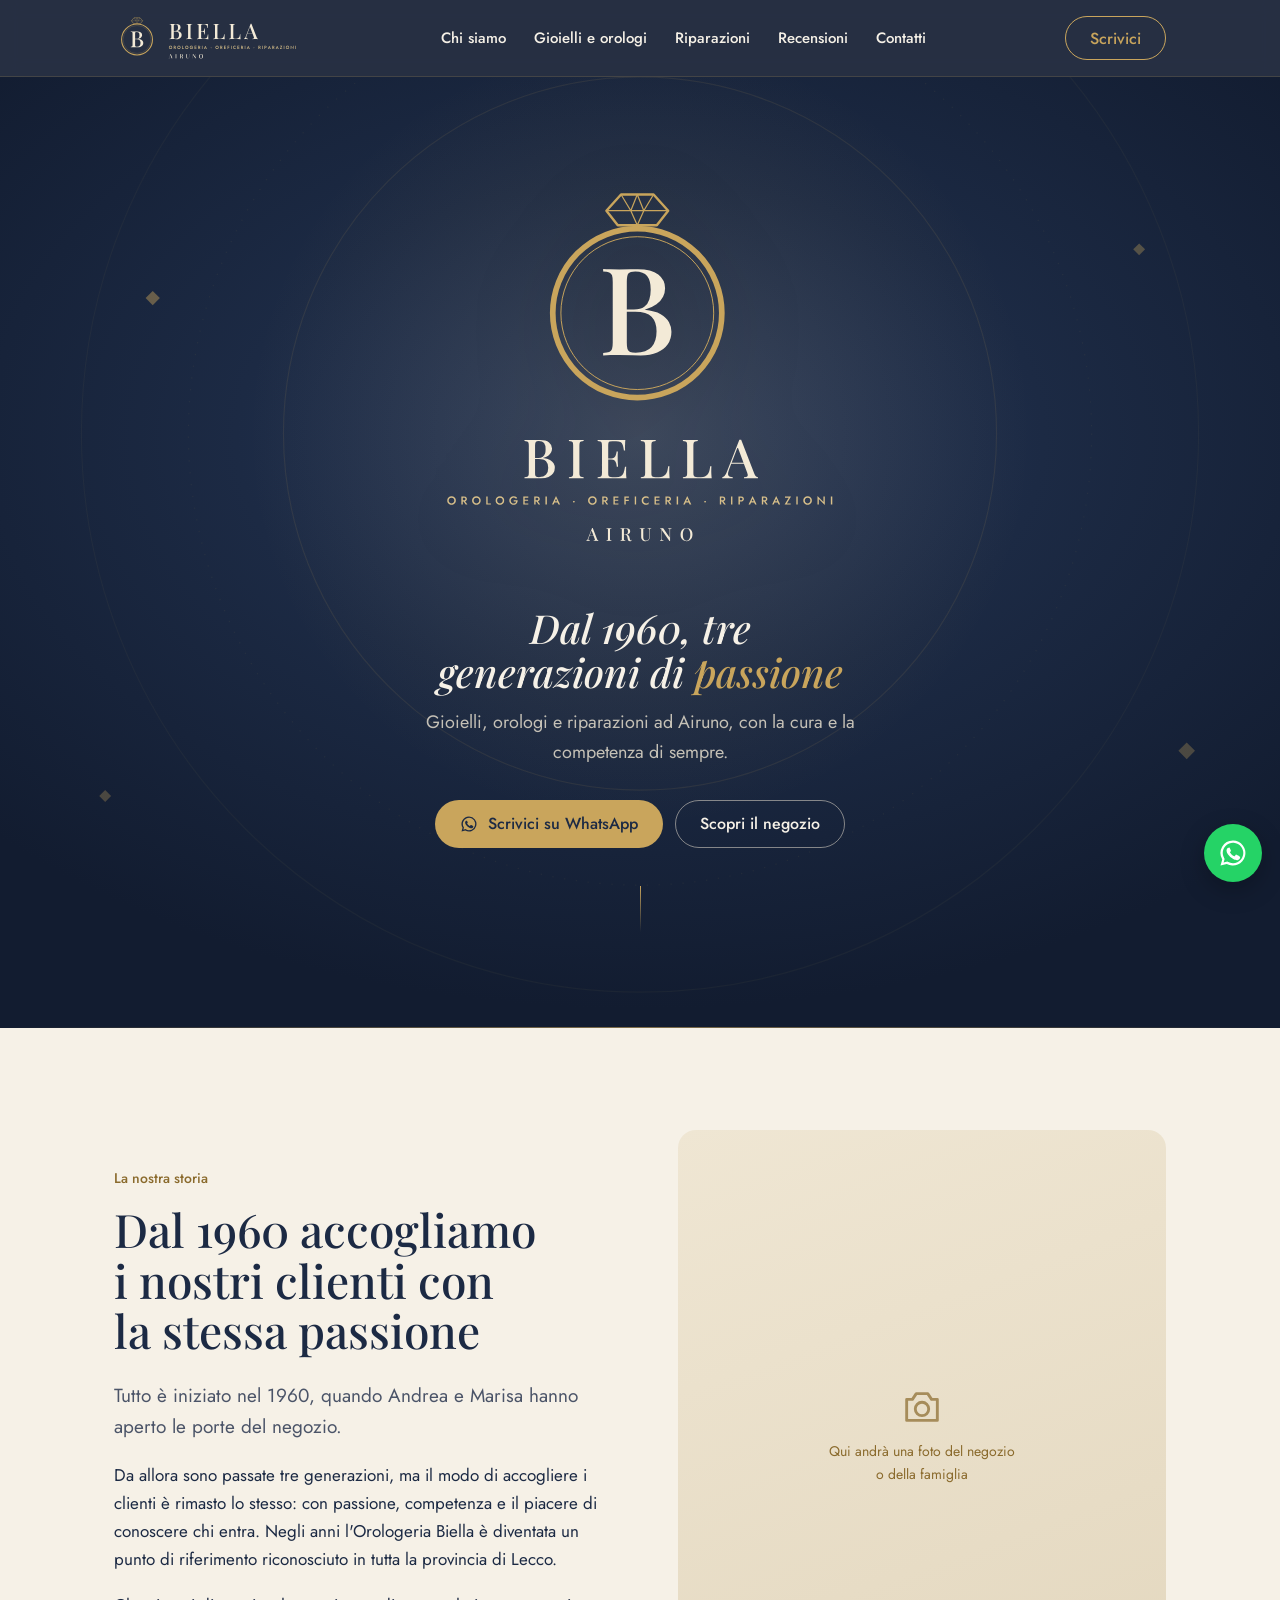
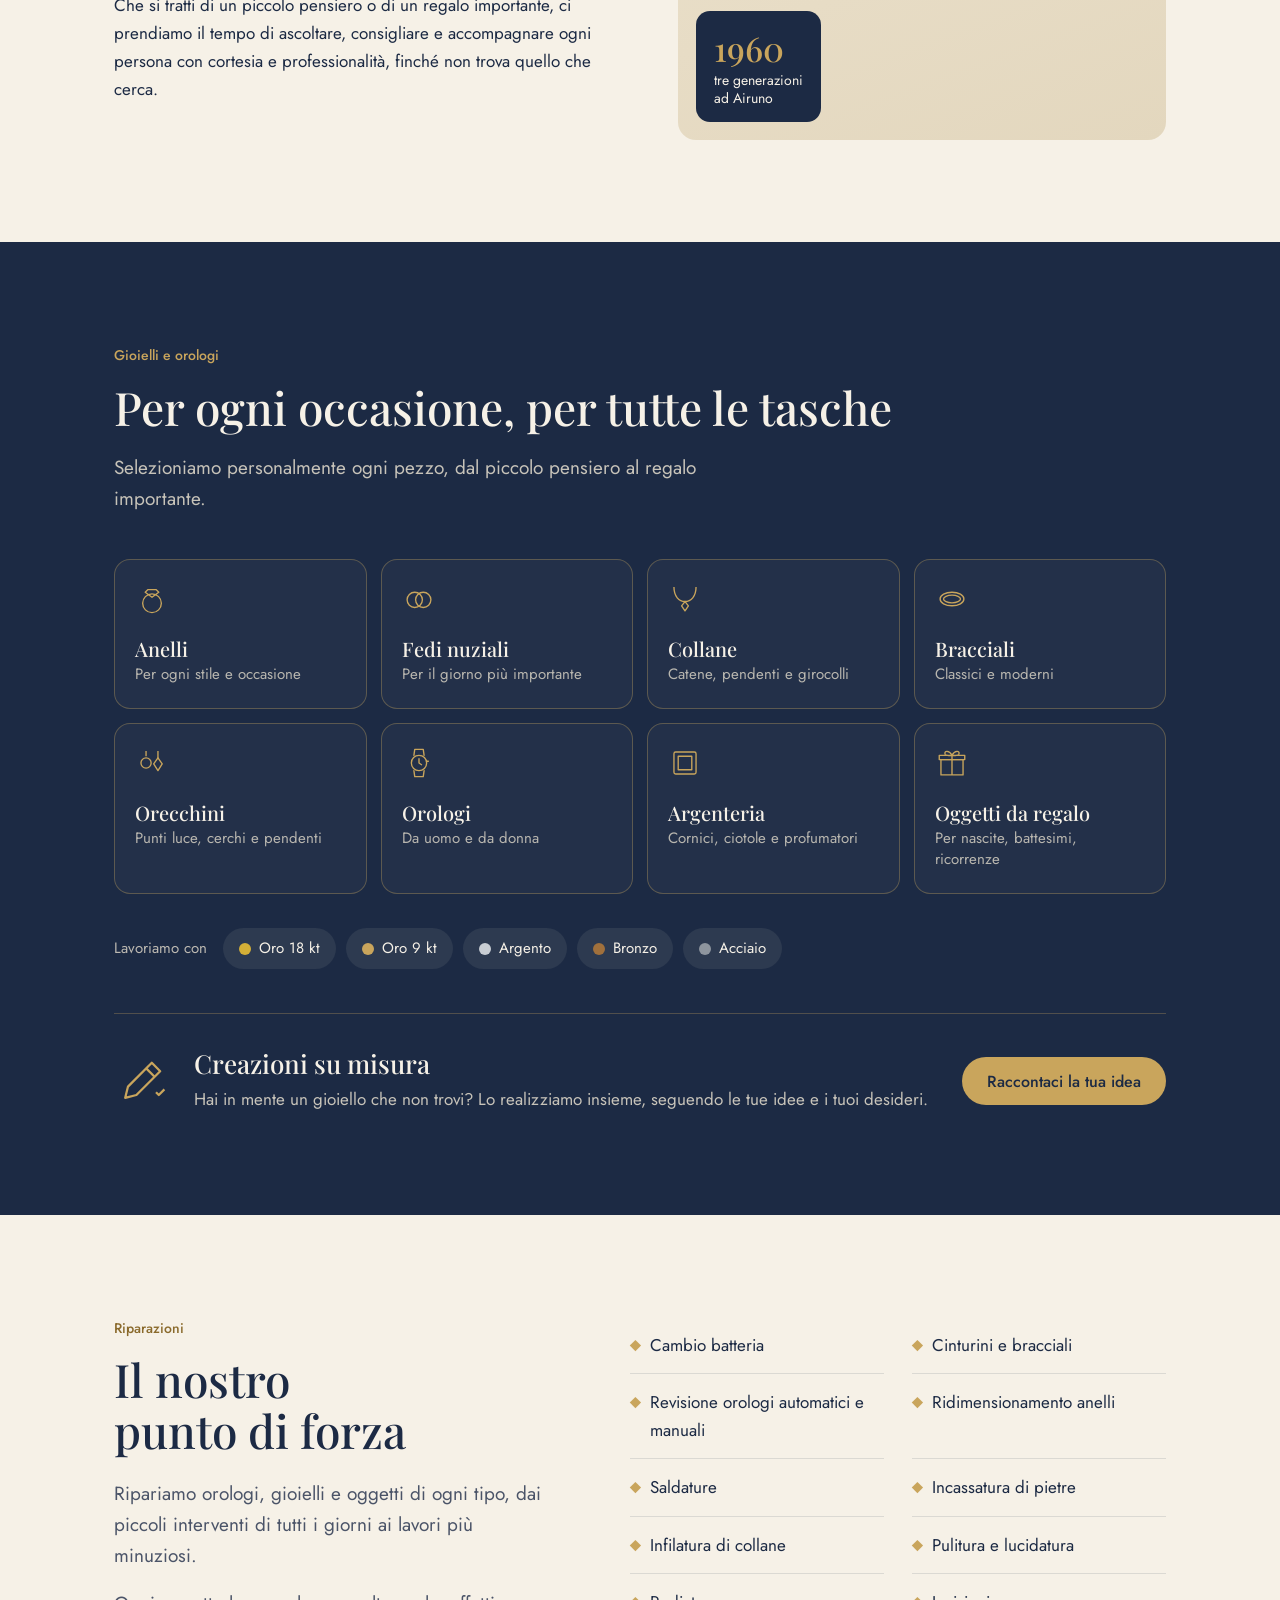
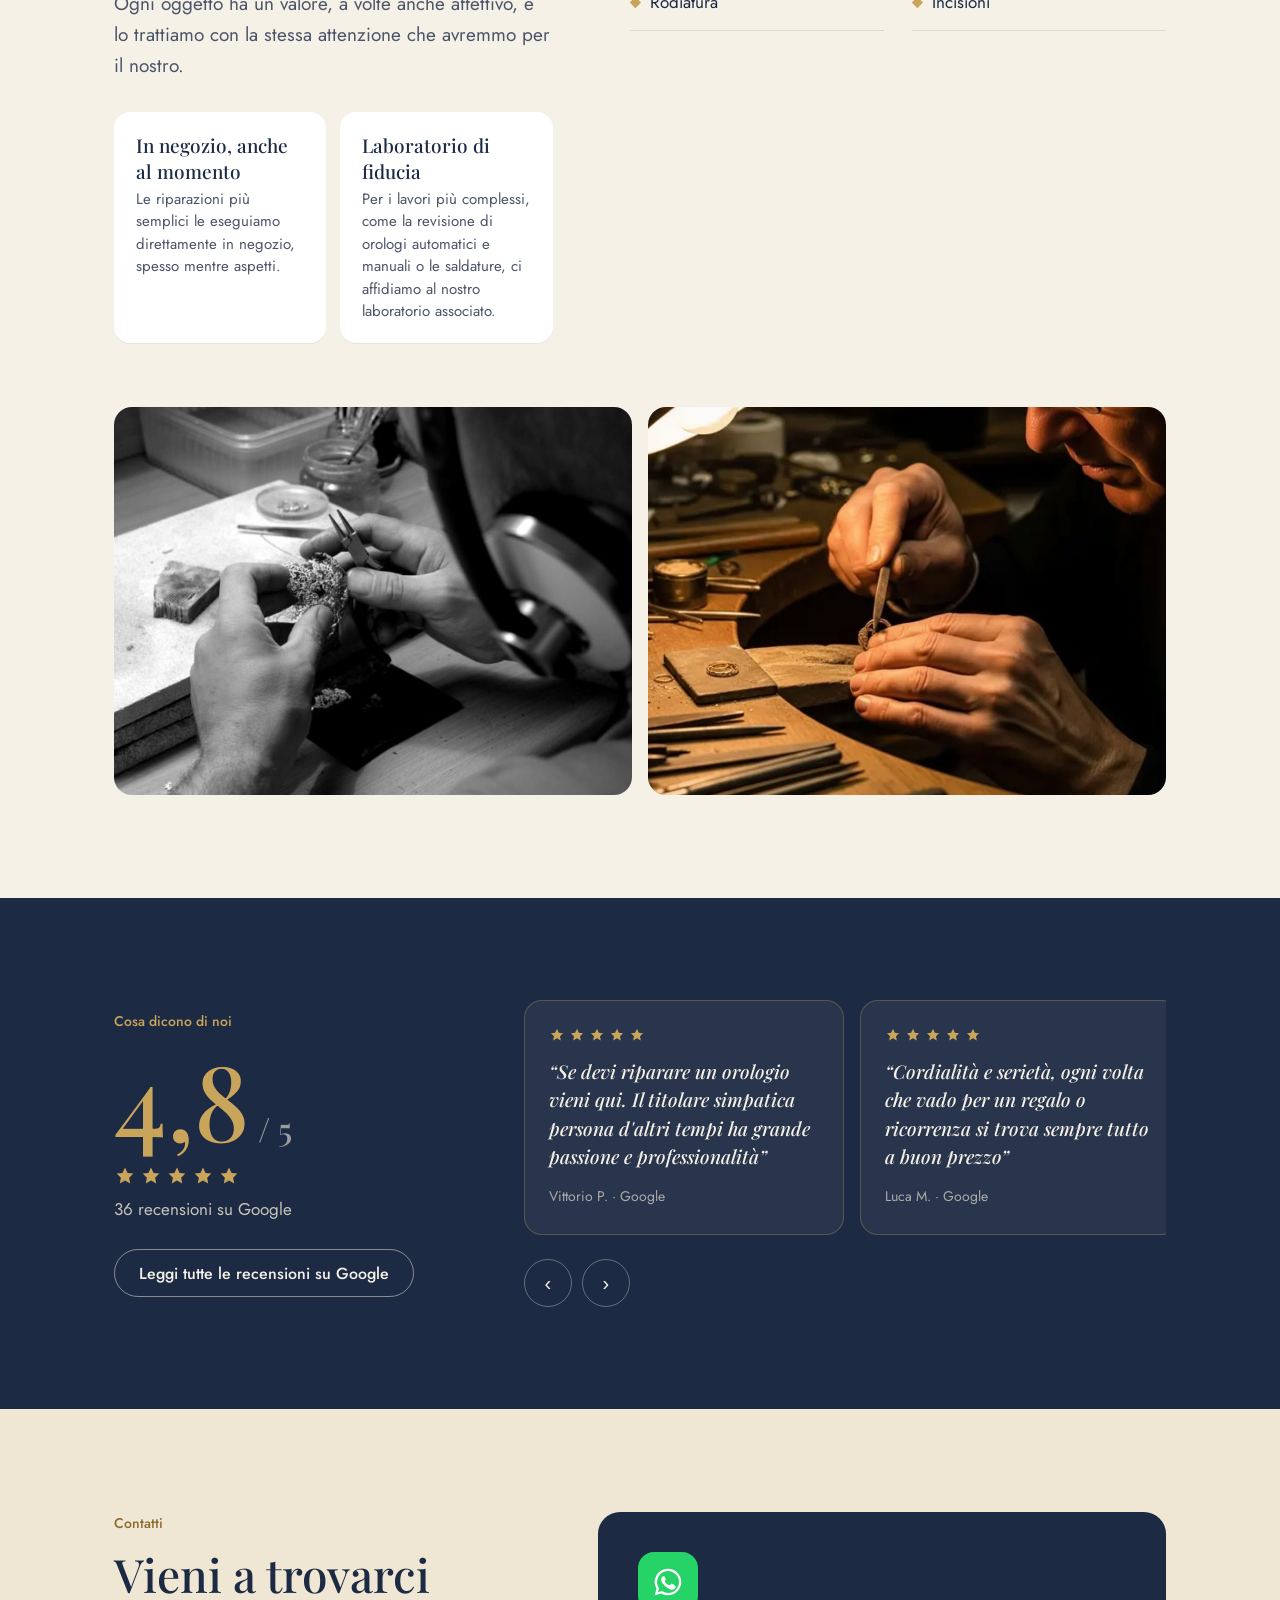
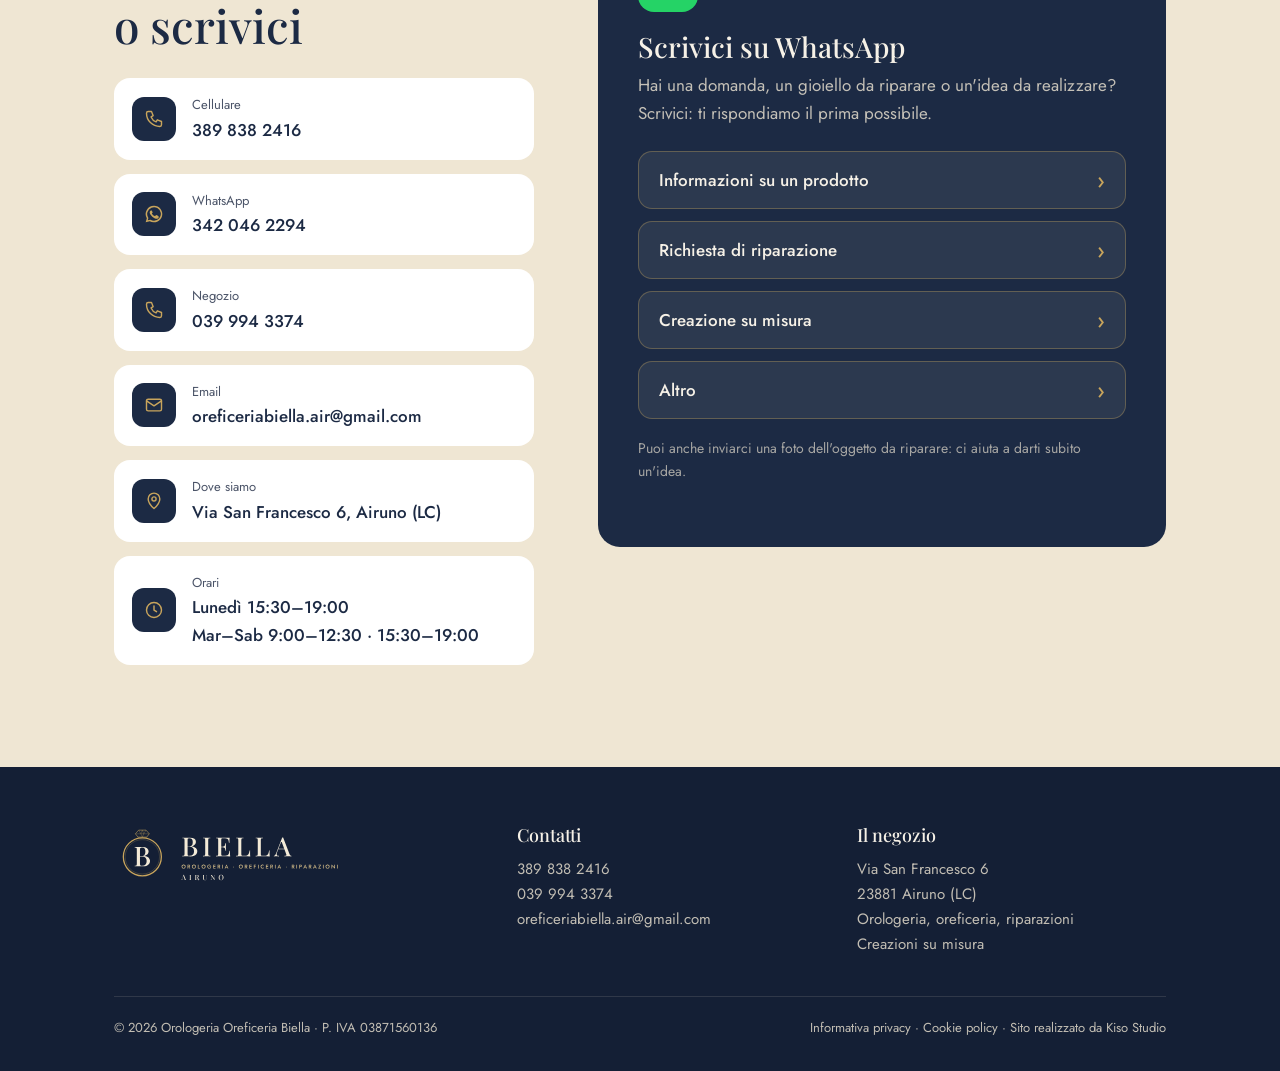
==== commit 0edfade8: "Aggiungi due foto alla sezione Riparazioni Co-Authored-By: Claude Opus 5.5 <noreply@anthropic.com>" ====
--- a/index.html
+++ b/index.html
@@ -135,7 +135,10 @@
 .how{background:#fff;border-radius:16px;padding:20px 22px;box-shadow:0 1px 0 rgba(28,42,68,.06)}
 .how b{display:block;font:500 19px 'Playfair Display',serif;margin-bottom:4px}
 .how p{font-size:15px;color:var(--soft);line-height:1.5}
+.repgal{display:grid;grid-template-columns:repeat(2,minmax(0,1fr));gap:16px;margin-top:clamp(40px,6vw,64px)}
+.repgal img{display:block;width:100%;height:auto;aspect-ratio:4/3;object-fit:cover;border-radius:18px;background:var(--cream2)}
 @media (max-width:760px){.rep,.howto{grid-template-columns:1fr}}
+@media (max-width:600px){.repgal{grid-template-columns:1fr}}
 @media (max-width:480px){.svc{grid-template-columns:1fr}}
 
 .rev{display:grid;grid-template-columns:minmax(0,.7fr) minmax(0,1.3fr);gap:clamp(28px,5vw,64px);align-items:center}
@@ -335,6 +338,10 @@
     </div>
     <ul class="svc" id="svc"></ul>
   </div>
+  <div class="wrap repgal">
+    <img src="img/riparazioni-1.jpg" width="999" height="724" loading="lazy" decoding="async" alt="Mani di un orafo al banco che lavorano un gioiello con una pinza">
+    <img src="img/riparazioni-2.jpg" width="999" height="784" loading="lazy" decoding="async" alt="Orafo al banco da lavoro che rifinisce un anello con un utensile">
+  </div>
 </section>
 
 <section class="band navyband" id="recensioni">
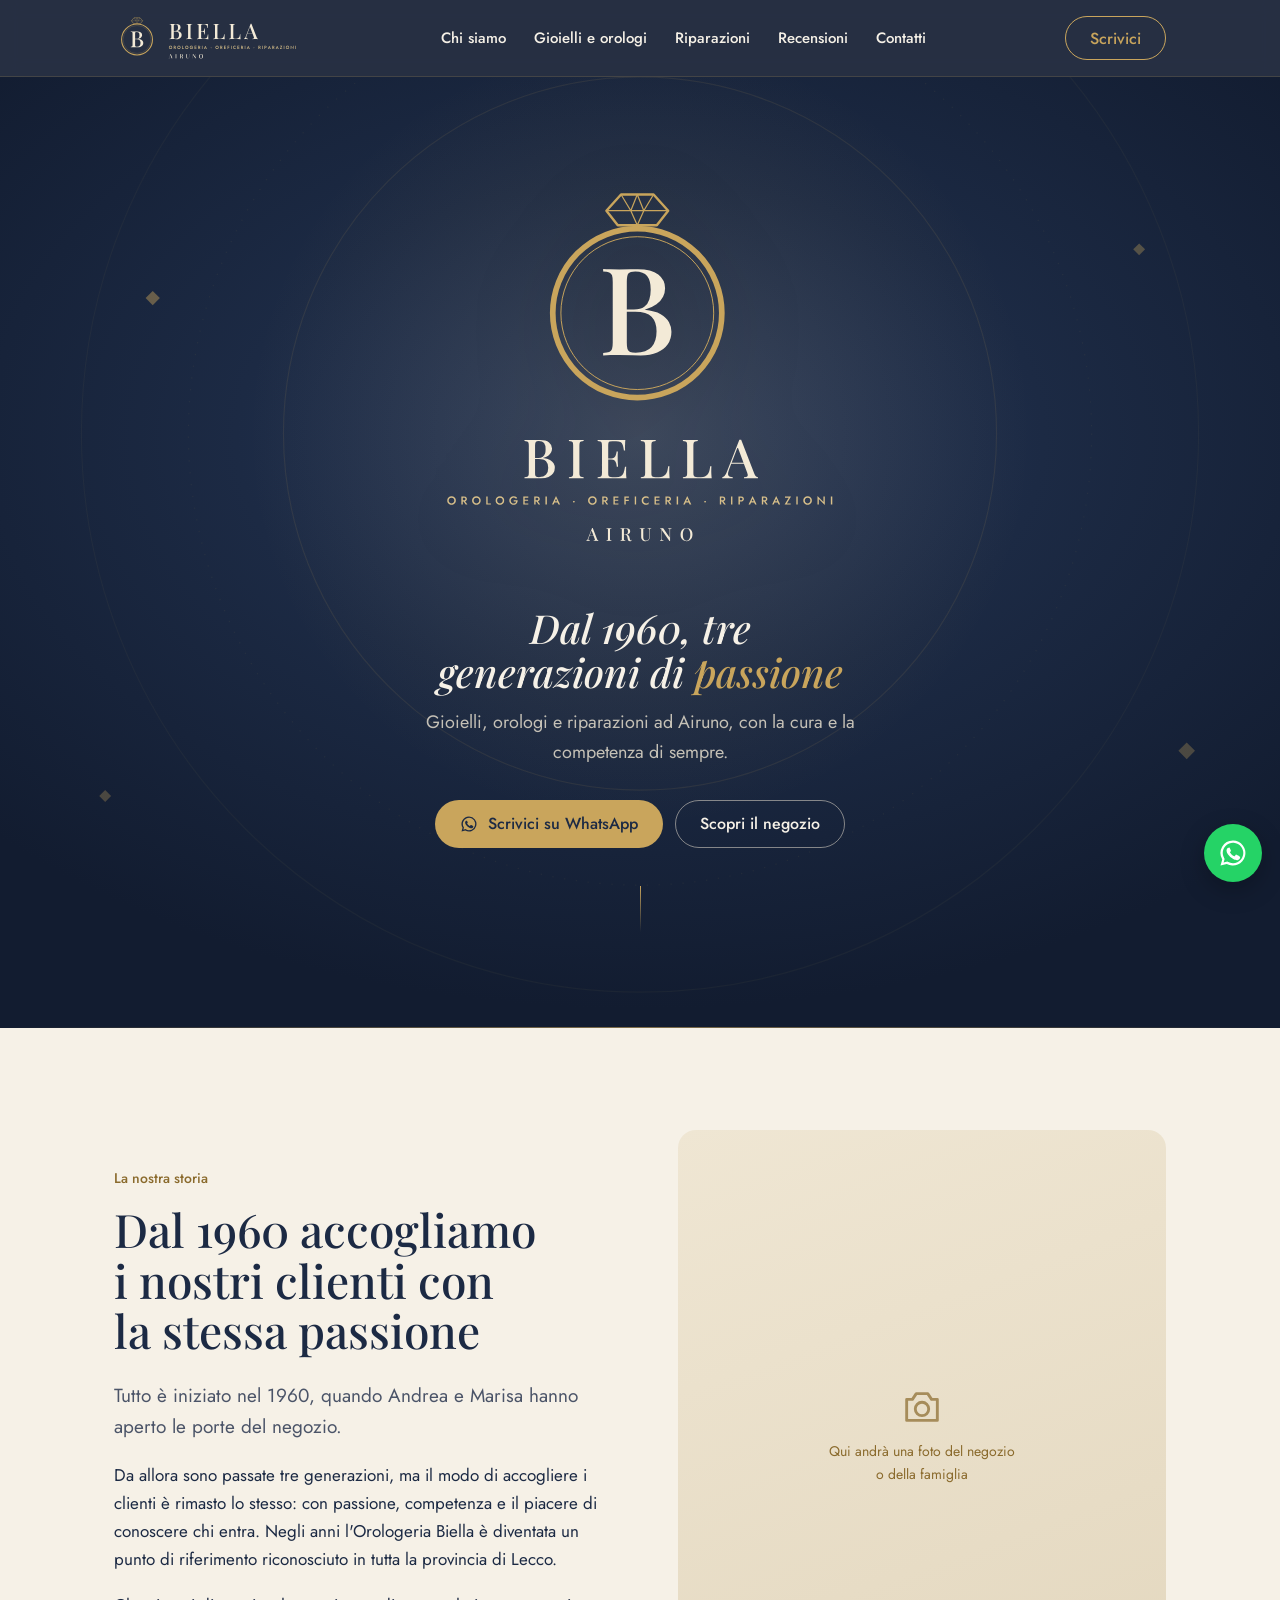
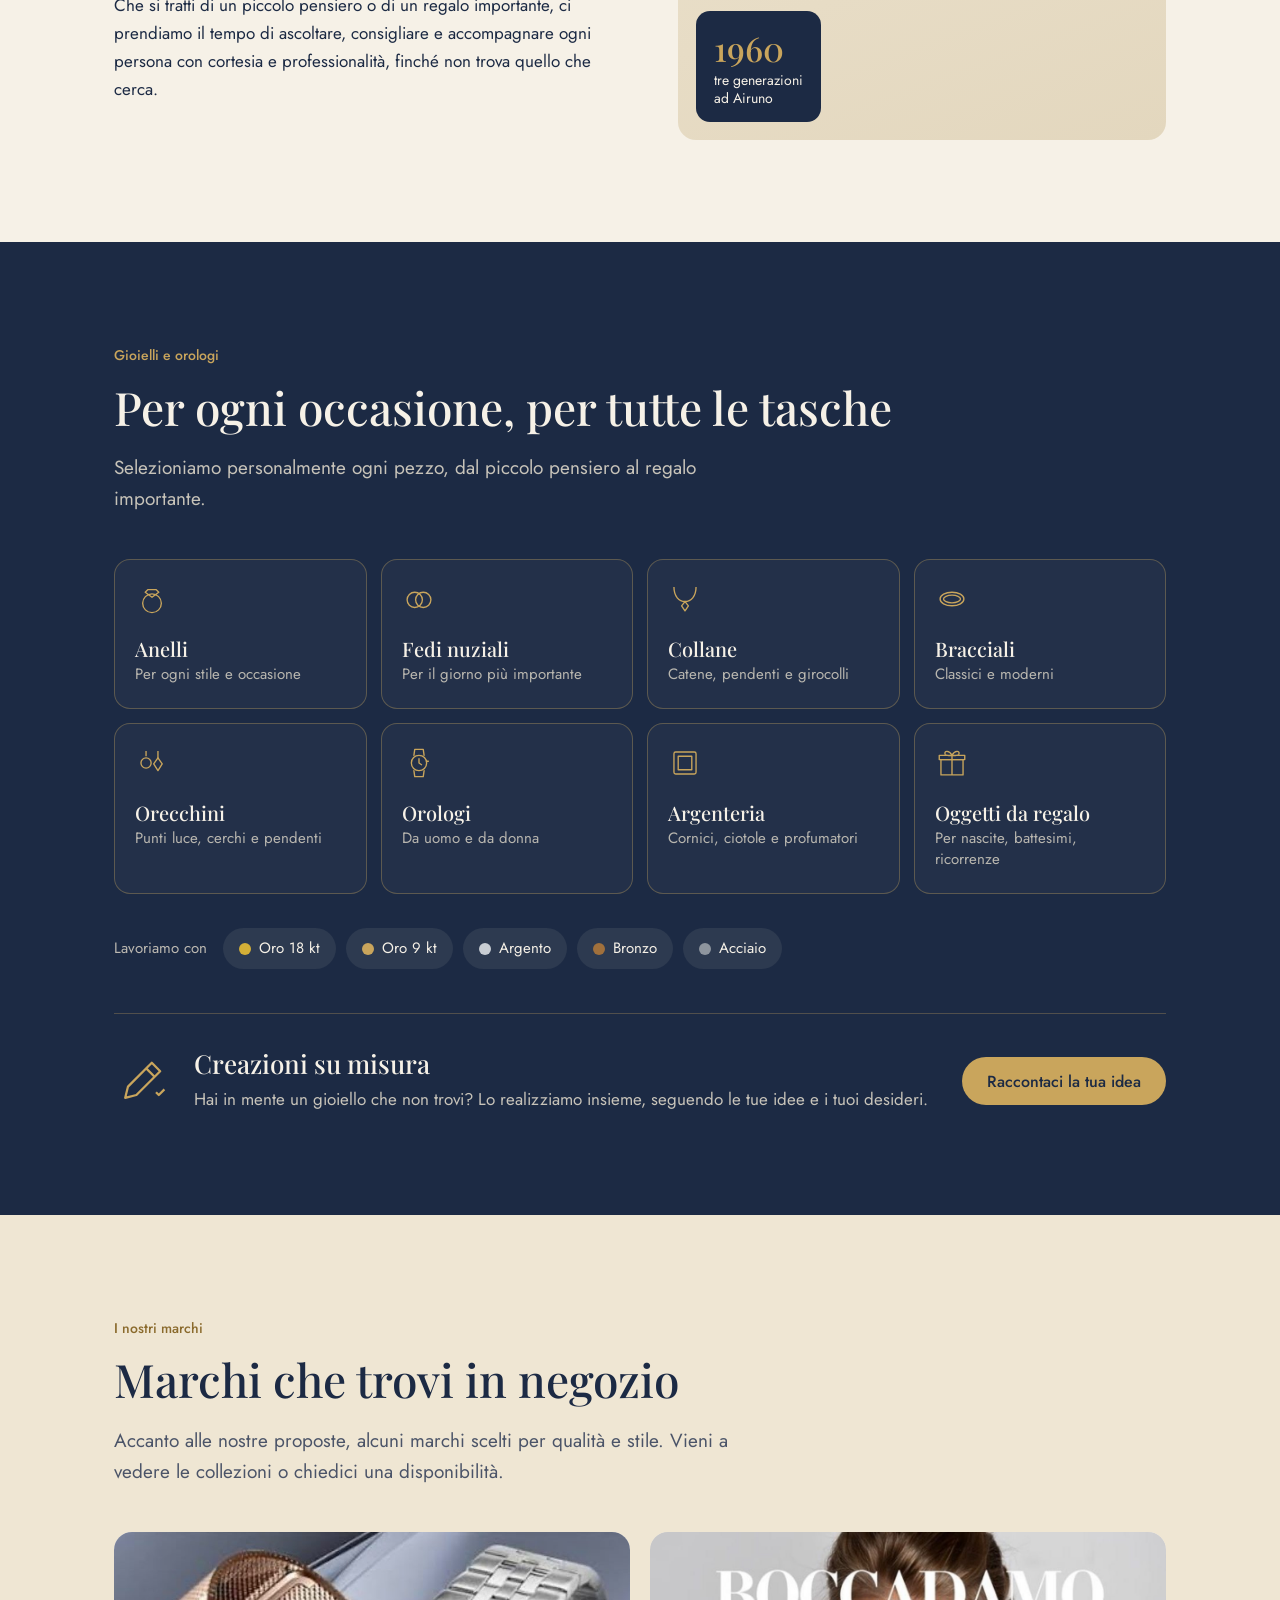
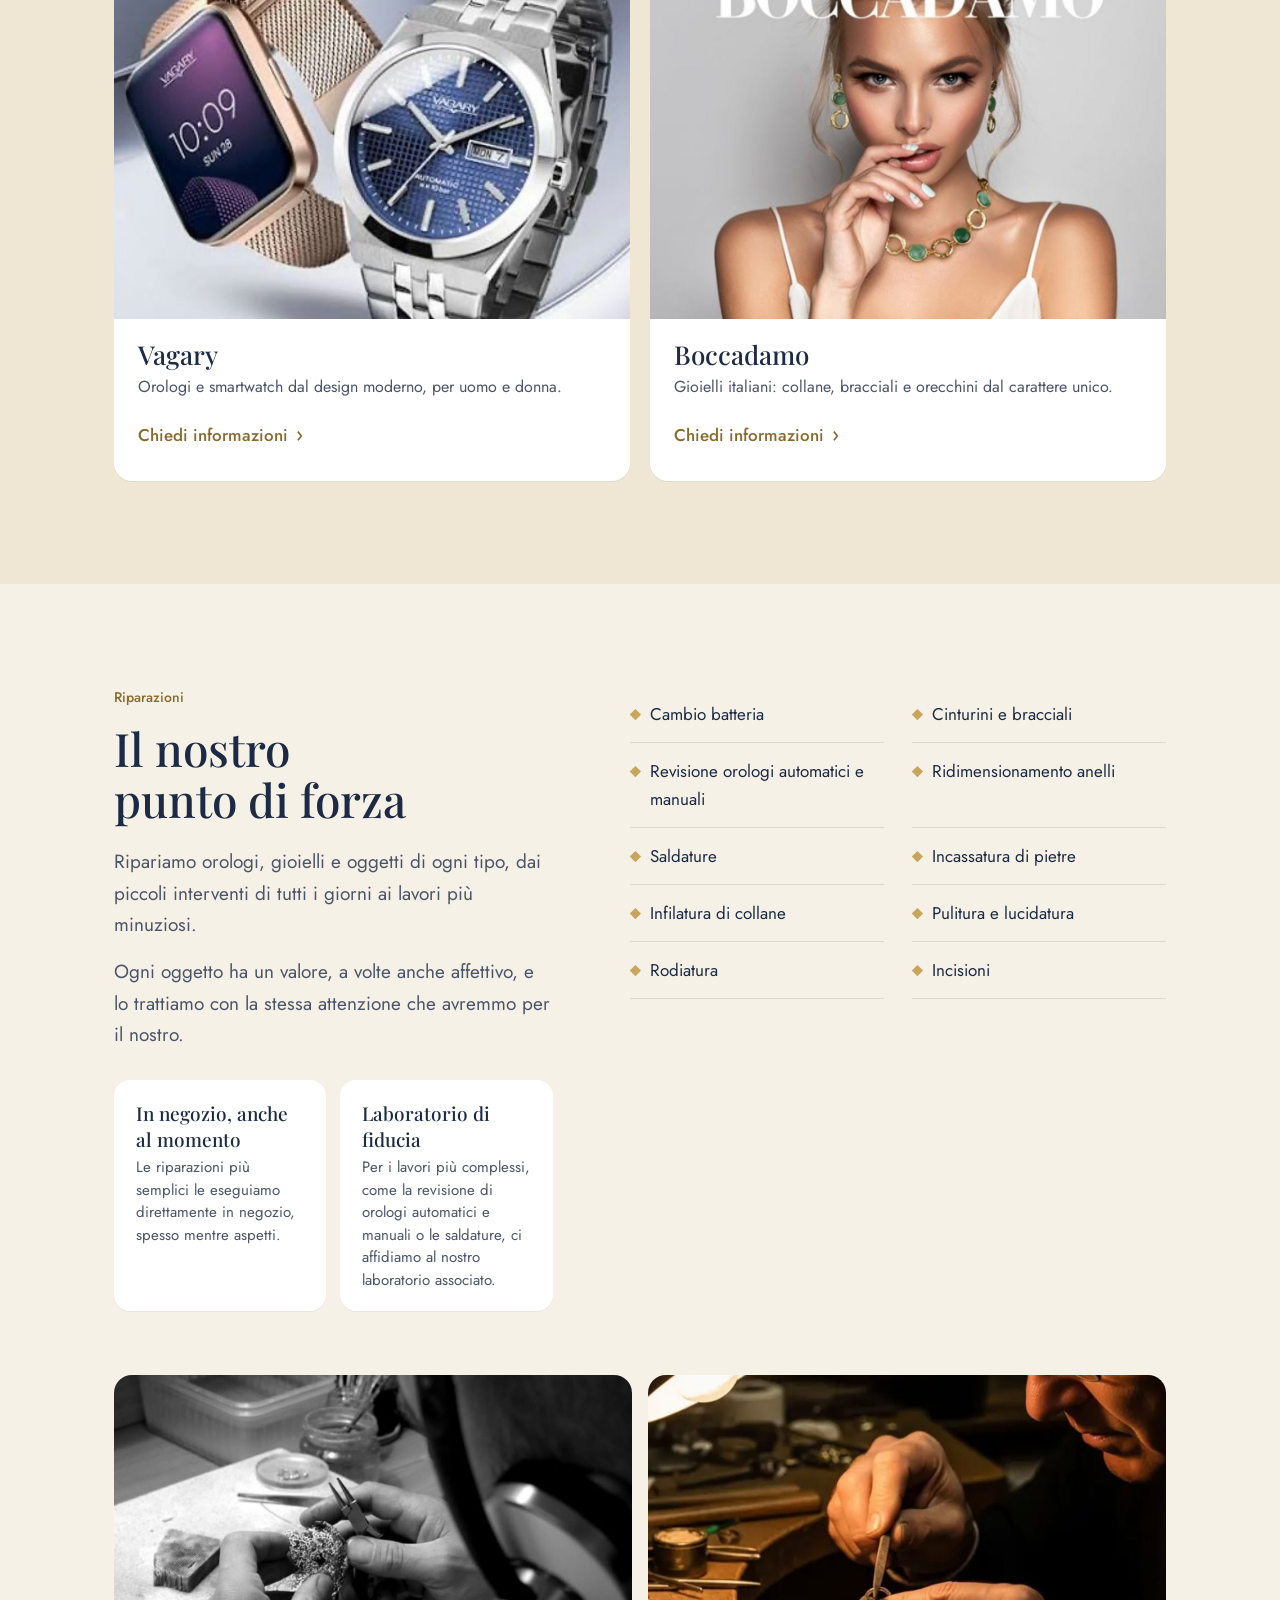
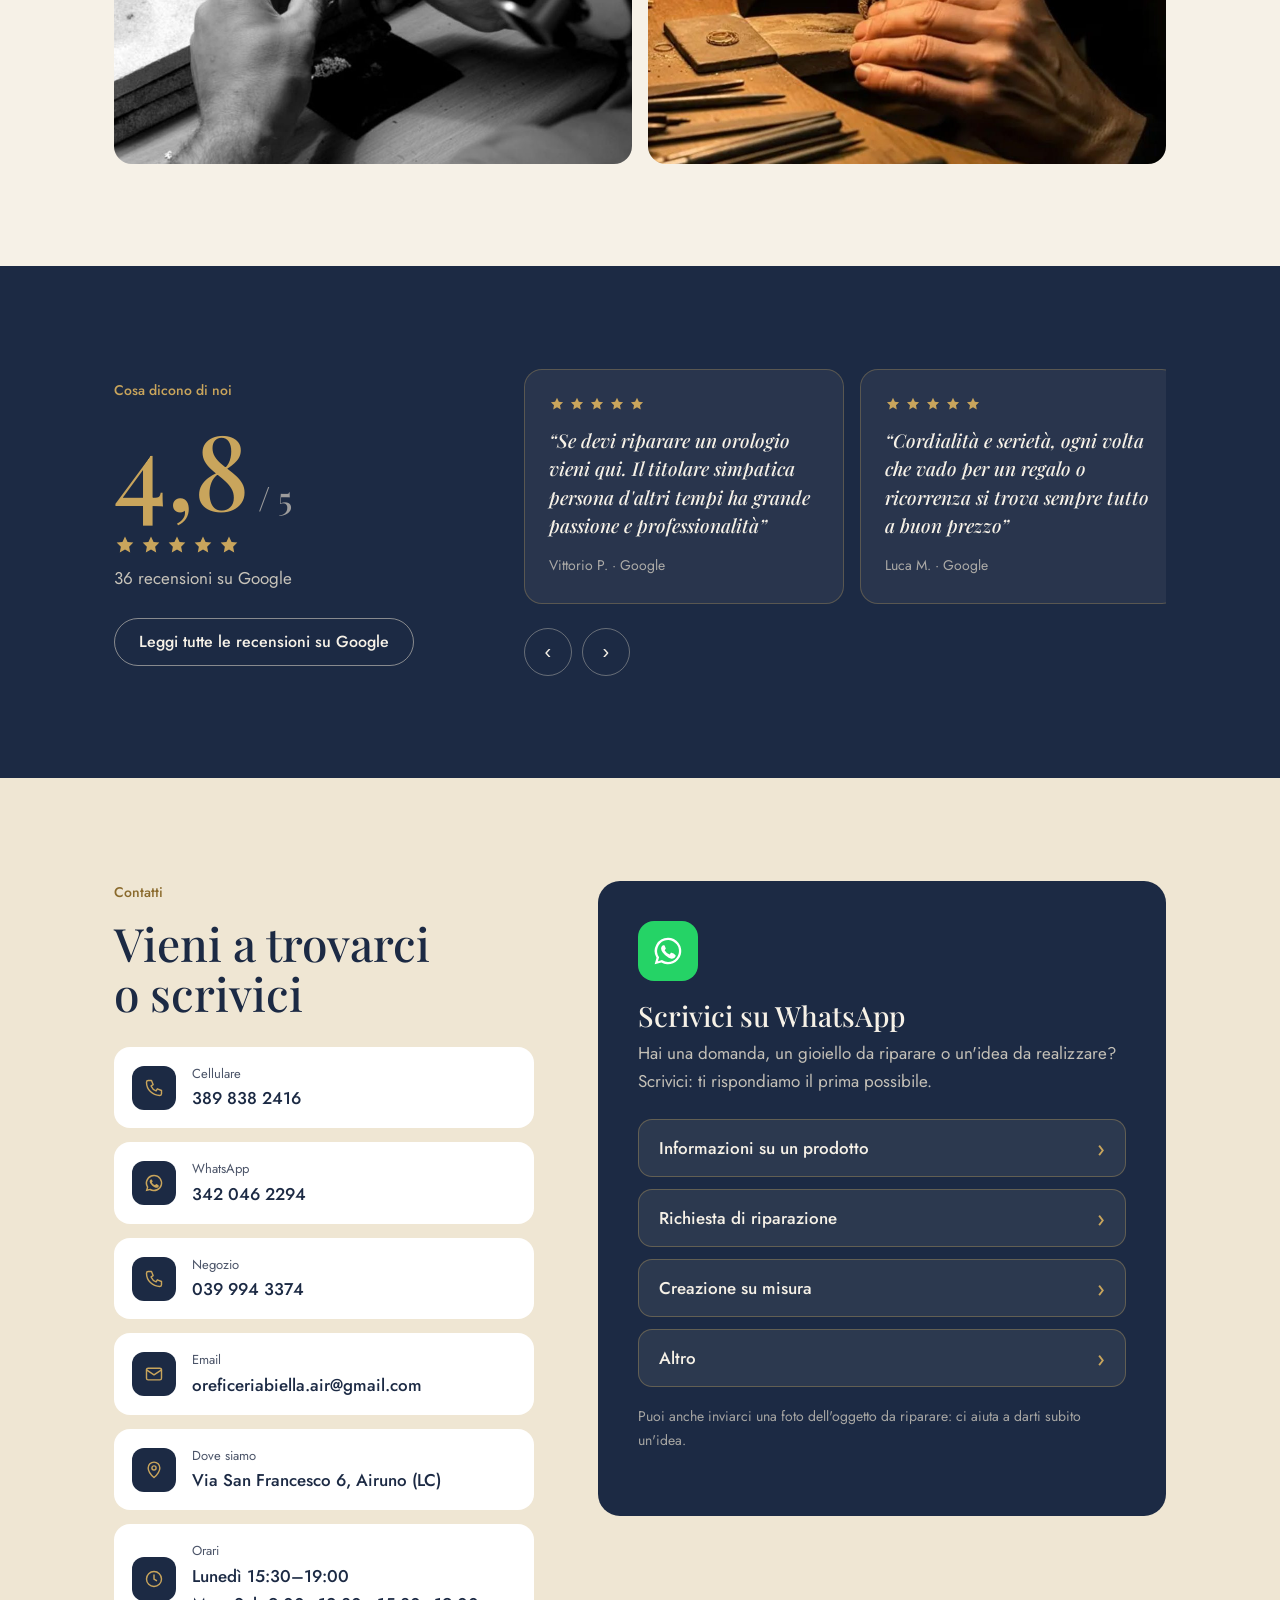
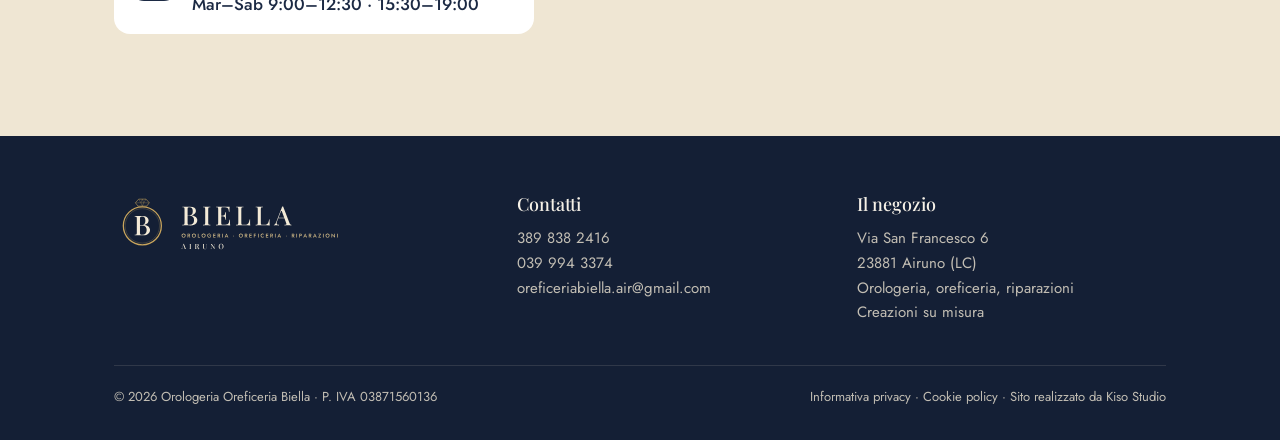
==== commit 4601ab33: "Aggiungi la sezione I nostri marchi (Vagary, Boccadamo) Co-Authored-By: Claude Opus 5.5 <noreply@ant" ====
--- a/index.html
+++ b/index.html
@@ -113,7 +113,13 @@
 .cat h3{font-size:20px;margin-bottom:4px}
 .cat p{font-size:15px;color:rgba(243,234,215,.72);line-height:1.45}
 @media (max-width:900px){.cats{grid-template-columns:repeat(2,minmax(0,1fr))}}
-@media (max-width:420px){.cats{grid-template-columns:1fr}}
+@media (max-width:600px){
+  .cats{gap:10px}
+  .cat{padding:14px 14px 16px;border-radius:14px}
+  .cat svg{width:26px;height:26px;margin-bottom:8px}
+  .cat h3{font-size:17px;margin-bottom:2px}
+  .cat p{font-size:13px;line-height:1.4}
+}
 .metals{display:flex;flex-wrap:wrap;gap:10px;margin-top:34px;align-items:center}
 .metals>span:first-child{font-size:15px;color:rgba(243,234,215,.75);margin-right:6px}
 .chip{display:inline-flex;align-items:center;gap:8px;border-radius:999px;padding:8px 16px;font-size:15px;background:rgba(243,234,215,.08)}
@@ -123,6 +129,26 @@
 .custom h3{font-size:26px;margin-bottom:6px}
 .custom p{color:rgba(243,234,215,.8)}
 @media (max-width:760px){.custom{grid-template-columns:1fr}}
+
+/* marchi */
+.brands{display:grid;grid-template-columns:repeat(2,minmax(0,1fr));gap:20px}
+.brand-card{background:#fff;border-radius:18px;overflow:hidden;box-shadow:0 1px 0 rgba(28,42,68,.06);display:flex;flex-direction:column}
+.brand-card img{display:block;width:100%;height:auto;aspect-ratio:4/3;object-fit:cover;background:var(--cream2)}
+.brand-card img.top{object-position:50% 0}
+.bc-body{padding:22px 24px 24px}
+.bc-body h3{font-size:26px;margin-bottom:6px}
+.bc-body p{color:var(--soft);font-size:16px;line-height:1.5}
+.bc-body a{display:inline-flex;gap:8px;align-items:center;margin-top:14px;font-weight:500;color:var(--goldD);text-decoration:none;min-height:44px}
+.bc-body a:hover{color:var(--navy)}
+.bc-body a span{font-size:20px;line-height:1}
+@media (max-width:600px){
+  .brands{grid-template-columns:1fr;gap:14px}
+  .brand-card img{aspect-ratio:16/10}
+  .bc-body{padding:14px 16px 10px}
+  .bc-body h3{font-size:21px;margin-bottom:2px}
+  .bc-body p{font-size:14px}
+  .bc-body a{margin-top:4px;font-size:15px}
+}
 
 /* riparazioni */
 .rep{display:grid;grid-template-columns:minmax(0,.9fr) minmax(0,1.1fr);gap:clamp(32px,6vw,80px);align-items:start}
@@ -139,7 +165,11 @@
 .repgal img{display:block;width:100%;height:auto;aspect-ratio:4/3;object-fit:cover;border-radius:18px;background:var(--cream2)}
 @media (max-width:760px){.rep,.howto{grid-template-columns:1fr}}
 @media (max-width:600px){.repgal{grid-template-columns:1fr}}
-@media (max-width:480px){.svc{grid-template-columns:1fr}}
+@media (max-width:600px){
+  .svc{gap:0 16px}
+  .svc li{gap:9px;padding:9px 0;font-size:15px;line-height:1.35}
+  .svc li::before{width:6px;height:6px}
+}
 
 .rev{display:grid;grid-template-columns:minmax(0,.7fr) minmax(0,1.3fr);gap:clamp(28px,5vw,64px);align-items:center}
 .score{font:500 clamp(72px,9vw,104px)/1 'Playfair Display',serif;color:var(--gold)}
@@ -324,6 +354,36 @@
   </div>
 </section>
 
+<section class="band" id="marchi" style="background:var(--cream2)">
+  <div class="wrap">
+    <div class="head">
+      <div>
+        <div class="kicker">I nostri marchi</div>
+        <h2>Marchi che trovi in negozio</h2>
+      </div>
+      <p class="lead">Accanto alle nostre proposte, alcuni marchi scelti per qualità e stile. Vieni a vedere le collezioni o chiedici una disponibilità.</p>
+    </div>
+    <div class="brands">
+      <article class="brand-card">
+        <img src="img/brand-vagary.jpg" width="1169" height="666" loading="lazy" decoding="async" alt="Orologio automatico con quadrante blu e smartwatch color oro rosa Vagary">
+        <div class="bc-body">
+          <h3>Vagary</h3>
+          <p>Orologi e smartwatch dal design moderno, per uomo e donna.</p>
+          <a href="https://wa.me/393420462294?text=Buongiorno%2C%20vorrei%20informazioni%20sugli%20orologi%20Vagary">Chiedi informazioni<span>›</span></a>
+        </div>
+      </article>
+      <article class="brand-card">
+        <img class="top" src="img/brand-boccadamo.jpg" width="1146" height="1210" loading="lazy" decoding="async" alt="Modella con orecchini, collana e bracciale Boccadamo dorati con pietre verdi">
+        <div class="bc-body">
+          <h3>Boccadamo</h3>
+          <p>Gioielli italiani: collane, bracciali e orecchini dal carattere unico.</p>
+          <a href="https://wa.me/393420462294?text=Buongiorno%2C%20vorrei%20informazioni%20sui%20gioielli%20Boccadamo">Chiedi informazioni<span>›</span></a>
+        </div>
+      </article>
+    </div>
+  </div>
+</section>
+
 <section class="band" id="riparazioni">
   <div class="wrap rep">
     <div>
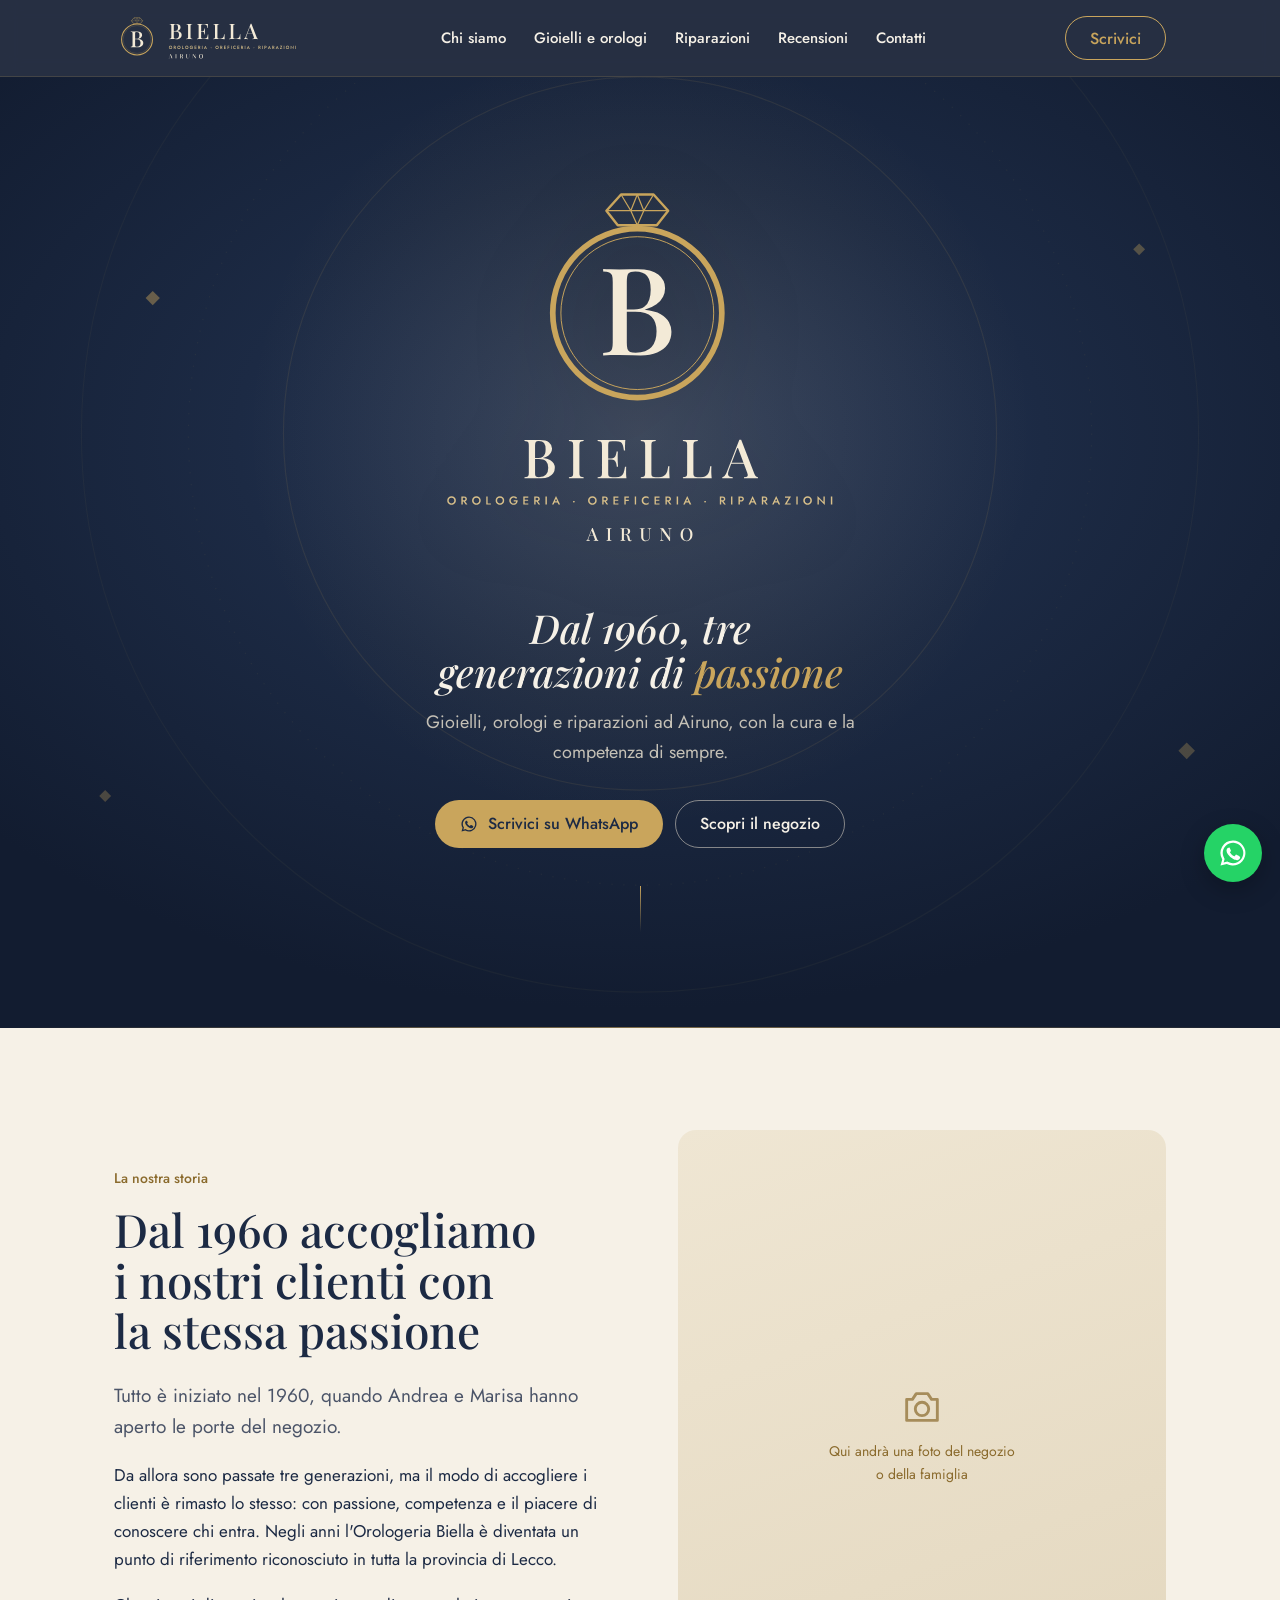
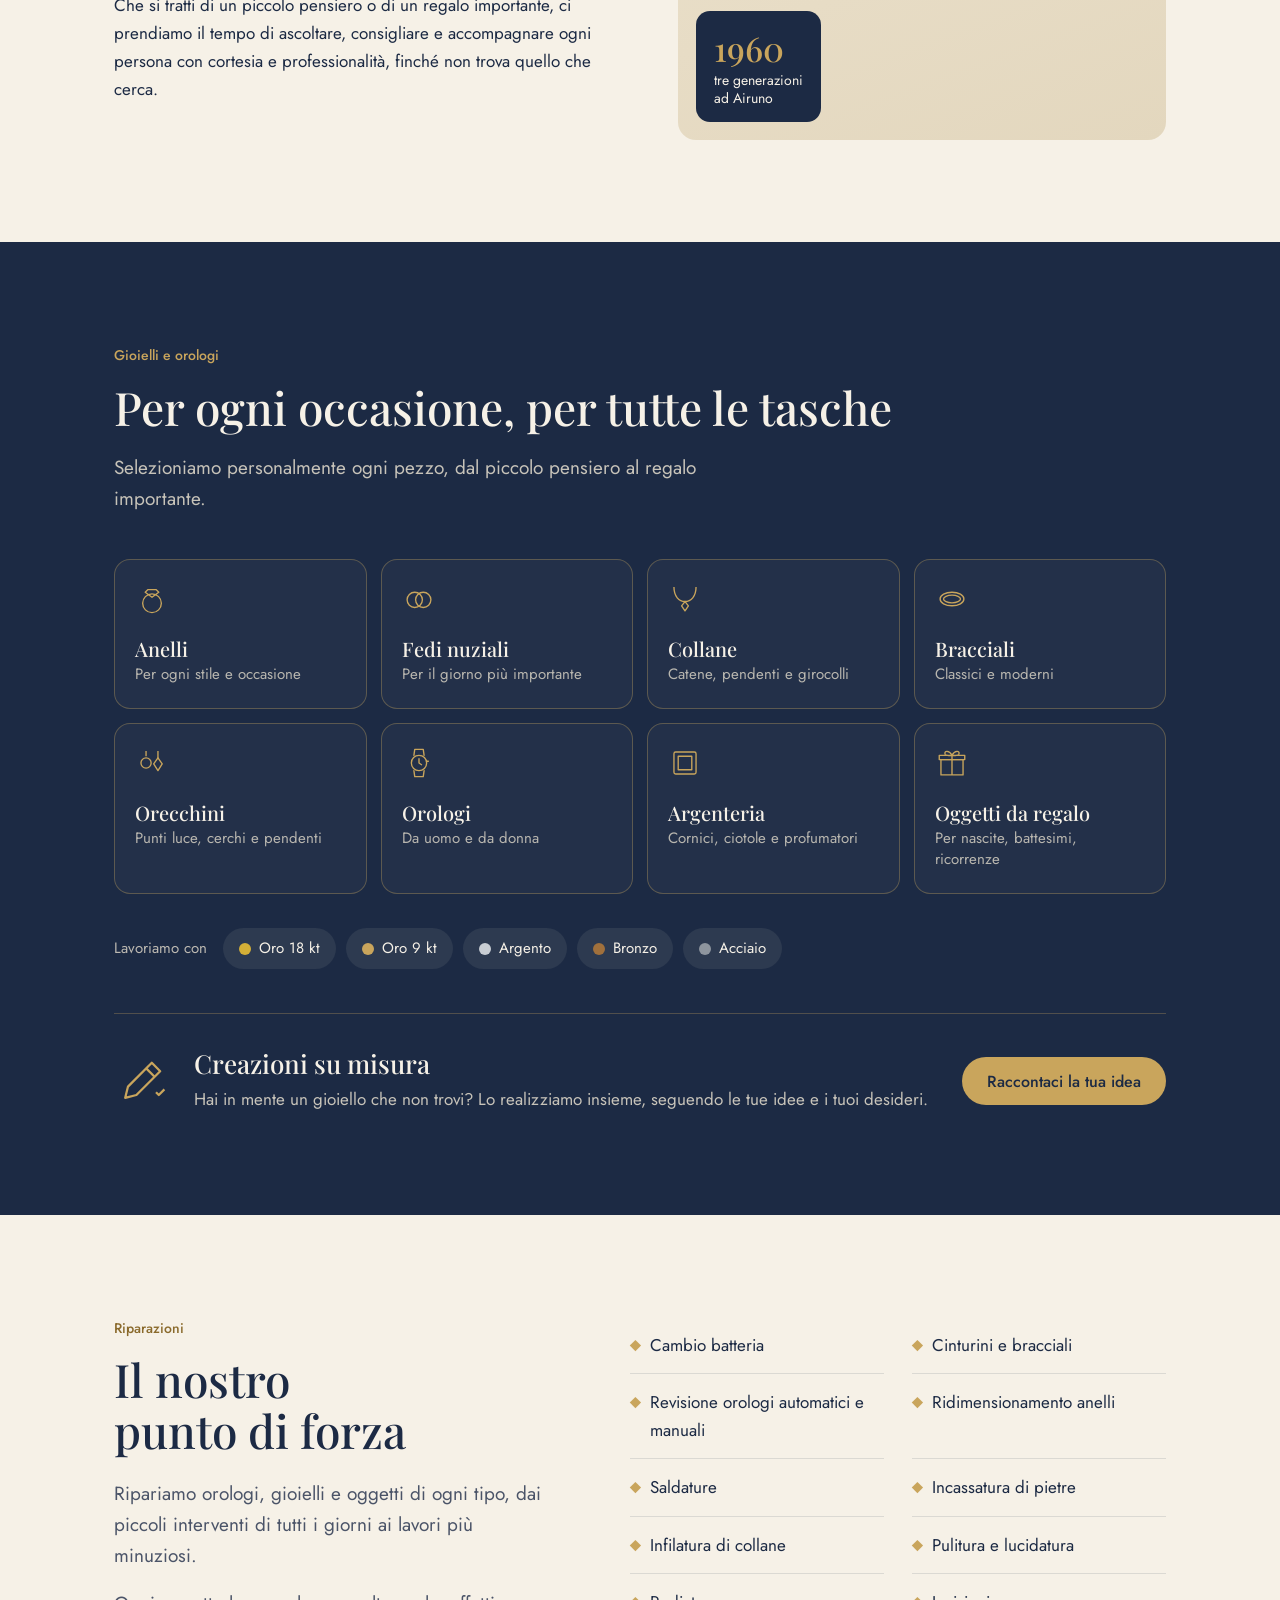
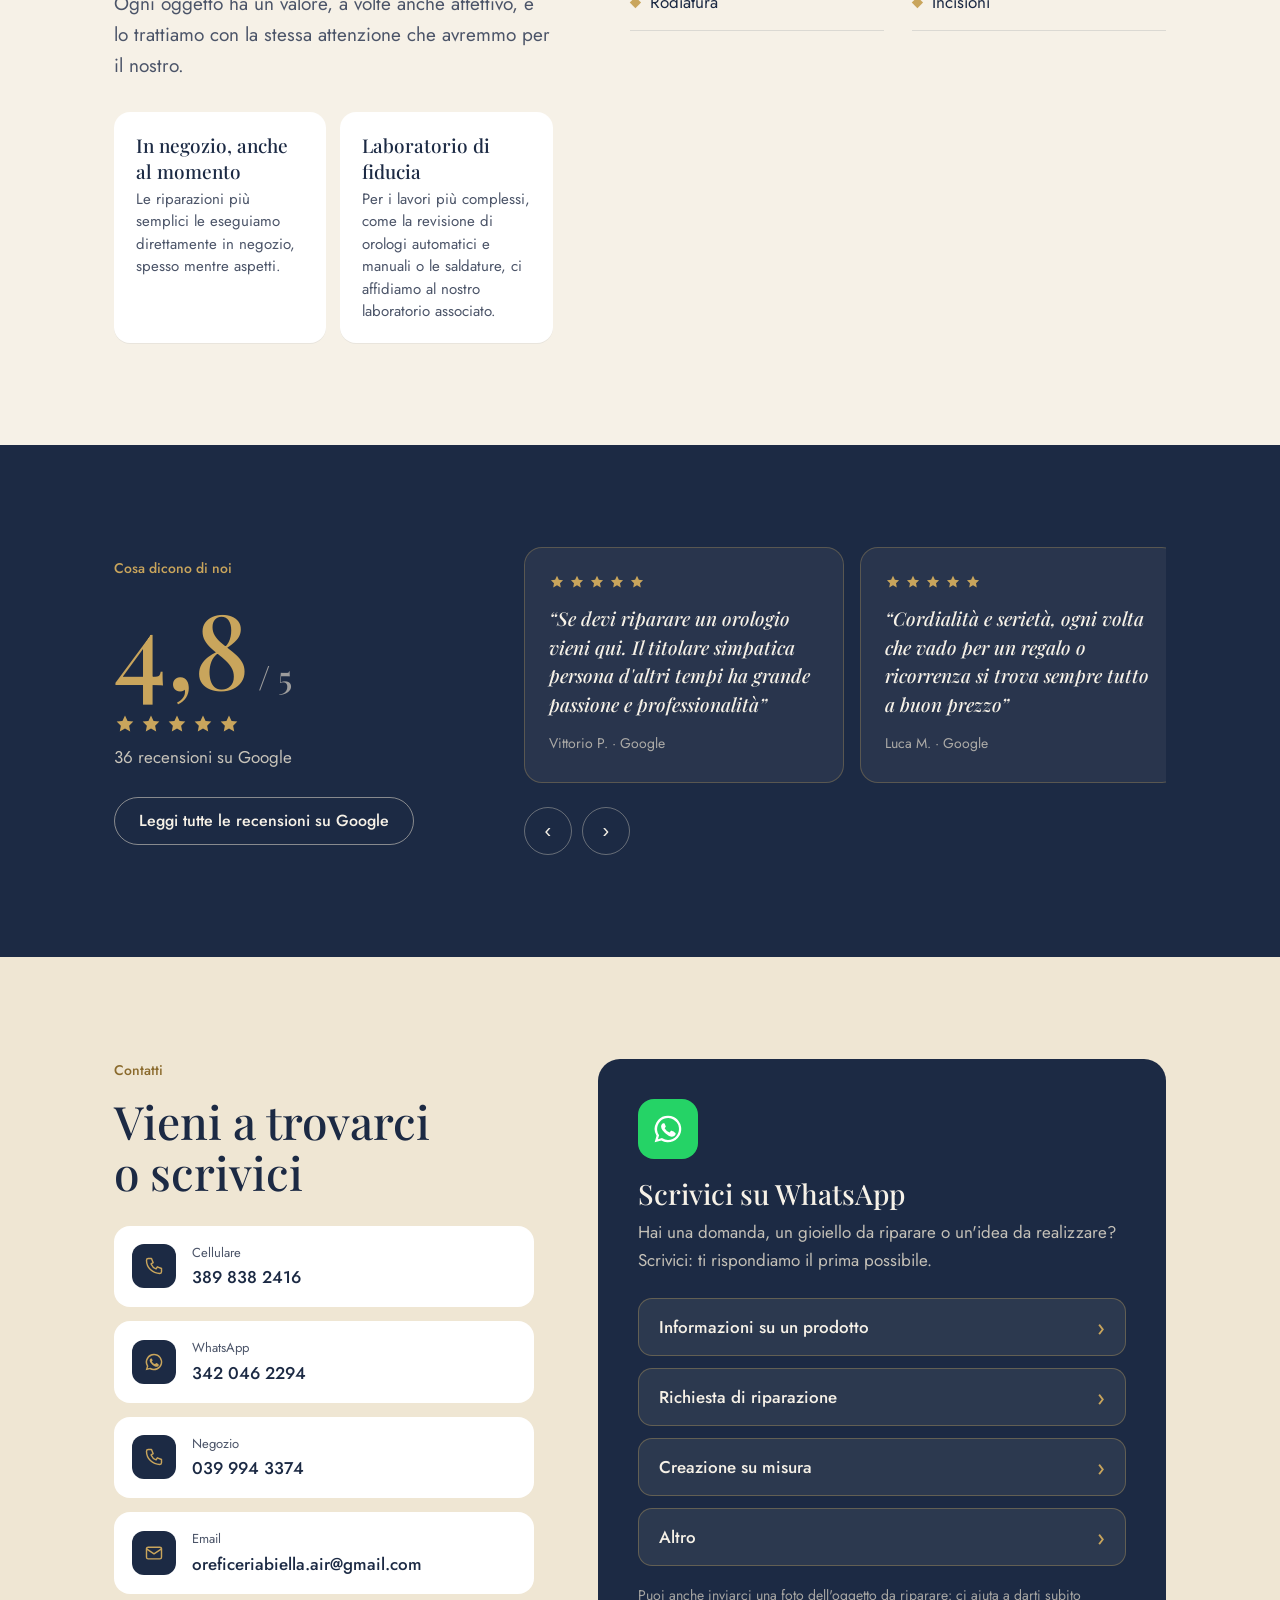
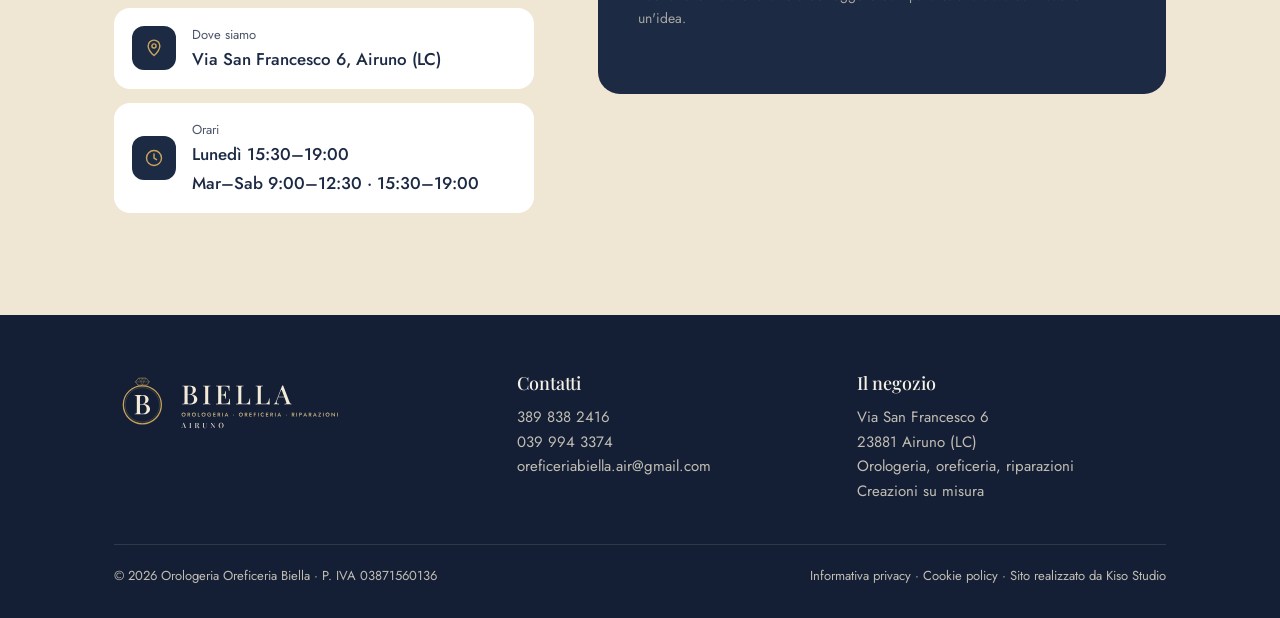
==== commit 69f40612: "Rimuovi le foto e la sezione I nostri marchi Tolte le due foto delle riparazioni e le due dei marchi" ====
--- a/index.html
+++ b/index.html
@@ -130,26 +130,6 @@
 .custom p{color:rgba(243,234,215,.8)}
 @media (max-width:760px){.custom{grid-template-columns:1fr}}
 
-/* marchi */
-.brands{display:grid;grid-template-columns:repeat(2,minmax(0,1fr));gap:20px}
-.brand-card{background:#fff;border-radius:18px;overflow:hidden;box-shadow:0 1px 0 rgba(28,42,68,.06);display:flex;flex-direction:column}
-.brand-card img{display:block;width:100%;height:auto;aspect-ratio:4/3;object-fit:cover;background:var(--cream2)}
-.brand-card img.top{object-position:50% 0}
-.bc-body{padding:22px 24px 24px}
-.bc-body h3{font-size:26px;margin-bottom:6px}
-.bc-body p{color:var(--soft);font-size:16px;line-height:1.5}
-.bc-body a{display:inline-flex;gap:8px;align-items:center;margin-top:14px;font-weight:500;color:var(--goldD);text-decoration:none;min-height:44px}
-.bc-body a:hover{color:var(--navy)}
-.bc-body a span{font-size:20px;line-height:1}
-@media (max-width:600px){
-  .brands{grid-template-columns:1fr;gap:14px}
-  .brand-card img{aspect-ratio:16/10}
-  .bc-body{padding:14px 16px 10px}
-  .bc-body h3{font-size:21px;margin-bottom:2px}
-  .bc-body p{font-size:14px}
-  .bc-body a{margin-top:4px;font-size:15px}
-}
-
 /* riparazioni */
 .rep{display:grid;grid-template-columns:minmax(0,.9fr) minmax(0,1.1fr);gap:clamp(32px,6vw,80px);align-items:start}
 .rep h2{margin-bottom:22px}
@@ -161,10 +141,7 @@
 .how{background:#fff;border-radius:16px;padding:20px 22px;box-shadow:0 1px 0 rgba(28,42,68,.06)}
 .how b{display:block;font:500 19px 'Playfair Display',serif;margin-bottom:4px}
 .how p{font-size:15px;color:var(--soft);line-height:1.5}
-.repgal{display:grid;grid-template-columns:repeat(2,minmax(0,1fr));gap:16px;margin-top:clamp(40px,6vw,64px)}
-.repgal img{display:block;width:100%;height:auto;aspect-ratio:4/3;object-fit:cover;border-radius:18px;background:var(--cream2)}
 @media (max-width:760px){.rep,.howto{grid-template-columns:1fr}}
-@media (max-width:600px){.repgal{grid-template-columns:1fr}}
 @media (max-width:600px){
   .svc{gap:0 16px}
   .svc li{gap:9px;padding:9px 0;font-size:15px;line-height:1.35}
@@ -354,36 +331,6 @@
   </div>
 </section>
 
-<section class="band" id="marchi" style="background:var(--cream2)">
-  <div class="wrap">
-    <div class="head">
-      <div>
-        <div class="kicker">I nostri marchi</div>
-        <h2>Marchi che trovi in negozio</h2>
-      </div>
-      <p class="lead">Accanto alle nostre proposte, alcuni marchi scelti per qualità e stile. Vieni a vedere le collezioni o chiedici una disponibilità.</p>
-    </div>
-    <div class="brands">
-      <article class="brand-card">
-        <img src="img/brand-vagary.jpg" width="1169" height="666" loading="lazy" decoding="async" alt="Orologio automatico con quadrante blu e smartwatch color oro rosa Vagary">
-        <div class="bc-body">
-          <h3>Vagary</h3>
-          <p>Orologi e smartwatch dal design moderno, per uomo e donna.</p>
-          <a href="https://wa.me/393420462294?text=Buongiorno%2C%20vorrei%20informazioni%20sugli%20orologi%20Vagary">Chiedi informazioni<span>›</span></a>
-        </div>
-      </article>
-      <article class="brand-card">
-        <img class="top" src="img/brand-boccadamo.jpg" width="1146" height="1210" loading="lazy" decoding="async" alt="Modella con orecchini, collana e bracciale Boccadamo dorati con pietre verdi">
-        <div class="bc-body">
-          <h3>Boccadamo</h3>
-          <p>Gioielli italiani: collane, bracciali e orecchini dal carattere unico.</p>
-          <a href="https://wa.me/393420462294?text=Buongiorno%2C%20vorrei%20informazioni%20sui%20gioielli%20Boccadamo">Chiedi informazioni<span>›</span></a>
-        </div>
-      </article>
-    </div>
-  </div>
-</section>
-
 <section class="band" id="riparazioni">
   <div class="wrap rep">
     <div>
@@ -397,10 +344,6 @@
       </div>
     </div>
     <ul class="svc" id="svc"></ul>
-  </div>
-  <div class="wrap repgal">
-    <img src="img/riparazioni-1.jpg" width="999" height="724" loading="lazy" decoding="async" alt="Mani di un orafo al banco che lavorano un gioiello con una pinza">
-    <img src="img/riparazioni-2.jpg" width="999" height="784" loading="lazy" decoding="async" alt="Orafo al banco da lavoro che rifinisce un anello con un utensile">
   </div>
 </section>
 
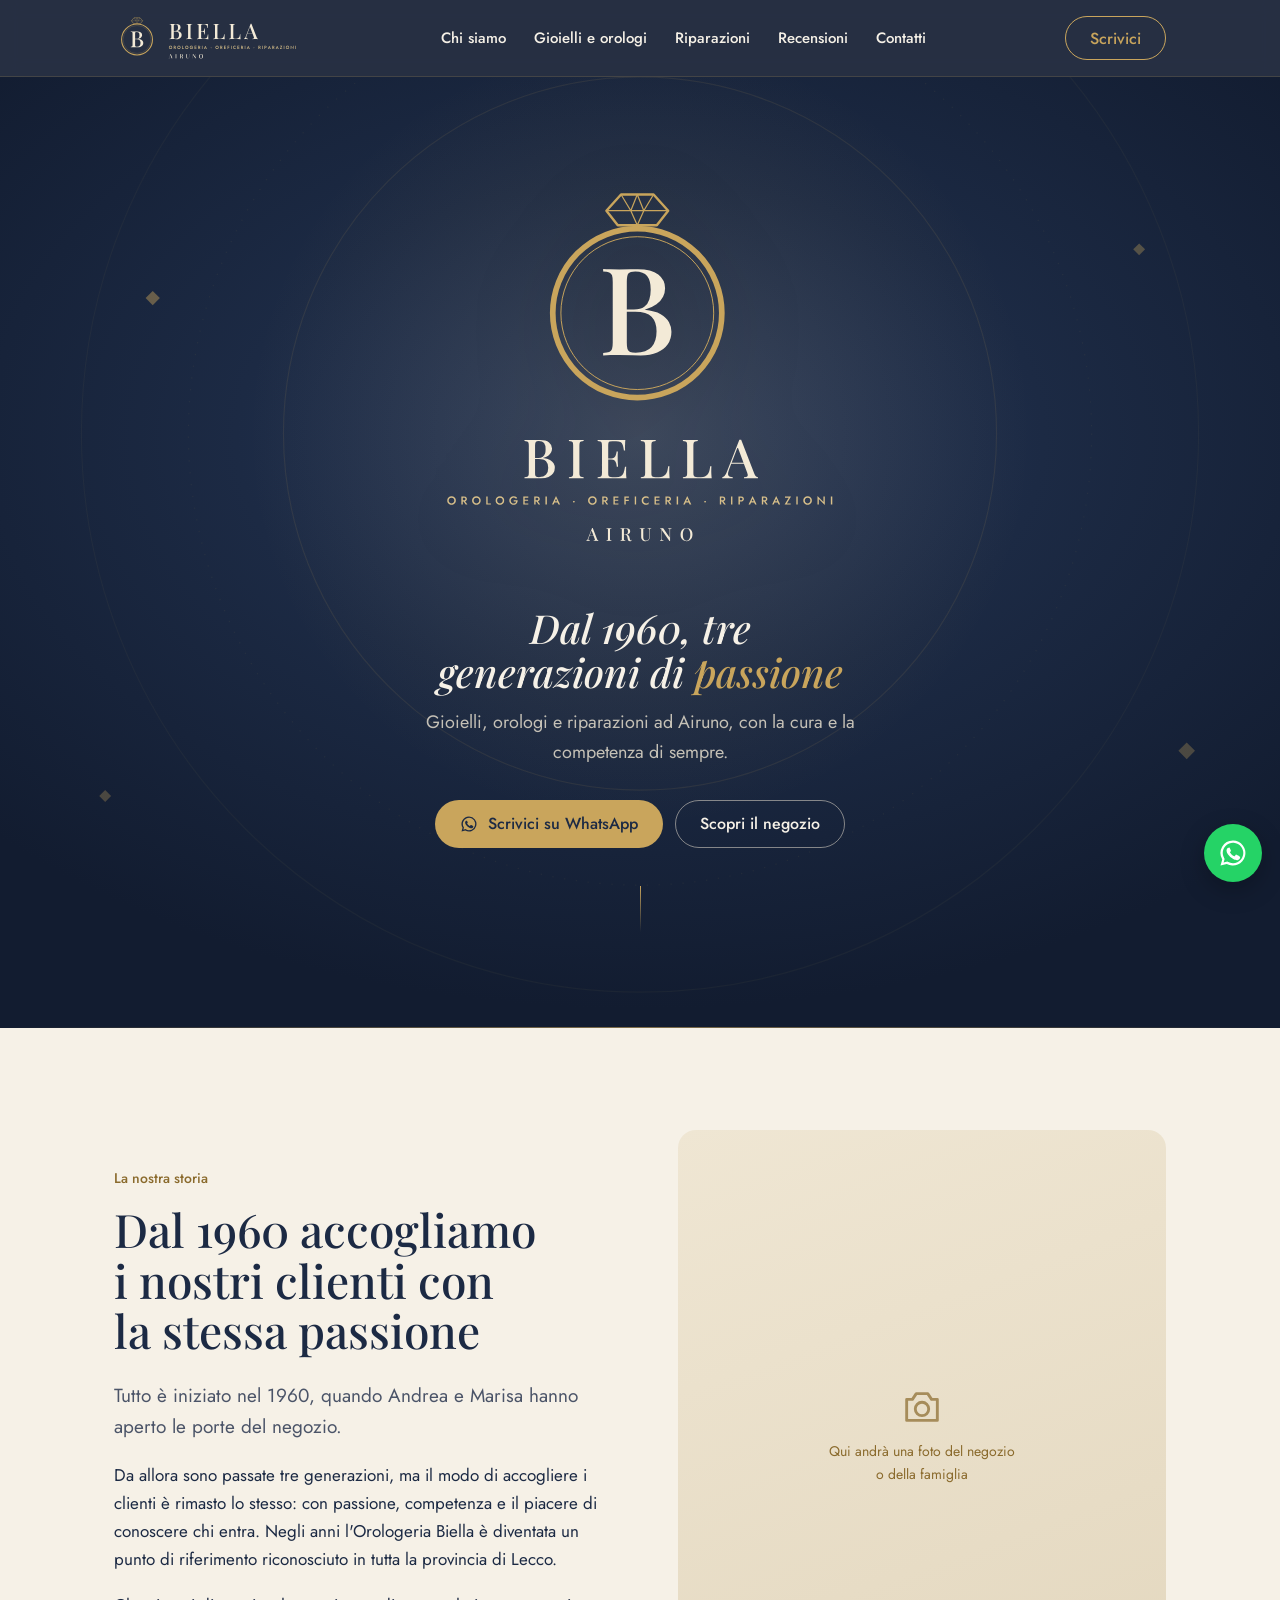
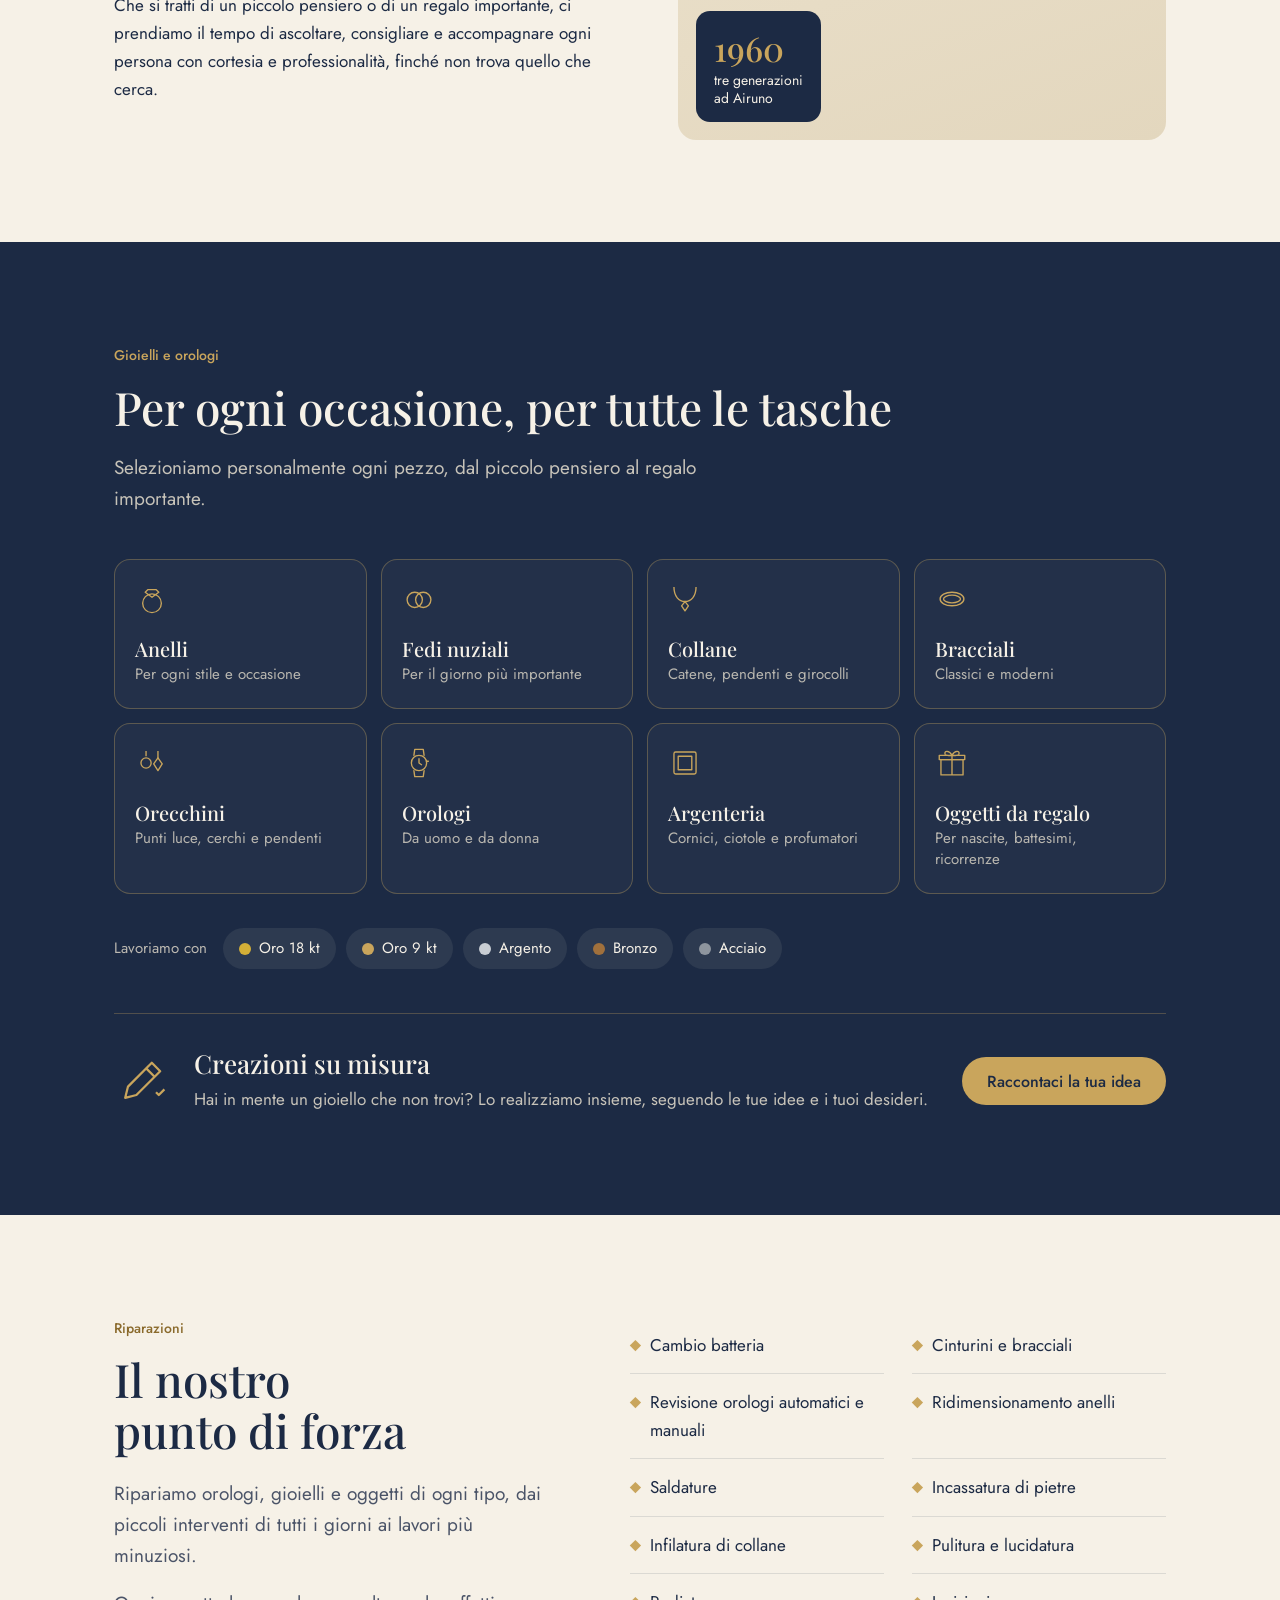
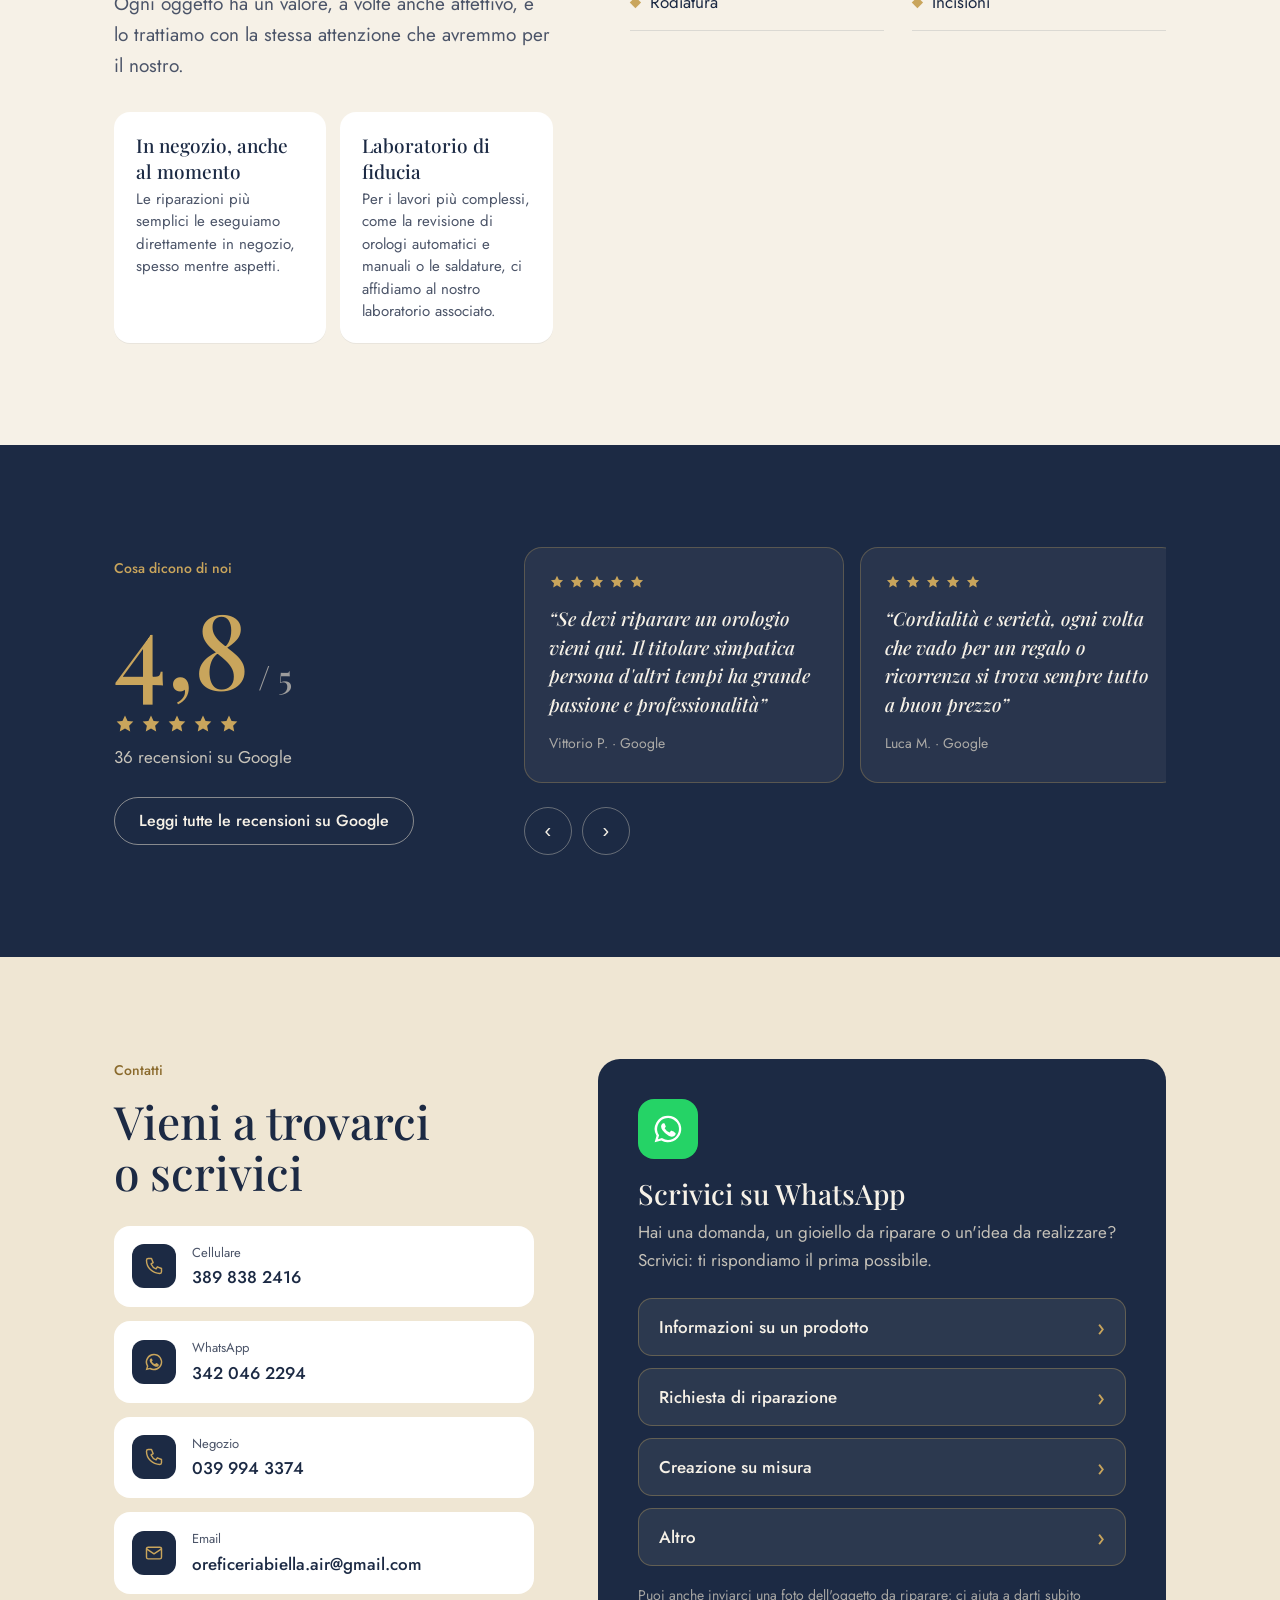
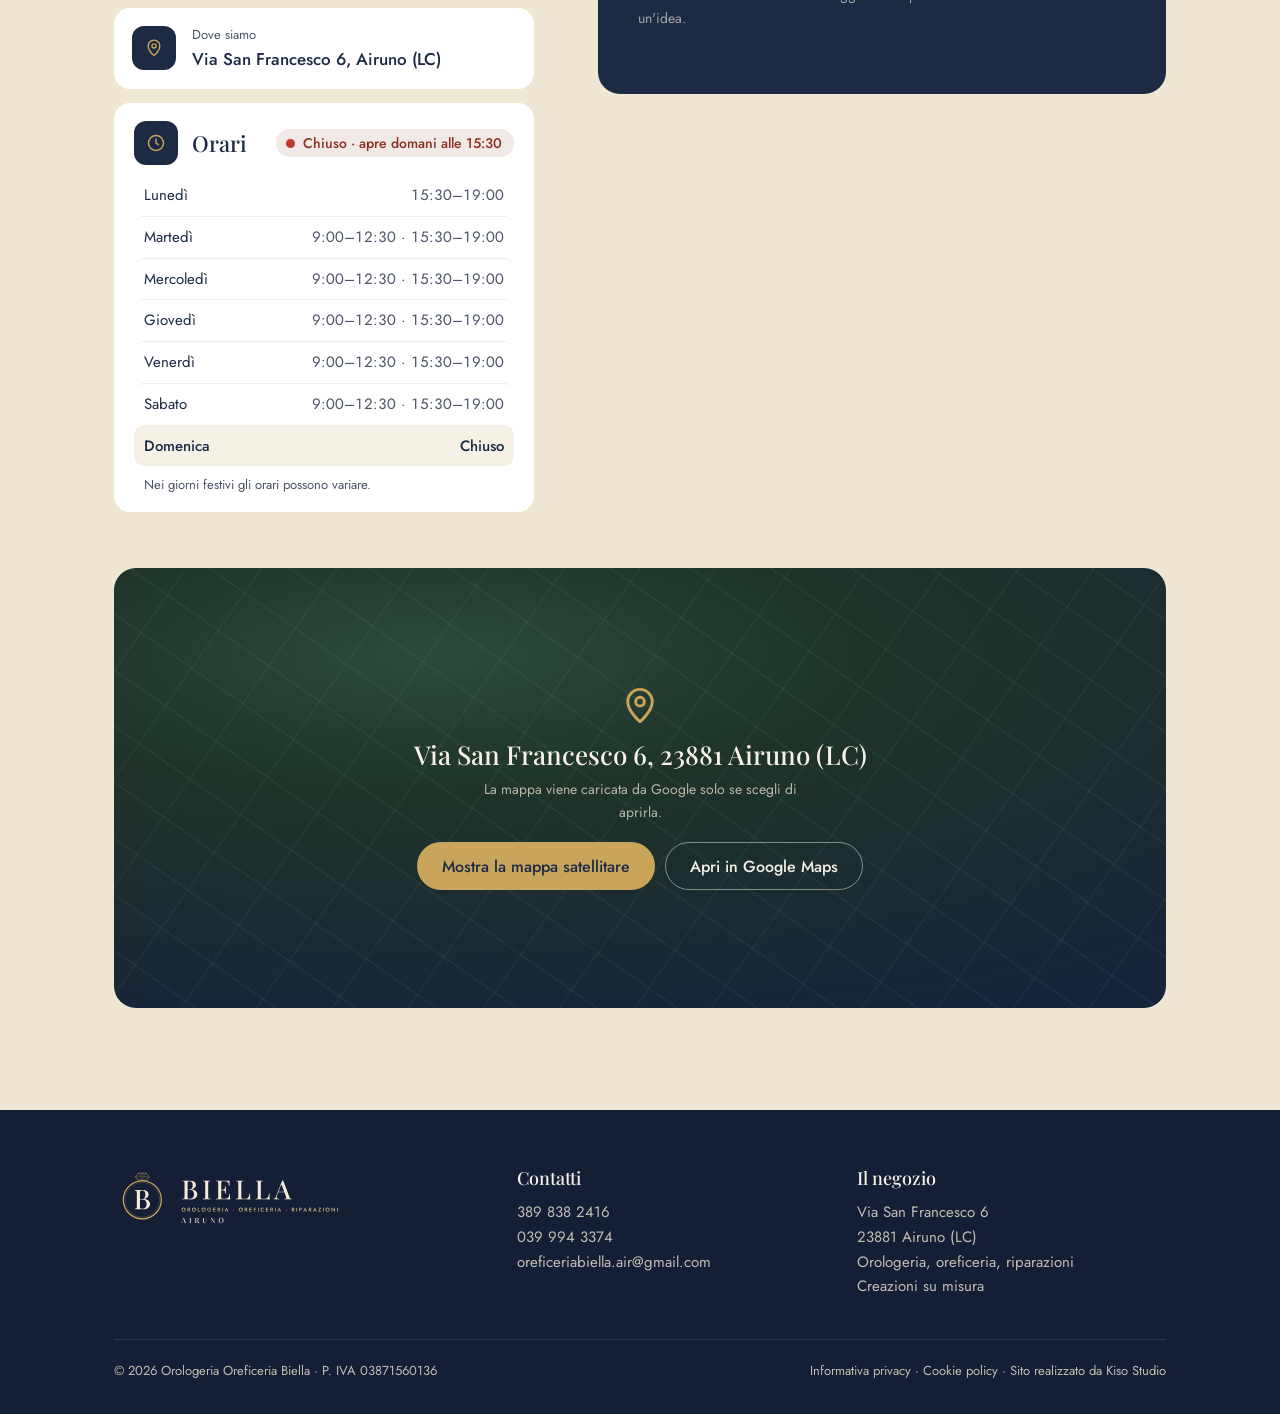
==== commit a2a347b0: "Contatti: layout compatto su telefono, orari con indicatore live e mappa satellitare La mappa di Goo" ====
--- a/index.html
+++ b/index.html
@@ -187,6 +187,70 @@
 .wacard .note{font-size:14px;color:rgba(243,234,215,.65);margin-top:18px}
 @media (max-width:760px){.contact{grid-template-columns:1fr}}
 
+/* orari */
+.hours{background:#fff;border-radius:16px;padding:18px 20px 16px;margin-top:14px}
+.hours-head{display:flex;align-items:center;gap:14px;flex-wrap:wrap;margin-bottom:10px}
+.hours-head .ic{width:44px;height:44px;border-radius:12px;background:var(--navy);color:var(--gold);display:grid;place-items:center;flex:none}
+.hours-head .ic svg{width:20px;height:20px}
+.hours-head h3{font-size:22px;margin-right:auto}
+.status{display:inline-flex;align-items:center;gap:8px;border-radius:999px;padding:6px 12px 6px 10px;font-size:14px;font-weight:500;line-height:1.2;background:#F1E9E6;color:#8C2F1F}
+.status i{width:9px;height:9px;border-radius:50%;background:#C0392B;flex:none}
+.status.open{background:#E5F2E7;color:#1E6B34}
+.status.open i{background:#2E9E4F;box-shadow:0 0 0 0 rgba(46,158,79,.5);animation:pulse 2s infinite}
+.status.soon{background:#FBF1DD;color:#7A5410}
+.status.soon i{background:#D99A1E}
+@keyframes pulse{70%{box-shadow:0 0 0 7px rgba(46,158,79,0)}100%{box-shadow:0 0 0 0 rgba(46,158,79,0)}}
+.days{list-style:none;margin:0;padding:0}
+.days li{display:flex;justify-content:space-between;gap:12px;padding:8px 10px;border-radius:10px;font-size:15px}
+.days li+li{border-top:1px solid rgba(28,42,68,.08)}
+.days li span:last-child{text-align:right;color:var(--soft);font-variant-numeric:tabular-nums}
+.days li em{font-style:normal}
+.days li[data-d="0"] span:last-child{color:#8C2F1F}
+.days li.today{background:var(--cream);border-top-color:transparent;font-weight:500}
+.days li.today+li{border-top-color:transparent}
+.days li.today span:last-child{color:var(--ink)}
+.hours-note{font-size:13px;color:var(--soft);margin-top:8px;padding:0 10px}
+
+/* mappa */
+.map{margin-top:clamp(32px,5vw,56px);border-radius:22px;overflow:hidden;height:clamp(300px,42vw,440px);background:radial-gradient(120% 90% at 30% 20%,#2C4A3B 0%,#1E3328 35%,#16243A 100%);position:relative}
+.map iframe{display:block;width:100%;height:100%;border:0}
+.map-ph{position:absolute;inset:0;display:flex;flex-direction:column;align-items:center;justify-content:center;text-align:center;gap:8px;padding:24px;color:var(--cream)}
+.map-ph::before{content:"";position:absolute;inset:0;background:repeating-linear-gradient(35deg,rgba(255,255,255,.035) 0 2px,transparent 2px 46px),repeating-linear-gradient(-55deg,rgba(255,255,255,.03) 0 2px,transparent 2px 62px);pointer-events:none}
+.map-ph>*{position:relative}
+.map-ph .pin{width:42px;height:42px;color:var(--gold);margin-bottom:4px}
+.map-ph strong{font:500 clamp(20px,2.6vw,26px)/1.2 'Playfair Display',serif}
+.map-ph p{font-size:14px;color:rgba(243,234,215,.72);max-width:40ch}
+.map-btns{display:flex;flex-wrap:wrap;justify-content:center;gap:10px;margin-top:10px}
+
+@media (max-width:600px){
+  .info{grid-template-columns:repeat(2,minmax(0,1fr));gap:10px;margin-top:20px}
+  .info .row{flex-direction:column;align-items:flex-start;gap:8px;padding:12px 14px;min-height:0;border-radius:14px}
+  .info .row:nth-child(n+3){grid-column:1/-1;flex-direction:row;align-items:center;gap:12px}
+  .row .ic{width:36px;height:36px;border-radius:10px}
+  .row .ic svg{width:18px;height:18px}
+  .row small{font-size:12px}
+  .row strong{font-size:15px}
+  .row.email strong{word-break:break-all}
+  .hours{padding:14px 12px 12px;margin-top:10px;border-radius:14px}
+  .hours-head{gap:10px;margin-bottom:6px}
+  .hours-head .ic{width:36px;height:36px;border-radius:10px}
+  .hours-head h3{font-size:19px}
+  .status{font-size:13px;padding:5px 10px 5px 9px}
+  .days li{padding:6px 8px;font-size:14px}
+  .hours-note{font-size:12px;padding:0 8px}
+  .wacard{border-radius:18px;padding:20px 16px}
+  .wacard .ic{width:44px;height:44px;border-radius:12px;margin-bottom:12px}
+  .wacard .ic svg{width:24px;height:24px}
+  .wacard h3{font-size:22px;margin-bottom:6px}
+  .wacard>p{font-size:15px;margin-bottom:14px}
+  .quick{grid-template-columns:repeat(2,minmax(0,1fr));gap:8px}
+  .quick a{min-height:52px;padding:10px 12px;font-size:14px;line-height:1.25;border-radius:12px}
+  .quick a span{font-size:18px}
+  .wacard .note{font-size:13px;margin-top:12px}
+  .map{height:300px;border-radius:18px}
+  .map-btns .btn{width:100%}
+}
+
 /* footer */
 footer{background:#141F35;color:rgba(243,234,215,.78);padding:56px 0 32px;font-size:15px}
 .foot{display:grid;grid-template-columns:minmax(0,1.2fr) repeat(2,minmax(0,1fr));gap:32px}
@@ -374,7 +438,23 @@
         <a class="row" href="tel:+390399943374"><span class="ic"><svg><use href="#i-phone"/></svg></span><span><small>Negozio</small><strong>039 994 3374</strong></span></a>
         <a class="row email" href="mailto:oreficeriabiella.air@gmail.com"><span class="ic"><svg><use href="#i-mail"/></svg></span><span><small>Email</small><strong>oreficeriabiella.air@gmail.com</strong></span></a>
         <a class="row" href="https://www.google.com/maps/search/?api=1&amp;query=Orologeria+Oreficeria+Biella+Via+San+Francesco+6+Airuno"><span class="ic"><svg><use href="#i-pin"/></svg></span><span><small>Dove siamo</small><strong>Via San Francesco 6, Airuno (LC)</strong></span></a>
-        <div class="row"><span class="ic"><svg><use href="#i-clock"/></svg></span><span><small>Orari</small><strong>Lunedì 15:30–19:00</strong><br><strong>Mar–Sab 9:00–12:30 · 15:30–19:00</strong></span></div>
+      </div>
+      <div class="hours" id="orari">
+        <div class="hours-head">
+          <span class="ic"><svg><use href="#i-clock"/></svg></span>
+          <h3>Orari</h3>
+          <span class="status" id="status" hidden><i></i><span></span></span>
+        </div>
+        <ul class="days" id="days">
+          <li data-d="1"><span>Lunedì</span><span>15:30–19:00</span></li>
+          <li data-d="2"><span>Martedì</span><span>9:00–12:30 · 15:30–19:00</span></li>
+          <li data-d="3"><span>Mercoledì</span><span>9:00–12:30 · 15:30–19:00</span></li>
+          <li data-d="4"><span>Giovedì</span><span>9:00–12:30 · 15:30–19:00</span></li>
+          <li data-d="5"><span>Venerdì</span><span>9:00–12:30 · 15:30–19:00</span></li>
+          <li data-d="6"><span>Sabato</span><span>9:00–12:30 · 15:30–19:00</span></li>
+          <li data-d="0"><span>Domenica</span><span><em>Chiuso</em></span></li>
+        </ul>
+        <p class="hours-note">Nei giorni festivi gli orari possono variare.</p>
       </div>
     </div>
 
@@ -389,6 +469,20 @@
         <a href="https://wa.me/393420462294">Altro<span>›</span></a>
       </div>
       <p class="note">Puoi anche inviarci una foto dell'oggetto da riparare: ci aiuta a darti subito un'idea.</p>
+    </div>
+  </div>
+
+  <div class="wrap">
+    <div class="map" id="mappa">
+      <div class="map-ph">
+        <svg class="pin"><use href="#i-pin"/></svg>
+        <strong>Via San Francesco 6, 23881 Airuno (LC)</strong>
+        <p>La mappa viene caricata da Google solo se scegli di aprirla.</p>
+        <div class="map-btns">
+          <button type="button" class="btn btn-gold" id="mapLoad">Mostra la mappa satellitare</button>
+          <a class="btn btn-line" href="https://www.google.com/maps/search/?api=1&amp;query=Orologeria+Oreficeria+Biella+Via+San+Francesco+6+Airuno" target="_blank" rel="noopener">Apri in Google Maps</a>
+        </div>
+      </div>
     </div>
   </div>
 </section>
@@ -453,6 +547,49 @@
   document.getElementById('next').addEventListener('click', () => step(1));
   track.addEventListener('keydown', e => { if (e.key === 'ArrowRight') step(1); if (e.key === 'ArrowLeft') step(-1); });
 
+  // orari e indicatore aperto/chiuso (ora italiana)
+  const HOURS = { 0: [], 1: [[930, 1140]], 2: [[540, 750], [930, 1140]], 3: [[540, 750], [930, 1140]], 4: [[540, 750], [930, 1140]], 5: [[540, 750], [930, 1140]], 6: [[540, 750], [930, 1140]] };
+  const DAYS = ['domenica', 'lunedì', 'martedì', 'mercoledì', 'giovedì', 'venerdì', 'sabato'];
+  const hhmm = m => `${Math.floor(m / 60)}:${String(m % 60).padStart(2, '0')}`;
+  const romeNow = () => {
+    const p = Object.fromEntries(new Intl.DateTimeFormat('en-GB', { timeZone: 'Europe/Rome', weekday: 'short', hour: '2-digit', minute: '2-digit', hourCycle: 'h23' }).formatToParts(new Date()).map(x => [x.type, x.value]));
+    return { d: ['Sun', 'Mon', 'Tue', 'Wed', 'Thu', 'Fri', 'Sat'].indexOf(p.weekday), m: +p.hour * 60 + +p.minute };
+  };
+  const status = document.getElementById('status');
+  const renderStatus = () => {
+    const { d, m } = romeNow();
+    document.querySelectorAll('#days li').forEach(li => li.classList.toggle('today', +li.dataset.d === d));
+    const slot = HOURS[d].find(([a, b]) => m >= a && m < b);
+    let cls, txt;
+    if (slot) {
+      const closing = slot[1] - m <= 30;
+      cls = closing ? 'soon' : 'open';
+      txt = closing ? `Chiude presto · alle ${hhmm(slot[1])}` : `Aperto ora · chiude alle ${hhmm(slot[1])}`;
+    } else {
+      cls = '';
+      const later = HOURS[d].find(([a]) => a > m);
+      if (later) txt = `Chiuso · apre alle ${hhmm(later[0])}`;
+      else {
+        for (let i = 1; i <= 7; i++) {
+          const nd = (d + i) % 7;
+          if (HOURS[nd].length) { txt = `Chiuso · apre ${i === 1 ? 'domani' : DAYS[nd]} alle ${hhmm(HOURS[nd][0][0])}`; break; }
+        }
+      }
+    }
+    status.className = 'status ' + cls;
+    status.lastElementChild.textContent = txt;
+    status.hidden = false;
+  };
+  renderStatus();
+  setInterval(renderStatus, 30000);
+  document.addEventListener('visibilitychange', () => { if (!document.hidden) renderStatus(); });
+
+  // mappa satellitare: caricata da Google solo su richiesta
+  document.getElementById('mapLoad').addEventListener('click', () => {
+    const map = document.getElementById('mappa');
+    map.innerHTML = '<iframe title="Mappa satellitare: Orologeria Oreficeria Biella, Via San Francesco 6, Airuno" src="https://maps.google.com/maps?q=Via%20San%20Francesco%206%2C%2023881%20Airuno%20LC&amp;t=k&amp;z=18&amp;hl=it&amp;output=embed" loading="lazy" referrerpolicy="no-referrer-when-downgrade" allowfullscreen></iframe>';
+  });
+
   const nav = document.getElementById('nav'), mb = document.getElementById('menuBtn');
   mb.addEventListener('click', () => { const o = nav.classList.toggle('open'); mb.setAttribute('aria-expanded', o); });
   nav.addEventListener('click', e => { if (e.target.closest('a')) { nav.classList.remove('open'); mb.setAttribute('aria-expanded', false); } });
